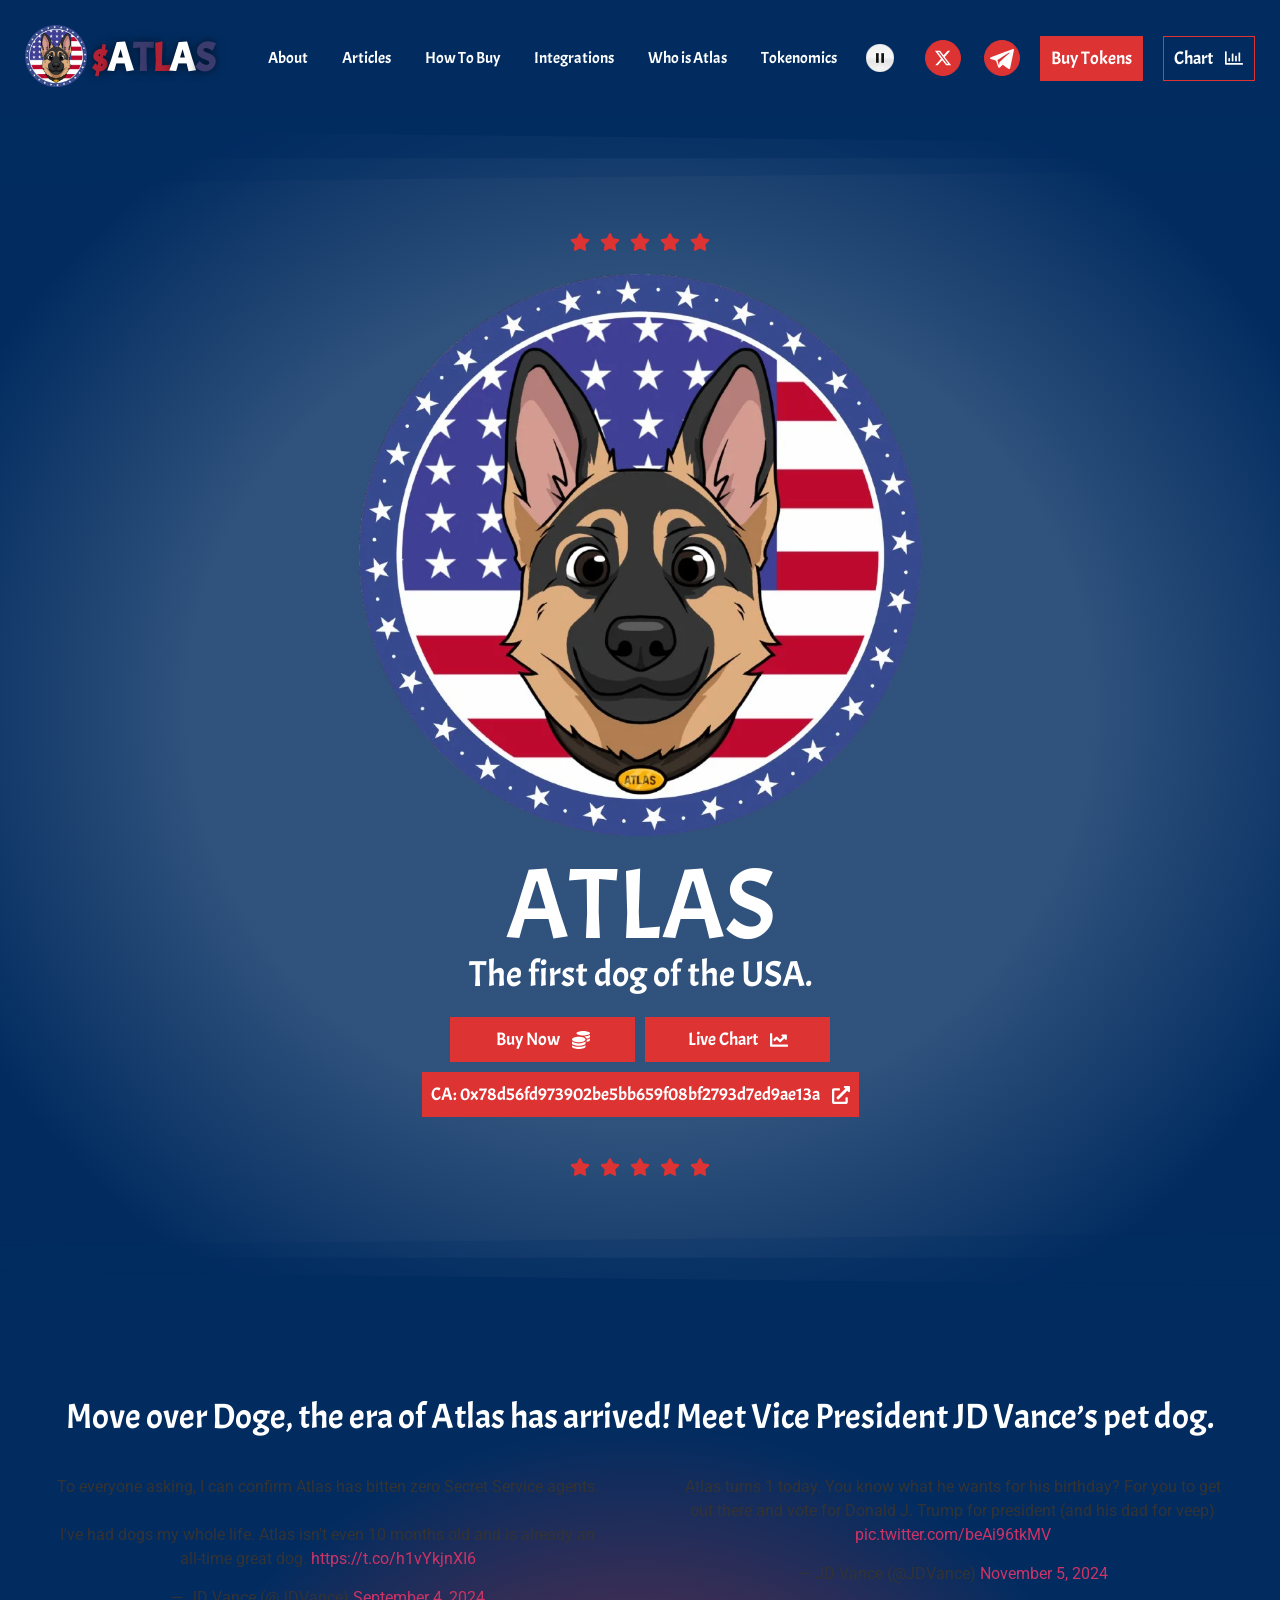
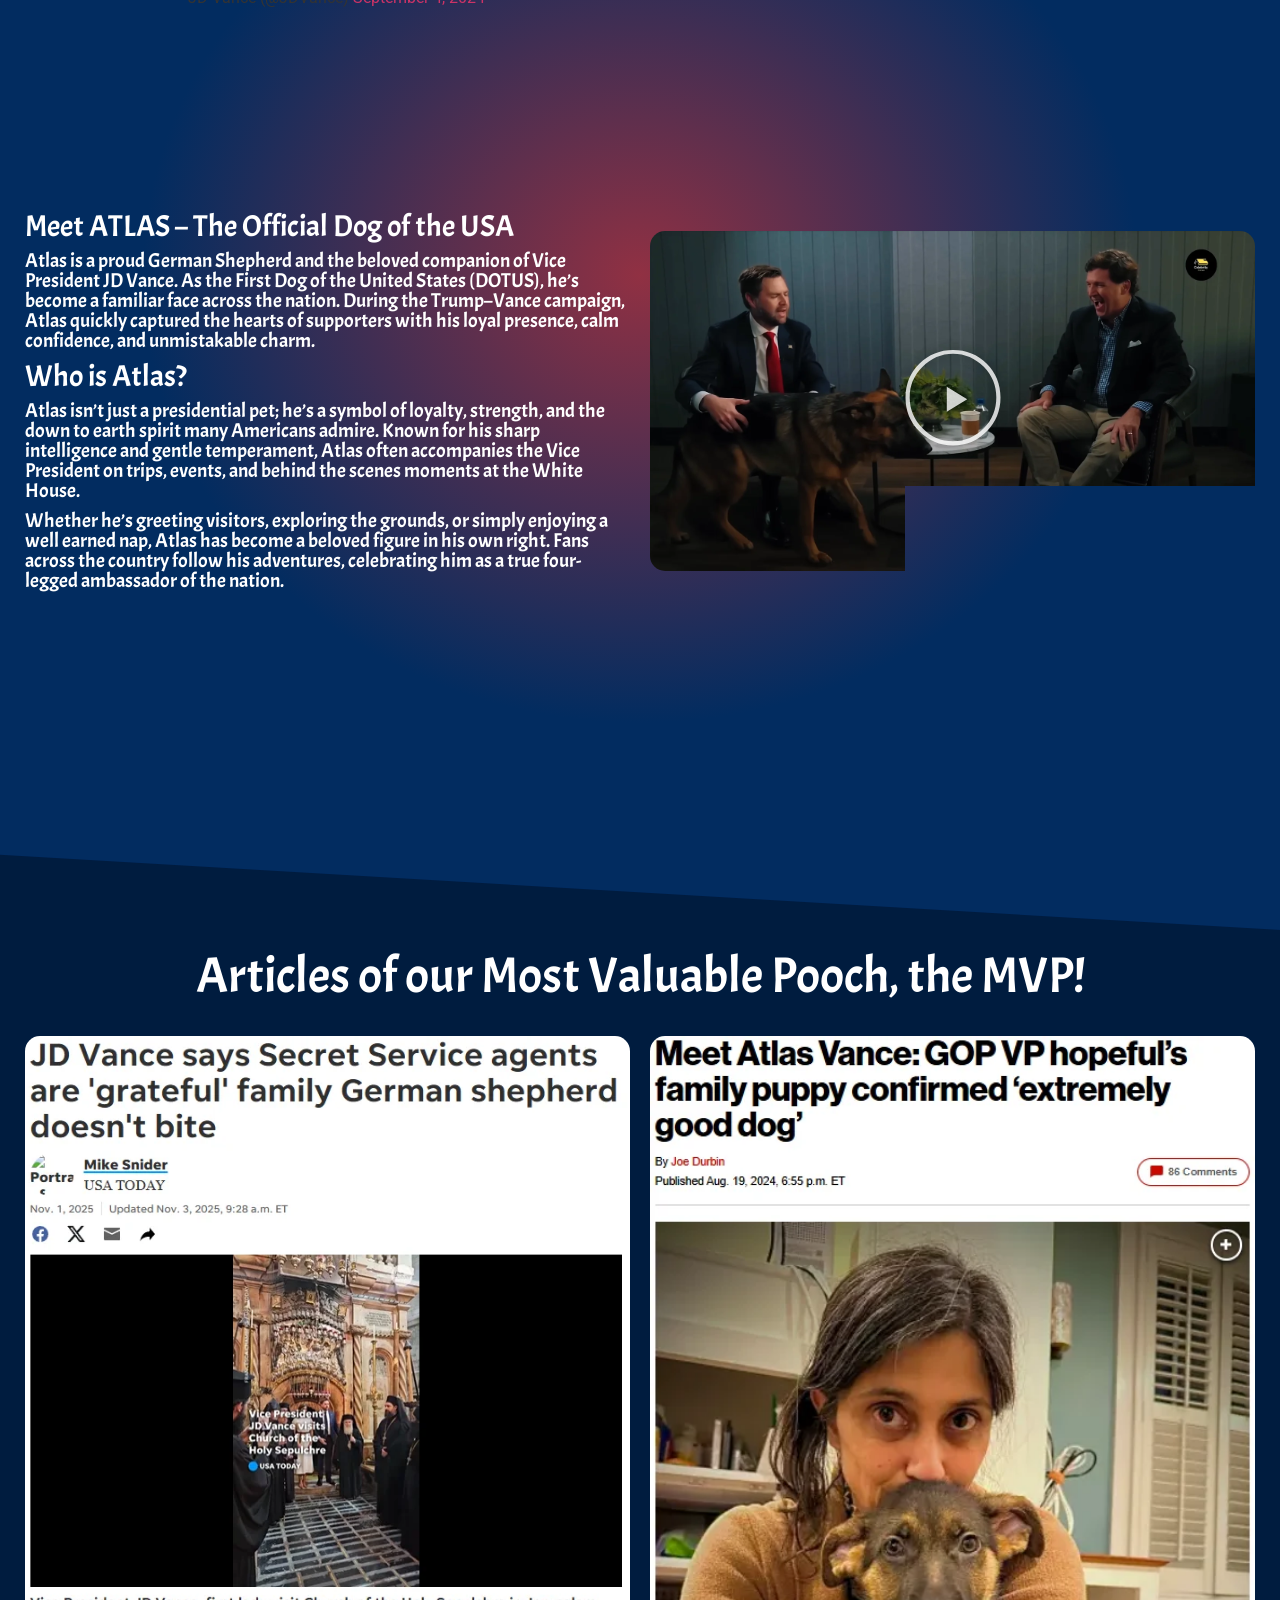
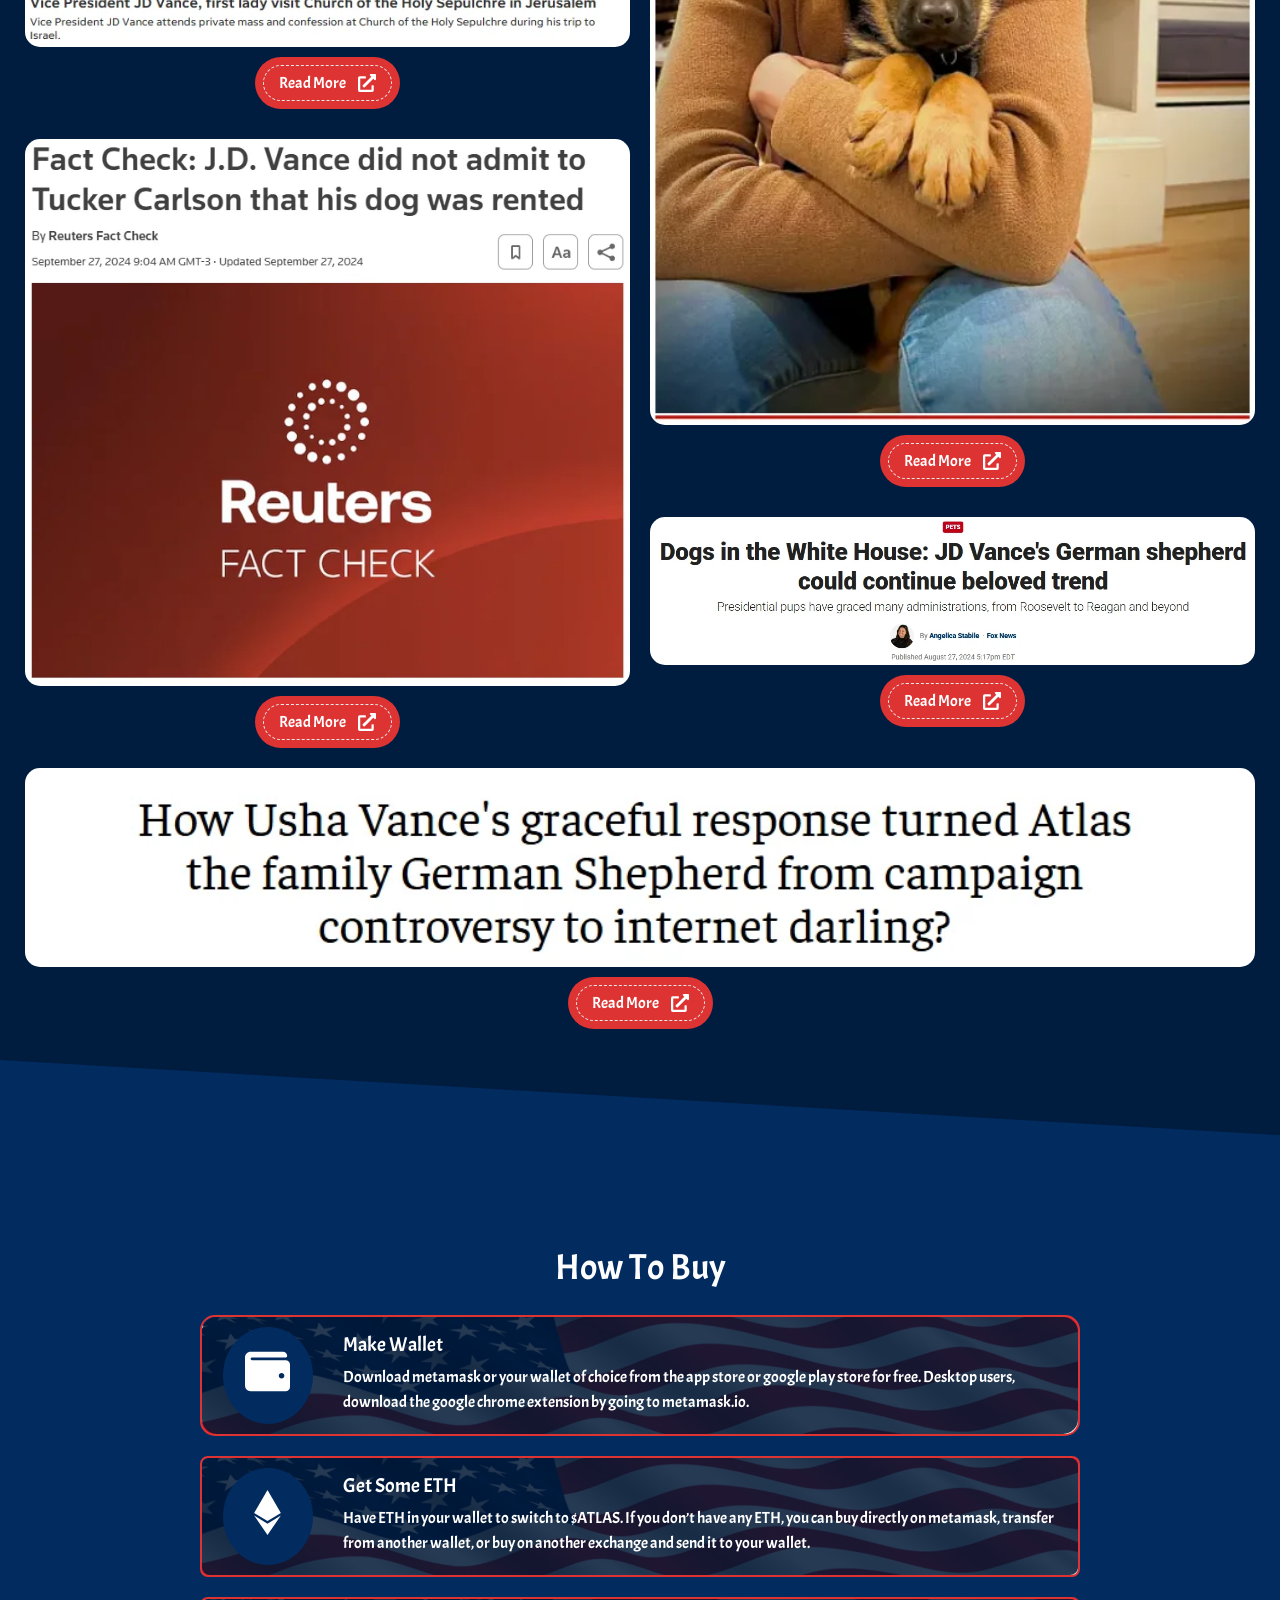
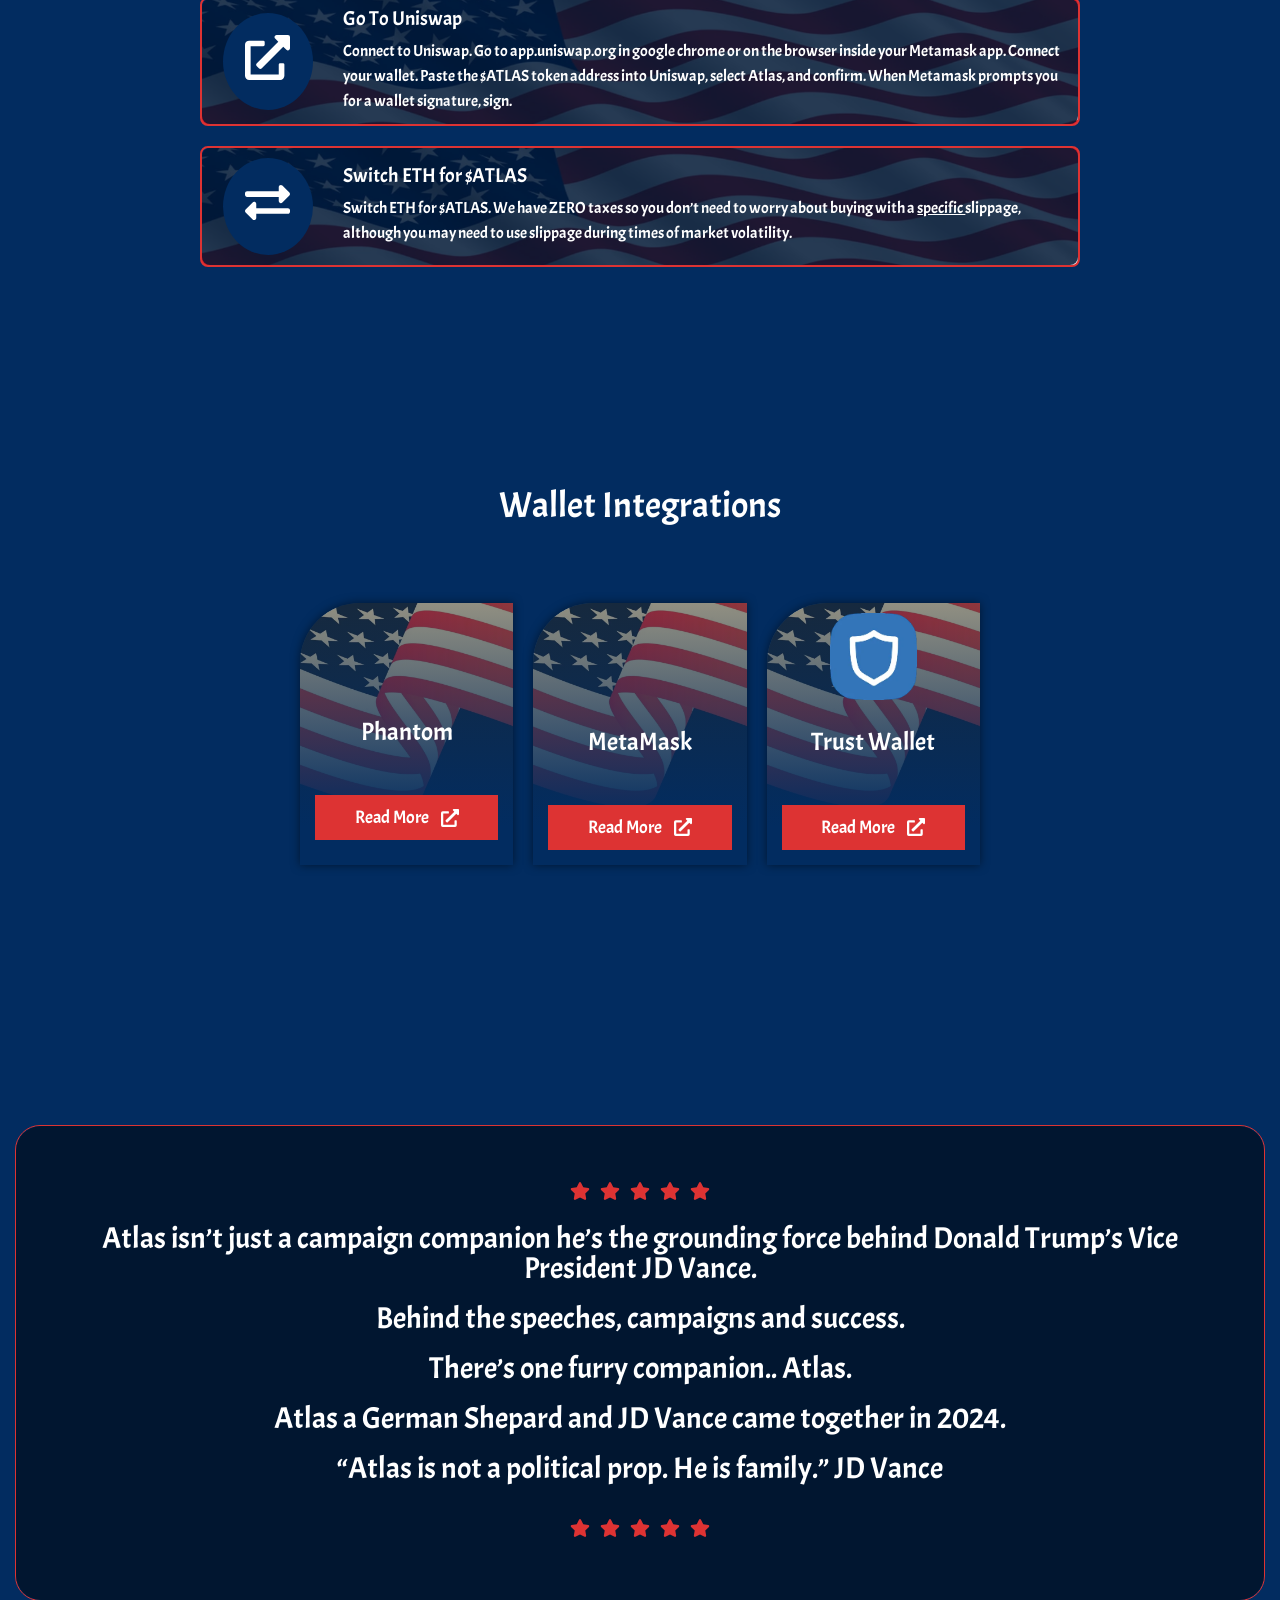
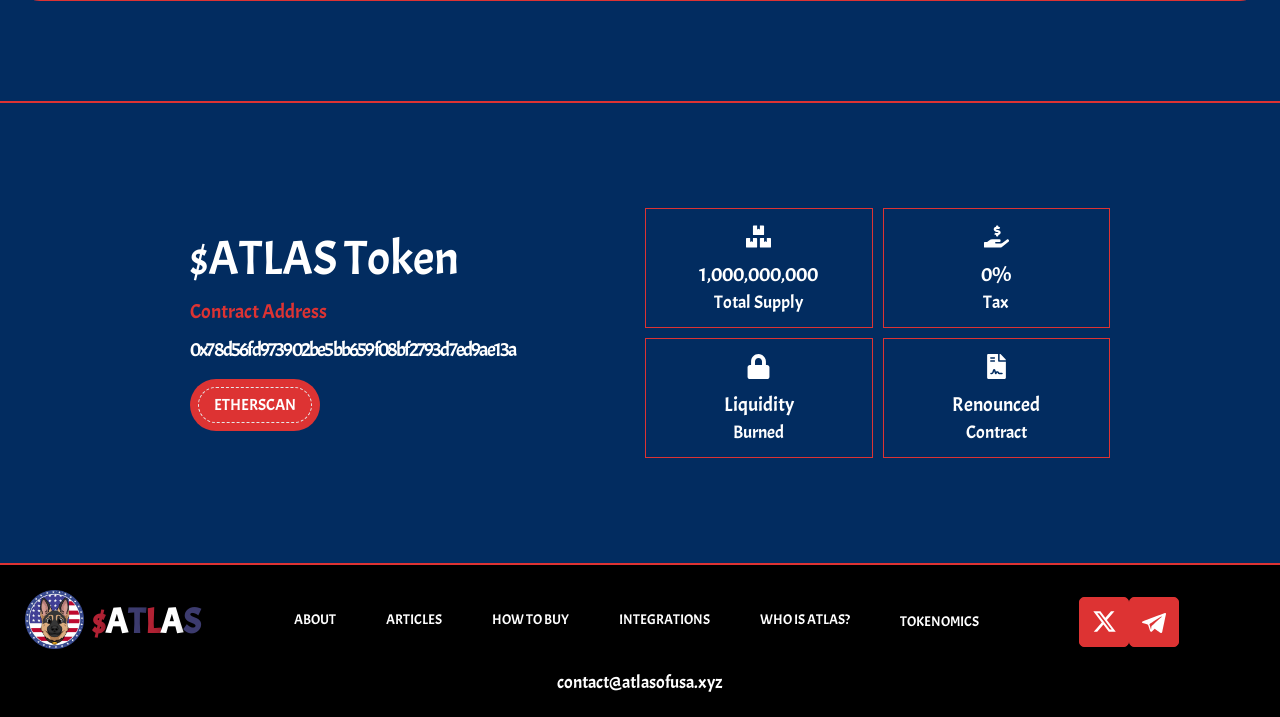
==== index.html @ 5a07e4c6 "first commit" ====
<!DOCTYPE html>
<html lang="en-US">
<head>
	<meta charset="UTF-8">
		<title>Atlas</title>
<meta name='robots' content='max-image-preview:large' />
<link rel="alternate" type="application/rss+xml" title="Atlas &raquo; Feed" href="/feed/" />
<link rel="alternate" type="application/rss+xml" title="Atlas &raquo; Comments Feed" href="/comments/feed/" />
<link rel="alternate" title="oEmbed (JSON)" type="application/json+oembed" href="/wp-json/oembed/1.0/embed?url=https%3A%2F%2Fatlasofusa.com%2F" />
<link rel="alternate" title="oEmbed (XML)" type="text/xml+oembed" href="/wp-json/oembed/1.0/embed?url=https%3A%2F%2Fatlasofusa.com%2F&#038;format=xml" />
<style id='wp-img-auto-sizes-contain-inline-css'>
img:is([sizes=auto i],[sizes^="auto," i]){contain-intrinsic-size:3000px 1500px}
/*# sourceURL=wp-img-auto-sizes-contain-inline-css */
</style>

<link rel='stylesheet' id='scap.flashblock-css' href='/wp-content/plugins/compact-wp-audio-player/css/flashblock.css?ver=6.9' media='all' />
<link rel='stylesheet' id='scap.player-css' href='/wp-content/plugins/compact-wp-audio-player/css/player.css?ver=6.9' media='all' />
<style id='cf-frontend-style-inline-css'>
@font-face {
	font-family: 'Acme';
	font-style: normal;
	font-weight: 400;
	src: url('/wp-content/uploads/2025/12/Acme-Regular.ttf') format('truetype');
}
/*# sourceURL=cf-frontend-style-inline-css */
</style>
<style id='wp-emoji-styles-inline-css'>

	img.wp-smiley, img.emoji {
		display: inline !important;
		border: none !important;
		box-shadow: none !important;
		height: 1em !important;
		width: 1em !important;
		margin: 0 0.07em !important;
		vertical-align: -0.1em !important;
		background: none !important;
		padding: 0 !important;
	}
/*# sourceURL=wp-emoji-styles-inline-css */
</style>
<style id='global-styles-inline-css'>
:root{--wp--preset--aspect-ratio--square: 1;--wp--preset--aspect-ratio--4-3: 4/3;--wp--preset--aspect-ratio--3-4: 3/4;--wp--preset--aspect-ratio--3-2: 3/2;--wp--preset--aspect-ratio--2-3: 2/3;--wp--preset--aspect-ratio--16-9: 16/9;--wp--preset--aspect-ratio--9-16: 9/16;--wp--preset--color--black: #000000;--wp--preset--color--cyan-bluish-gray: #abb8c3;--wp--preset--color--white: #ffffff;--wp--preset--color--pale-pink: #f78da7;--wp--preset--color--vivid-red: #cf2e2e;--wp--preset--color--luminous-vivid-orange: #ff6900;--wp--preset--color--luminous-vivid-amber: #fcb900;--wp--preset--color--light-green-cyan: #7bdcb5;--wp--preset--color--vivid-green-cyan: #00d084;--wp--preset--color--pale-cyan-blue: #8ed1fc;--wp--preset--color--vivid-cyan-blue: #0693e3;--wp--preset--color--vivid-purple: #9b51e0;--wp--preset--gradient--vivid-cyan-blue-to-vivid-purple: linear-gradient(135deg,rgb(6,147,227) 0%,rgb(155,81,224) 100%);--wp--preset--gradient--light-green-cyan-to-vivid-green-cyan: linear-gradient(135deg,rgb(122,220,180) 0%,rgb(0,208,130) 100%);--wp--preset--gradient--luminous-vivid-amber-to-luminous-vivid-orange: linear-gradient(135deg,rgb(252,185,0) 0%,rgb(255,105,0) 100%);--wp--preset--gradient--luminous-vivid-orange-to-vivid-red: linear-gradient(135deg,rgb(255,105,0) 0%,rgb(207,46,46) 100%);--wp--preset--gradient--very-light-gray-to-cyan-bluish-gray: linear-gradient(135deg,rgb(238,238,238) 0%,rgb(169,184,195) 100%);--wp--preset--gradient--cool-to-warm-spectrum: linear-gradient(135deg,rgb(74,234,220) 0%,rgb(151,120,209) 20%,rgb(207,42,186) 40%,rgb(238,44,130) 60%,rgb(251,105,98) 80%,rgb(254,248,76) 100%);--wp--preset--gradient--blush-light-purple: linear-gradient(135deg,rgb(255,206,236) 0%,rgb(152,150,240) 100%);--wp--preset--gradient--blush-bordeaux: linear-gradient(135deg,rgb(254,205,165) 0%,rgb(254,45,45) 50%,rgb(107,0,62) 100%);--wp--preset--gradient--luminous-dusk: linear-gradient(135deg,rgb(255,203,112) 0%,rgb(199,81,192) 50%,rgb(65,88,208) 100%);--wp--preset--gradient--pale-ocean: linear-gradient(135deg,rgb(255,245,203) 0%,rgb(182,227,212) 50%,rgb(51,167,181) 100%);--wp--preset--gradient--electric-grass: linear-gradient(135deg,rgb(202,248,128) 0%,rgb(113,206,126) 100%);--wp--preset--gradient--midnight: linear-gradient(135deg,rgb(2,3,129) 0%,rgb(40,116,252) 100%);--wp--preset--font-size--small: 13px;--wp--preset--font-size--medium: 20px;--wp--preset--font-size--large: 36px;--wp--preset--font-size--x-large: 42px;--wp--preset--spacing--20: 0.44rem;--wp--preset--spacing--30: 0.67rem;--wp--preset--spacing--40: 1rem;--wp--preset--spacing--50: 1.5rem;--wp--preset--spacing--60: 2.25rem;--wp--preset--spacing--70: 3.38rem;--wp--preset--spacing--80: 5.06rem;--wp--preset--shadow--natural: 6px 6px 9px rgba(0, 0, 0, 0.2);--wp--preset--shadow--deep: 12px 12px 50px rgba(0, 0, 0, 0.4);--wp--preset--shadow--sharp: 6px 6px 0px rgba(0, 0, 0, 0.2);--wp--preset--shadow--outlined: 6px 6px 0px -3px rgb(255, 255, 255), 6px 6px rgb(0, 0, 0);--wp--preset--shadow--crisp: 6px 6px 0px rgb(0, 0, 0);}:root { --wp--style--global--content-size: 800px;--wp--style--global--wide-size: 1200px; }:where(body) { margin: 0; }.wp-site-blocks > .alignleft { float: left; margin-right: 2em; }.wp-site-blocks > .alignright { float: right; margin-left: 2em; }.wp-site-blocks > .aligncenter { justify-content: center; margin-left: auto; margin-right: auto; }:where(.wp-site-blocks) > * { margin-block-start: 24px; margin-block-end: 0; }:where(.wp-site-blocks) > :first-child { margin-block-start: 0; }:where(.wp-site-blocks) > :last-child { margin-block-end: 0; }:root { --wp--style--block-gap: 24px; }:root :where(.is-layout-flow) > :first-child{margin-block-start: 0;}:root :where(.is-layout-flow) > :last-child{margin-block-end: 0;}:root :where(.is-layout-flow) > *{margin-block-start: 24px;margin-block-end: 0;}:root :where(.is-layout-constrained) > :first-child{margin-block-start: 0;}:root :where(.is-layout-constrained) > :last-child{margin-block-end: 0;}:root :where(.is-layout-constrained) > *{margin-block-start: 24px;margin-block-end: 0;}:root :where(.is-layout-flex){gap: 24px;}:root :where(.is-layout-grid){gap: 24px;}.is-layout-flow > .alignleft{float: left;margin-inline-start: 0;margin-inline-end: 2em;}.is-layout-flow > .alignright{float: right;margin-inline-start: 2em;margin-inline-end: 0;}.is-layout-flow > .aligncenter{margin-left: auto !important;margin-right: auto !important;}.is-layout-constrained > .alignleft{float: left;margin-inline-start: 0;margin-inline-end: 2em;}.is-layout-constrained > .alignright{float: right;margin-inline-start: 2em;margin-inline-end: 0;}.is-layout-constrained > .aligncenter{margin-left: auto !important;margin-right: auto !important;}.is-layout-constrained > :where(:not(.alignleft):not(.alignright):not(.alignfull)){max-width: var(--wp--style--global--content-size);margin-left: auto !important;margin-right: auto !important;}.is-layout-constrained > .alignwide{max-width: var(--wp--style--global--wide-size);}body .is-layout-flex{display: flex;}.is-layout-flex{flex-wrap: wrap;align-items: center;}.is-layout-flex > :is(*, div){margin: 0;}body .is-layout-grid{display: grid;}.is-layout-grid > :is(*, div){margin: 0;}body{padding-top: 0px;padding-right: 0px;padding-bottom: 0px;padding-left: 0px;}a:where(:not(.wp-element-button)){text-decoration: underline;}:root :where(.wp-element-button, .wp-block-button__link){background-color: #32373c;border-width: 0;color: #fff;font-family: inherit;font-size: inherit;font-style: inherit;font-weight: inherit;letter-spacing: inherit;line-height: inherit;padding-top: calc(0.667em + 2px);padding-right: calc(1.333em + 2px);padding-bottom: calc(0.667em + 2px);padding-left: calc(1.333em + 2px);text-decoration: none;text-transform: inherit;}.has-black-color{color: var(--wp--preset--color--black) !important;}.has-cyan-bluish-gray-color{color: var(--wp--preset--color--cyan-bluish-gray) !important;}.has-white-color{color: var(--wp--preset--color--white) !important;}.has-pale-pink-color{color: var(--wp--preset--color--pale-pink) !important;}.has-vivid-red-color{color: var(--wp--preset--color--vivid-red) !important;}.has-luminous-vivid-orange-color{color: var(--wp--preset--color--luminous-vivid-orange) !important;}.has-luminous-vivid-amber-color{color: var(--wp--preset--color--luminous-vivid-amber) !important;}.has-light-green-cyan-color{color: var(--wp--preset--color--light-green-cyan) !important;}.has-vivid-green-cyan-color{color: var(--wp--preset--color--vivid-green-cyan) !important;}.has-pale-cyan-blue-color{color: var(--wp--preset--color--pale-cyan-blue) !important;}.has-vivid-cyan-blue-color{color: var(--wp--preset--color--vivid-cyan-blue) !important;}.has-vivid-purple-color{color: var(--wp--preset--color--vivid-purple) !important;}.has-black-background-color{background-color: var(--wp--preset--color--black) !important;}.has-cyan-bluish-gray-background-color{background-color: var(--wp--preset--color--cyan-bluish-gray) !important;}.has-white-background-color{background-color: var(--wp--preset--color--white) !important;}.has-pale-pink-background-color{background-color: var(--wp--preset--color--pale-pink) !important;}.has-vivid-red-background-color{background-color: var(--wp--preset--color--vivid-red) !important;}.has-luminous-vivid-orange-background-color{background-color: var(--wp--preset--color--luminous-vivid-orange) !important;}.has-luminous-vivid-amber-background-color{background-color: var(--wp--preset--color--luminous-vivid-amber) !important;}.has-light-green-cyan-background-color{background-color: var(--wp--preset--color--light-green-cyan) !important;}.has-vivid-green-cyan-background-color{background-color: var(--wp--preset--color--vivid-green-cyan) !important;}.has-pale-cyan-blue-background-color{background-color: var(--wp--preset--color--pale-cyan-blue) !important;}.has-vivid-cyan-blue-background-color{background-color: var(--wp--preset--color--vivid-cyan-blue) !important;}.has-vivid-purple-background-color{background-color: var(--wp--preset--color--vivid-purple) !important;}.has-black-border-color{border-color: var(--wp--preset--color--black) !important;}.has-cyan-bluish-gray-border-color{border-color: var(--wp--preset--color--cyan-bluish-gray) !important;}.has-white-border-color{border-color: var(--wp--preset--color--white) !important;}.has-pale-pink-border-color{border-color: var(--wp--preset--color--pale-pink) !important;}.has-vivid-red-border-color{border-color: var(--wp--preset--color--vivid-red) !important;}.has-luminous-vivid-orange-border-color{border-color: var(--wp--preset--color--luminous-vivid-orange) !important;}.has-luminous-vivid-amber-border-color{border-color: var(--wp--preset--color--luminous-vivid-amber) !important;}.has-light-green-cyan-border-color{border-color: var(--wp--preset--color--light-green-cyan) !important;}.has-vivid-green-cyan-border-color{border-color: var(--wp--preset--color--vivid-green-cyan) !important;}.has-pale-cyan-blue-border-color{border-color: var(--wp--preset--color--pale-cyan-blue) !important;}.has-vivid-cyan-blue-border-color{border-color: var(--wp--preset--color--vivid-cyan-blue) !important;}.has-vivid-purple-border-color{border-color: var(--wp--preset--color--vivid-purple) !important;}.has-vivid-cyan-blue-to-vivid-purple-gradient-background{background: var(--wp--preset--gradient--vivid-cyan-blue-to-vivid-purple) !important;}.has-light-green-cyan-to-vivid-green-cyan-gradient-background{background: var(--wp--preset--gradient--light-green-cyan-to-vivid-green-cyan) !important;}.has-luminous-vivid-amber-to-luminous-vivid-orange-gradient-background{background: var(--wp--preset--gradient--luminous-vivid-amber-to-luminous-vivid-orange) !important;}.has-luminous-vivid-orange-to-vivid-red-gradient-background{background: var(--wp--preset--gradient--luminous-vivid-orange-to-vivid-red) !important;}.has-very-light-gray-to-cyan-bluish-gray-gradient-background{background: var(--wp--preset--gradient--very-light-gray-to-cyan-bluish-gray) !important;}.has-cool-to-warm-spectrum-gradient-background{background: var(--wp--preset--gradient--cool-to-warm-spectrum) !important;}.has-blush-light-purple-gradient-background{background: var(--wp--preset--gradient--blush-light-purple) !important;}.has-blush-bordeaux-gradient-background{background: var(--wp--preset--gradient--blush-bordeaux) !important;}.has-luminous-dusk-gradient-background{background: var(--wp--preset--gradient--luminous-dusk) !important;}.has-pale-ocean-gradient-background{background: var(--wp--preset--gradient--pale-ocean) !important;}.has-electric-grass-gradient-background{background: var(--wp--preset--gradient--electric-grass) !important;}.has-midnight-gradient-background{background: var(--wp--preset--gradient--midnight) !important;}.has-small-font-size{font-size: var(--wp--preset--font-size--small) !important;}.has-medium-font-size{font-size: var(--wp--preset--font-size--medium) !important;}.has-large-font-size{font-size: var(--wp--preset--font-size--large) !important;}.has-x-large-font-size{font-size: var(--wp--preset--font-size--x-large) !important;}
:root :where(.wp-block-pullquote){font-size: 1.5em;line-height: 1.6;}
/*# sourceURL=global-styles-inline-css */
</style>
<link rel='stylesheet' id='hostinger-reach-subscription-block-css' href='/wp-content/plugins/hostinger-reach/frontend/dist/blocks/subscription.css?ver=1766559876' media='all' />
<link rel='stylesheet' id='hello-elementor-css' href='/wp-content/themes/hello-elementor/assets/css/reset.css?ver=3.4.5' media='all' />
<link rel='stylesheet' id='hello-elementor-theme-style-css' href='/wp-content/themes/hello-elementor/assets/css/theme.css?ver=3.4.5' media='all' />
<link rel='stylesheet' id='hello-elementor-header-footer-css' href='/wp-content/themes/hello-elementor/assets/css/header-footer.css?ver=3.4.5' media='all' />
<link rel='stylesheet' id='elementor-frontend-css' href='/wp-content/plugins/elementor/assets/css/frontend.min.css?ver=3.34.0' media='all' />
<link rel='stylesheet' id='elementor-post-5-css' href='/wp-content/uploads/elementor/css/post-5.css?ver=1766560036' media='all' />
<link rel='stylesheet' id='widget-image-css' href='/wp-content/plugins/elementor/assets/css/widget-image.min.css?ver=3.34.0' media='all' />
<link rel='stylesheet' id='widget-heading-css' href='/wp-content/plugins/elementor/assets/css/widget-heading.min.css?ver=3.34.0' media='all' />
<link rel='stylesheet' id='e-animation-grow-css' href='/wp-content/plugins/elementor/assets/lib/animations/styles/e-animation-grow.min.css?ver=3.34.0' media='all' />
<link rel='stylesheet' id='widget-social-icons-css' href='/wp-content/plugins/elementor/assets/css/widget-social-icons.min.css?ver=3.34.0' media='all' />
<link rel='stylesheet' id='e-apple-webkit-css' href='/wp-content/plugins/elementor/assets/css/conditionals/apple-webkit.min.css?ver=3.34.0' media='all' />
<link rel='stylesheet' id='e-animation-fadeInDown-css' href='/wp-content/plugins/elementor/assets/lib/animations/styles/fadeInDown.min.css?ver=3.34.0' media='all' />
<link rel='stylesheet' id='e-animation-fadeInUp-css' href='/wp-content/plugins/elementor/assets/lib/animations/styles/fadeInUp.min.css?ver=3.34.0' media='all' />
<link rel='stylesheet' id='e-shapes-css' href='/wp-content/plugins/elementor/assets/css/conditionals/shapes.min.css?ver=3.34.0' media='all' />
<link rel='stylesheet' id='e-animation-fadeInLeft-css' href='/wp-content/plugins/elementor/assets/lib/animations/styles/fadeInLeft.min.css?ver=3.34.0' media='all' />
<link rel='stylesheet' id='e-animation-fadeInRight-css' href='/wp-content/plugins/elementor/assets/lib/animations/styles/fadeInRight.min.css?ver=3.34.0' media='all' />
<link rel='stylesheet' id='widget-video-css' href='/wp-content/plugins/elementor/assets/css/widget-video.min.css?ver=3.34.0' media='all' />
<link rel='stylesheet' id='e-animation-fadeIn-css' href='/wp-content/plugins/elementor/assets/lib/animations/styles/fadeIn.min.css?ver=3.34.0' media='all' />
<link rel='stylesheet' id='elementor-post-13-css' href='/wp-content/uploads/elementor/css/post-13.css?ver=1766604453' media='all' />
<link rel='stylesheet' id='wpr-link-animations-css-css' href='/wp-content/plugins/royal-elementor-addons/assets/css/lib/animations/wpr-link-animations.min.css?ver=1.7.1041' media='all' />
<link rel='stylesheet' id='wpr-button-animations-css-css' href='/wp-content/plugins/royal-elementor-addons/assets/css/lib/animations/button-animations.min.css?ver=1.7.1041' media='all' />
<link rel='stylesheet' id='wpr-text-animations-css-css' href='/wp-content/plugins/royal-elementor-addons/assets/css/lib/animations/text-animations.min.css?ver=1.7.1041' media='all' />
<link rel='stylesheet' id='wpr-addons-css-css' href='/wp-content/plugins/royal-elementor-addons/assets/css/frontend.min.css?ver=1.7.1041' media='all' />
<link rel='stylesheet' id='font-awesome-5-all-css' href='/wp-content/plugins/elementor/assets/lib/font-awesome/css/all.min.css?ver=1.7.1041' media='all' />
<link rel='stylesheet' id='elementor-gf-roboto-css' href='https://fonts.googleapis.com/css?family=Roboto:100,100italic,200,200italic,300,300italic,400,400italic,500,500italic,600,600italic,700,700italic,800,800italic,900,900italic&#038;display=swap' media='all' />
<link rel='stylesheet' id='elementor-gf-robotoslab-css' href='https://fonts.googleapis.com/css?family=Roboto+Slab:100,100italic,200,200italic,300,300italic,400,400italic,500,500italic,600,600italic,700,700italic,800,800italic,900,900italic&#038;display=swap' media='all' />
<script src="/wp-content/plugins/compact-wp-audio-player/js/soundmanager2-nodebug-jsmin.js?ver=6.9" id="scap.soundmanager2-js"></script>
<script data-cfasync="false" src="/wp-includes/js/jquery/jquery.min.js?ver=3.7.1" id="jquery-core-js"></script>
<script data-cfasync="false" src="/wp-includes/js/jquery/jquery-migrate.min.js?ver=3.4.1" id="jquery-migrate-js"></script>
<link rel="https://api.w.org/" href="/wp-json/" /><link rel="alternate" title="JSON" type="application/json" href="/wp-json/wp/v2/pages/13" /><link rel="EditURI" type="application/rsd+xml" title="RSD" href="/xmlrpc.php?rsd" />
<meta name="generator" content="WordPress 6.9" />
<link rel="canonical" href="/" />
<link rel='shortlink' href='/' />
<meta name="generator" content="Elementor 3.34.0; features: e_font_icon_svg, additional_custom_breakpoints; settings: css_print_method-external, google_font-enabled, font_display-swap">
			<style>
				.e-con.e-parent:nth-of-type(n+4):not(.e-lazyloaded):not(.e-no-lazyload),
				.e-con.e-parent:nth-of-type(n+4):not(.e-lazyloaded):not(.e-no-lazyload) * {
					background-image: none !important;
				}
				@media screen and (max-height: 1024px) {
					.e-con.e-parent:nth-of-type(n+3):not(.e-lazyloaded):not(.e-no-lazyload),
					.e-con.e-parent:nth-of-type(n+3):not(.e-lazyloaded):not(.e-no-lazyload) * {
						background-image: none !important;
					}
				}
				@media screen and (max-height: 640px) {
					.e-con.e-parent:nth-of-type(n+2):not(.e-lazyloaded):not(.e-no-lazyload),
					.e-con.e-parent:nth-of-type(n+2):not(.e-lazyloaded):not(.e-no-lazyload) * {
						background-image: none !important;
					}
				}
			</style>
			<link rel="icon" href="/wp-content/uploads/2025/12/cropped-5936244445391031256-modified-32x32.png" sizes="32x32" />
<link rel="icon" href="/wp-content/uploads/2025/12/cropped-5936244445391031256-modified-192x192.png" sizes="192x192" />
<link rel="apple-touch-icon" href="/wp-content/uploads/2025/12/cropped-5936244445391031256-modified-180x180.png" />
<meta name="msapplication-TileImage" content="/wp-content/uploads/2025/12/cropped-5936244445391031256-modified-270x270.png" />
<style id="wpr_lightbox_styles">
				.lg-backdrop {
					background-color: rgba(0,0,0,0.6) !important;
				}
				.lg-toolbar,
				.lg-dropdown {
					background-color: rgba(0,0,0,0.8) !important;
				}
				.lg-dropdown:after {
					border-bottom-color: rgba(0,0,0,0.8) !important;
				}
				.lg-sub-html {
					background-color: rgba(0,0,0,0.8) !important;
				}
				.lg-thumb-outer,
				.lg-progress-bar {
					background-color: #444444 !important;
				}
				.lg-progress {
					background-color: #a90707 !important;
				}
				.lg-icon {
					color: #efefef !important;
					font-size: 20px !important;
				}
				.lg-icon.lg-toogle-thumb {
					font-size: 24px !important;
				}
				.lg-icon:hover,
				.lg-dropdown-text:hover {
					color: #ffffff !important;
				}
				.lg-sub-html,
				.lg-dropdown-text {
					color: #efefef !important;
					font-size: 14px !important;
				}
				#lg-counter {
					color: #efefef !important;
					font-size: 14px !important;
				}
				.lg-prev,
				.lg-next {
					font-size: 35px !important;
				}

				/* Defaults */
				.lg-icon {
				background-color: transparent !important;
				}

				#lg-counter {
				opacity: 0.9;
				}

				.lg-thumb-outer {
				padding: 0 10px;
				}

				.lg-thumb-item {
				border-radius: 0 !important;
				border: none !important;
				opacity: 0.5;
				}

				.lg-thumb-item.active {
					opacity: 1;
				}
	         </style>	<meta name="viewport" content="width=device-width, initial-scale=1.0, viewport-fit=cover" /></head>
<body class="home wp-singular page-template page-template-elementor_canvas page page-id-13 wp-embed-responsive wp-theme-hello-elementor hello-elementor-default elementor-default elementor-template-canvas elementor-kit-5 elementor-page elementor-page-13">
			<div data-elementor-type="wp-page" data-elementor-id="13" class="elementor elementor-13">
						<section class="elementor-section elementor-top-section elementor-element elementor-element-689fe4cb elementor-section-boxed elementor-section-height-default elementor-section-height-default wpr-particle-no wpr-jarallax-no wpr-parallax-no wpr-sticky-section-no" data-id="689fe4cb" data-element_type="section" data-settings="{&quot;background_background&quot;:&quot;classic&quot;}">
						<div class="elementor-container elementor-column-gap-default">
					<div class="elementor-column elementor-col-100 elementor-top-column elementor-element elementor-element-8a6df6d animated-fast elementor-invisible" data-id="8a6df6d" data-element_type="column" data-settings="{&quot;animation&quot;:&quot;fadeInDown&quot;}">
			<div class="elementor-widget-wrap elementor-element-populated">
						<section class="elementor-section elementor-inner-section elementor-element elementor-element-3a64e1dc elementor-section-full_width elementor-section-height-default elementor-section-height-default wpr-particle-no wpr-jarallax-no wpr-parallax-no wpr-sticky-section-no" data-id="3a64e1dc" data-element_type="section">
						<div class="elementor-container elementor-column-gap-default">
					<div class="elementor-column elementor-col-20 elementor-inner-column elementor-element elementor-element-26371225" data-id="26371225" data-element_type="column">
			<div class="elementor-widget-wrap elementor-element-populated">
						<div class="elementor-element elementor-element-7846df84 elementor-widget__width-initial elementor-widget elementor-widget-image" data-id="7846df84" data-element_type="widget" data-widget_type="image.default">
															<img fetchpriority="high" decoding="async" width="800" height="800" src="/wp-content/uploads/2025/12/5936244445391031256-modified.png" class="attachment-large size-large wp-image-154" alt="" srcset="/wp-content/uploads/2025/12/5936244445391031256-modified.png 800w, /wp-content/uploads/2025/12/5936244445391031256-modified-300x300.png 300w, /wp-content/uploads/2025/12/5936244445391031256-modified-150x150.png 150w, /wp-content/uploads/2025/12/5936244445391031256-modified-768x768.png 768w" sizes="(max-width: 800px) 100vw, 800px" />															</div>
				<div class="elementor-element elementor-element-58bd119a elementor-widget__width-initial elementor-widget elementor-widget-heading" data-id="58bd119a" data-element_type="widget" data-widget_type="heading.default">
					<h2 class="elementor-heading-title elementor-size-default"><span style="color:#B22234">$</span><span style="color:#FFFFFF">A</span><span style="color:#3C3B6E">T</span><span style="color:#B22234">L</span><span style="color:#FFFFFF">A</span><span style="color:#3C3B6E">S</span>
</h2>				</div>
					</div>
		</div>
				<div class="elementor-column elementor-col-20 elementor-inner-column elementor-element elementor-element-24eb304b" data-id="24eb304b" data-element_type="column">
			<div class="elementor-widget-wrap elementor-element-populated">
						<div class="elementor-element elementor-element-65e512c0 wpr-main-menu-align-right wpr-main-menu-align--mobileright wpr-pointer-none wpr-main-menu-align--tabletleft wpr-sub-icon-caret-down wpr-sub-menu-fx-fade wpr-nav-menu-bp-mobile wpr-mobile-menu-full-width wpr-mobile-menu-item-align-center wpr-mobile-toggle-v1 wpr-sub-divider-yes elementor-widget elementor-widget-wpr-nav-menu" data-id="65e512c0" data-element_type="widget" data-settings="{&quot;menu_layout&quot;:&quot;horizontal&quot;}" data-widget_type="wpr-nav-menu.default">
					<nav class="wpr-nav-menu-container wpr-nav-menu-horizontal" data-trigger="hover"><ul id="menu-1-65e512c0" class="wpr-nav-menu"><li class="menu-item menu-item-type-custom menu-item-object-custom menu-item-133"><a href="#about" class="wpr-menu-item wpr-pointer-item">About</a></li>
<li class="menu-item menu-item-type-custom menu-item-object-custom menu-item-134"><a href="#articles" class="wpr-menu-item wpr-pointer-item">Articles</a></li>
<li class="menu-item menu-item-type-custom menu-item-object-custom menu-item-138"><a href="#howtobuy" class="wpr-menu-item wpr-pointer-item">How To Buy</a></li>
<li class="menu-item menu-item-type-custom menu-item-object-custom menu-item-139"><a href="#integrations" class="wpr-menu-item wpr-pointer-item">Integrations</a></li>
<li class="menu-item menu-item-type-custom menu-item-object-custom menu-item-141"><a href="#whois" class="wpr-menu-item wpr-pointer-item">Who is Atlas</a></li>
<li class="menu-item menu-item-type-custom menu-item-object-custom menu-item-140"><a href="#tokenomics" class="wpr-menu-item wpr-pointer-item">Tokenomics</a></li>
</ul></nav><nav class="wpr-mobile-nav-menu-container"><div class="wpr-mobile-toggle-wrap"><div class="wpr-mobile-toggle"><span class="wpr-mobile-toggle-line"></span><span class="wpr-mobile-toggle-line"></span><span class="wpr-mobile-toggle-line"></span></div></div><ul id="mobile-menu-2-65e512c0" class="wpr-mobile-nav-menu"><li class="menu-item menu-item-type-custom menu-item-object-custom menu-item-133"><a href="#about" class="wpr-mobile-menu-item">About</a></li>
<li class="menu-item menu-item-type-custom menu-item-object-custom menu-item-134"><a href="#articles" class="wpr-mobile-menu-item">Articles</a></li>
<li class="menu-item menu-item-type-custom menu-item-object-custom menu-item-138"><a href="#howtobuy" class="wpr-mobile-menu-item">How To Buy</a></li>
<li class="menu-item menu-item-type-custom menu-item-object-custom menu-item-139"><a href="#integrations" class="wpr-mobile-menu-item">Integrations</a></li>
<li class="menu-item menu-item-type-custom menu-item-object-custom menu-item-141"><a href="#whois" class="wpr-mobile-menu-item">Who is Atlas</a></li>
<li class="menu-item menu-item-type-custom menu-item-object-custom menu-item-140"><a href="#tokenomics" class="wpr-mobile-menu-item">Tokenomics</a></li>
</ul></nav>				</div>
					</div>
		</div>
				<div class="elementor-column elementor-col-20 elementor-inner-column elementor-element elementor-element-40a33710" data-id="40a33710" data-element_type="column">
			<div class="elementor-widget-wrap elementor-element-populated">
						<div class="elementor-element elementor-element-2abf2e46 elementor-widget__width-auto elementor-widget elementor-widget-shortcode" data-id="2abf2e46" data-element_type="widget" data-widget_type="shortcode.default">
							<div class="elementor-shortcode"><div class="compact_audio_player_wrapper"><div class="sc_player_container1"><input type="button" id="btnplay_694c3ea56e33b4.95250797" class="myButton_play" onClick="play_mp3('play','694c3ea56e33b4.95250797','https://test.monkebusiness.io/wp-content/uploads/2025/12/USA-National-AnthemGabe-the-Dog-GB-DOG-youtube.mp3','80','true');show_hide('play','694c3ea56e33b4.95250797');" /><input type="button"  id="btnstop_694c3ea56e33b4.95250797" style="display:none" class="myButton_stop" onClick="play_mp3('stop','694c3ea56e33b4.95250797','','80','true');show_hide('stop','694c3ea56e33b4.95250797');" /><div id="sm2-container"><!-- flash movie ends up here --></div></div></div>        <script type="text/javascript" charset="utf-8">
        soundManager.setup({
            url: "/wp-content/plugins/compact-wp-audio-player/swf/soundmanager2.swf",
            onready: function() {
                var mySound = soundManager.createSound({
                    id: "btnplay_694c3ea56e33b4.95250797",
                    volume: "80",
                    url: "https://test.monkebusiness.io/wp-content/uploads/2025/12/USA-National-AnthemGabe-the-Dog-GB-DOG-youtube.mp3"
                });
                var auto_loop = "true";
                mySound.play({
                    onfinish: function() {
                        if (auto_loop == "true") {
                            loopSound("btnplay_694c3ea56e33b4.95250797");
                        } else {
                            document.getElementById("btnplay_694c3ea56e33b4.95250797").style.display = "inline";
                            document.getElementById("btnstop_694c3ea56e33b4.95250797").style.display = "none";
                        }
                    }
                });
                document.getElementById("btnplay_694c3ea56e33b4.95250797").style.display = "none";
                document.getElementById("btnstop_694c3ea56e33b4.95250797").style.display = "inline";
            },
            ontimeout: function() {
                // SM2 could not start. Missing SWF? Flash blocked? Show an error.
                alert("Error! Audio player failed to load.");
            }
        });
        </script>
        
</div>
						</div>
				<div class="elementor-element elementor-element-3c3357e2 e-grid-align-right elementor-widget__width-auto elementor-shape-rounded elementor-grid-0 elementor-widget elementor-widget-social-icons" data-id="3c3357e2" data-element_type="widget" data-widget_type="social-icons.default">
							<div class="elementor-social-icons-wrapper elementor-grid">
							<span class="elementor-grid-item">
					<a class="elementor-icon elementor-social-icon elementor-social-icon-x-twitter elementor-animation-grow elementor-repeater-item-a779e4c" href="https://x.com/AtlasCoinErc20" target="_blank">
						<span class="elementor-screen-only">X-twitter</span>
						<svg aria-hidden="true" class="e-font-icon-svg e-fab-x-twitter" viewBox="0 0 512 512" xmlns="http://www.w3.org/2000/svg"><path d="M389.2 48h70.6L305.6 224.2 487 464H345L233.7 318.6 106.5 464H35.8L200.7 275.5 26.8 48H172.4L272.9 180.9 389.2 48zM364.4 421.8h39.1L151.1 88h-42L364.4 421.8z"></path></svg>					</a>
				</span>
					</div>
						</div>
				<div class="elementor-element elementor-element-3c3357e2 e-grid-align-right elementor-widget__width-auto elementor-shape-rounded elementor-grid-0 elementor-widget elementor-widget-social-icons" data-id="3c3357e2" data-element_type="widget" data-widget_type="social-icons.default">
							<div class="elementor-social-icons-wrapper elementor-grid">
							<span class="elementor-grid-item">
					<a class="elementor-icon elementor-social-icon elementor-social-icon-x-twitter elementor-animation-grow elementor-repeater-item-a779e4c" href="https://t.me/AtlasCoinErc20" target="_blank">
						<span class="elementor-screen-only">X-twitter</span>
						<img src="/telegram.svg"/>
										</a>
				</span>
					</div>
						</div>
					</div>
		</div>
				<div class="elementor-column elementor-col-20 elementor-inner-column elementor-element elementor-element-14068d68" data-id="14068d68" data-element_type="column">
			<div class="elementor-widget-wrap elementor-element-populated">
						<div class="elementor-element elementor-element-ac61bf0 wpr-button-icon-style-inline wpr-button-icon-position-right elementor-widget elementor-widget-wpr-button" data-id="ac61bf0" data-element_type="widget" data-widget_type="wpr-button.default">
						
			
		
		<div class="wpr-button-wrap elementor-clearfix">
		<a class="wpr-button wpr-button-effect wpr-button-none" data-text="" href="https://app.uniswap.org/#/swap?inputCurrency=eth&outputCurrency=0x78d56fd973902be5bb659f08bf2793d7ed9ae13a">
			
			<span class="wpr-button-content">
									<span class="wpr-button-text">Buy Tokens</span>
								
							</span>
		</a>

				</div>
	
	
					</div>
					</div>
		</div>
				<div class="elementor-column elementor-col-20 elementor-inner-column elementor-element elementor-element-1e0524a6" data-id="1e0524a6" data-element_type="column">
			<div class="elementor-widget-wrap elementor-element-populated">
						<div class="elementor-element elementor-element-4de84648 wpr-button-icon-style-inline wpr-button-icon-position-right elementor-widget elementor-widget-wpr-button" data-id="4de84648" data-element_type="widget" data-widget_type="wpr-button.default">
						
			
		
		<div class="wpr-button-wrap elementor-clearfix">
		<a class="wpr-button wpr-button-effect wpr-button-none" data-text="" href="https://www.dextools.io/app/en/ether/pair-explorer/0xe628cf26434159e359fbe2f8185ad6b7e5e9c876?t=1766605731036">
			
			<span class="wpr-button-content">
									<span class="wpr-button-text">Chart </span>
								
									<span class="wpr-button-icon"><svg class="e-font-icon-svg e-far-chart-bar" viewBox="0 0 512 512" xmlns="http://www.w3.org/2000/svg"><path d="M396.8 352h22.4c6.4 0 12.8-6.4 12.8-12.8V108.8c0-6.4-6.4-12.8-12.8-12.8h-22.4c-6.4 0-12.8 6.4-12.8 12.8v230.4c0 6.4 6.4 12.8 12.8 12.8zm-192 0h22.4c6.4 0 12.8-6.4 12.8-12.8V140.8c0-6.4-6.4-12.8-12.8-12.8h-22.4c-6.4 0-12.8 6.4-12.8 12.8v198.4c0 6.4 6.4 12.8 12.8 12.8zm96 0h22.4c6.4 0 12.8-6.4 12.8-12.8V204.8c0-6.4-6.4-12.8-12.8-12.8h-22.4c-6.4 0-12.8 6.4-12.8 12.8v134.4c0 6.4 6.4 12.8 12.8 12.8zM496 400H48V80c0-8.84-7.16-16-16-16H16C7.16 64 0 71.16 0 80v336c0 17.67 14.33 32 32 32h464c8.84 0 16-7.16 16-16v-16c0-8.84-7.16-16-16-16zm-387.2-48h22.4c6.4 0 12.8-6.4 12.8-12.8v-70.4c0-6.4-6.4-12.8-12.8-12.8h-22.4c-6.4 0-12.8 6.4-12.8 12.8v70.4c0 6.4 6.4 12.8 12.8 12.8z"></path></svg></span>
							</span>
		</a>

				</div>
	
	
					</div>
					</div>
		</div>
					</div>
		</section>
					</div>
		</div>
					</div>
		</section>
				<section class="elementor-section elementor-top-section elementor-element elementor-element-317acf31 elementor-section-height-min-height elementor-section-boxed elementor-section-height-default elementor-section-items-middle wpr-particle-no wpr-jarallax-no wpr-parallax-no wpr-sticky-section-no" data-id="317acf31" data-element_type="section" data-settings="{&quot;background_background&quot;:&quot;video&quot;,&quot;background_video_link&quot;:&quot;https:\/\/www.youtube.com\/watch?v=tKLe7ATBLgs&quot;,&quot;shape_divider_top&quot;:&quot;opacity-tilt&quot;,&quot;shape_divider_bottom&quot;:&quot;opacity-tilt&quot;}">
								<div class="elementor-background-video-container elementor-hidden-mobile" aria-hidden="true">
													<div class="elementor-background-video-embed"></div>
												</div>
									<div class="elementor-background-overlay"></div>
						<div class="elementor-shape elementor-shape-top" aria-hidden="true" data-negative="false">
			<svg xmlns="http://www.w3.org/2000/svg" viewBox="0 0 2600 131.1" preserveAspectRatio="none">
	<path class="elementor-shape-fill" d="M0 0L2600 0 2600 69.1 0 0z"/>
	<path class="elementor-shape-fill" style="opacity:0.5" d="M0 0L2600 0 2600 69.1 0 69.1z"/>
	<path class="elementor-shape-fill" style="opacity:0.25" d="M2600 0L0 0 0 130.1 2600 69.1z"/>
</svg>		</div>
				<div class="elementor-shape elementor-shape-bottom" aria-hidden="true" data-negative="false">
			<svg xmlns="http://www.w3.org/2000/svg" viewBox="0 0 2600 131.1" preserveAspectRatio="none">
	<path class="elementor-shape-fill" d="M0 0L2600 0 2600 69.1 0 0z"/>
	<path class="elementor-shape-fill" style="opacity:0.5" d="M0 0L2600 0 2600 69.1 0 69.1z"/>
	<path class="elementor-shape-fill" style="opacity:0.25" d="M2600 0L0 0 0 130.1 2600 69.1z"/>
</svg>		</div>
					<div class="elementor-container elementor-column-gap-default">
					<div class="elementor-column elementor-col-100 elementor-top-column elementor-element elementor-element-301c8f80 animated-fast elementor-invisible" data-id="301c8f80" data-element_type="column" data-settings="{&quot;animation&quot;:&quot;fadeInUp&quot;}">
			<div class="elementor-widget-wrap elementor-element-populated">
						<section class="elementor-section elementor-inner-section elementor-element elementor-element-c5dc7e1 elementor-section-full_width elementor-section-height-default elementor-section-height-default wpr-particle-no wpr-jarallax-no wpr-parallax-no wpr-sticky-section-no" data-id="c5dc7e1" data-element_type="section">
						<div class="elementor-container elementor-column-gap-default">
					<div class="elementor-column elementor-col-100 elementor-inner-column elementor-element elementor-element-64dae1a5" data-id="64dae1a5" data-element_type="column">
			<div class="elementor-widget-wrap elementor-element-populated">
						<div class="elementor-element elementor-element-3e4adf52 elementor-widget__width-initial elementor-view-default elementor-widget elementor-widget-icon" data-id="3e4adf52" data-element_type="widget" data-widget_type="icon.default">
							<div class="elementor-icon-wrapper">
			<div class="elementor-icon">
			<svg aria-hidden="true" class="e-font-icon-svg e-fas-star" viewBox="0 0 576 512" xmlns="http://www.w3.org/2000/svg"><path d="M259.3 17.8L194 150.2 47.9 171.5c-26.2 3.8-36.7 36.1-17.7 54.6l105.7 103-25 145.5c-4.5 26.3 23.2 46 46.4 33.7L288 439.6l130.7 68.7c23.2 12.2 50.9-7.4 46.4-33.7l-25-145.5 105.7-103c19-18.5 8.5-50.8-17.7-54.6L382 150.2 316.7 17.8c-11.7-23.6-45.6-23.9-57.4 0z"></path></svg>			</div>
		</div>
						</div>
				<div class="elementor-element elementor-element-53a9c102 elementor-widget__width-initial elementor-view-default elementor-widget elementor-widget-icon" data-id="53a9c102" data-element_type="widget" data-widget_type="icon.default">
							<div class="elementor-icon-wrapper">
			<div class="elementor-icon">
			<svg aria-hidden="true" class="e-font-icon-svg e-fas-star" viewBox="0 0 576 512" xmlns="http://www.w3.org/2000/svg"><path d="M259.3 17.8L194 150.2 47.9 171.5c-26.2 3.8-36.7 36.1-17.7 54.6l105.7 103-25 145.5c-4.5 26.3 23.2 46 46.4 33.7L288 439.6l130.7 68.7c23.2 12.2 50.9-7.4 46.4-33.7l-25-145.5 105.7-103c19-18.5 8.5-50.8-17.7-54.6L382 150.2 316.7 17.8c-11.7-23.6-45.6-23.9-57.4 0z"></path></svg>			</div>
		</div>
						</div>
				<div class="elementor-element elementor-element-70999d48 elementor-widget__width-initial elementor-view-default elementor-widget elementor-widget-icon" data-id="70999d48" data-element_type="widget" data-widget_type="icon.default">
							<div class="elementor-icon-wrapper">
			<div class="elementor-icon">
			<svg aria-hidden="true" class="e-font-icon-svg e-fas-star" viewBox="0 0 576 512" xmlns="http://www.w3.org/2000/svg"><path d="M259.3 17.8L194 150.2 47.9 171.5c-26.2 3.8-36.7 36.1-17.7 54.6l105.7 103-25 145.5c-4.5 26.3 23.2 46 46.4 33.7L288 439.6l130.7 68.7c23.2 12.2 50.9-7.4 46.4-33.7l-25-145.5 105.7-103c19-18.5 8.5-50.8-17.7-54.6L382 150.2 316.7 17.8c-11.7-23.6-45.6-23.9-57.4 0z"></path></svg>			</div>
		</div>
						</div>
				<div class="elementor-element elementor-element-bf3dcfd elementor-widget__width-initial elementor-view-default elementor-widget elementor-widget-icon" data-id="bf3dcfd" data-element_type="widget" data-widget_type="icon.default">
							<div class="elementor-icon-wrapper">
			<div class="elementor-icon">
			<svg aria-hidden="true" class="e-font-icon-svg e-fas-star" viewBox="0 0 576 512" xmlns="http://www.w3.org/2000/svg"><path d="M259.3 17.8L194 150.2 47.9 171.5c-26.2 3.8-36.7 36.1-17.7 54.6l105.7 103-25 145.5c-4.5 26.3 23.2 46 46.4 33.7L288 439.6l130.7 68.7c23.2 12.2 50.9-7.4 46.4-33.7l-25-145.5 105.7-103c19-18.5 8.5-50.8-17.7-54.6L382 150.2 316.7 17.8c-11.7-23.6-45.6-23.9-57.4 0z"></path></svg>			</div>
		</div>
						</div>
				<div class="elementor-element elementor-element-20b3bd87 elementor-widget__width-initial elementor-view-default elementor-widget elementor-widget-icon" data-id="20b3bd87" data-element_type="widget" data-widget_type="icon.default">
							<div class="elementor-icon-wrapper">
			<div class="elementor-icon">
			<svg aria-hidden="true" class="e-font-icon-svg e-fas-star" viewBox="0 0 576 512" xmlns="http://www.w3.org/2000/svg"><path d="M259.3 17.8L194 150.2 47.9 171.5c-26.2 3.8-36.7 36.1-17.7 54.6l105.7 103-25 145.5c-4.5 26.3 23.2 46 46.4 33.7L288 439.6l130.7 68.7c23.2 12.2 50.9-7.4 46.4-33.7l-25-145.5 105.7-103c19-18.5 8.5-50.8-17.7-54.6L382 150.2 316.7 17.8c-11.7-23.6-45.6-23.9-57.4 0z"></path></svg>			</div>
		</div>
						</div>
					</div>
		</div>
					</div>
		</section>
				<div class="elementor-element elementor-element-584c2a2 elementor-widget elementor-widget-image" data-id="584c2a2" data-element_type="widget" data-widget_type="image.default">
															<img fetchpriority="high" decoding="async" width="800" height="800" src="/wp-content/uploads/2025/12/5936244445391031256-modified.png" class="attachment-large size-large wp-image-154" alt="" srcset="/wp-content/uploads/2025/12/5936244445391031256-modified.png 800w, /wp-content/uploads/2025/12/5936244445391031256-modified-300x300.png 300w, /wp-content/uploads/2025/12/5936244445391031256-modified-150x150.png 150w, /wp-content/uploads/2025/12/5936244445391031256-modified-768x768.png 768w" sizes="(max-width: 800px) 100vw, 800px" />															</div>
				<div class="elementor-element elementor-element-213bb40f elementor-widget elementor-widget-heading" data-id="213bb40f" data-element_type="widget" data-widget_type="heading.default">
					<h2 class="elementor-heading-title elementor-size-default">ATLAS</h2>				</div>
				<div class="elementor-element elementor-element-1b5a5411 animated-fast elementor-invisible elementor-widget elementor-widget-heading" data-id="1b5a5411" data-element_type="widget" data-settings="{&quot;_animation&quot;:&quot;fadeInDown&quot;}" data-widget_type="heading.default">
					<h2 class="elementor-heading-title elementor-size-default">The first dog of the USA.</h2>				</div>
				<div class="elementor-element elementor-element-76e438b9 elementor-widget__width-initial wpr-button-icon-style-inline wpr-button-icon-position-right elementor-widget elementor-widget-wpr-button" data-id="76e438b9" data-element_type="widget" data-widget_type="wpr-button.default">
						
			
		
		<div class="wpr-button-wrap elementor-clearfix">
		<a class="wpr-button wpr-button-effect wpr-button-none" data-text="" href="https://app.uniswap.org/#/swap?inputCurrency=eth&outputCurrency=0x78d56fd973902be5bb659f08bf2793d7ed9ae13a">
			
			<span class="wpr-button-content">
									<span class="wpr-button-text">Buy Now</span>
								
									<span class="wpr-button-icon"><svg class="e-font-icon-svg e-fas-coins" viewBox="0 0 512 512" xmlns="http://www.w3.org/2000/svg"><path d="M0 405.3V448c0 35.3 86 64 192 64s192-28.7 192-64v-42.7C342.7 434.4 267.2 448 192 448S41.3 434.4 0 405.3zM320 128c106 0 192-28.7 192-64S426 0 320 0 128 28.7 128 64s86 64 192 64zM0 300.4V352c0 35.3 86 64 192 64s192-28.7 192-64v-51.6c-41.3 34-116.9 51.6-192 51.6S41.3 334.4 0 300.4zm416 11c57.3-11.1 96-31.7 96-55.4v-42.7c-23.2 16.4-57.3 27.6-96 34.5v63.6zM192 160C86 160 0 195.8 0 240s86 80 192 80 192-35.8 192-80-86-80-192-80zm219.3 56.3c60-10.8 100.7-32 100.7-56.3v-42.7c-35.5 25.1-96.5 38.6-160.7 41.8 29.5 14.3 51.2 33.5 60 57.2z"></path></svg></span>
							</span>
		</a>

				</div>
	
	
					</div>
				<div class="elementor-element elementor-element-742fdf5b elementor-widget__width-initial wpr-button-icon-style-inline wpr-button-icon-position-right elementor-widget elementor-widget-wpr-button" data-id="742fdf5b" data-element_type="widget" data-widget_type="wpr-button.default">
						
			
		
		<div class="wpr-button-wrap elementor-clearfix">
		<a class="wpr-button wpr-button-effect wpr-button-none" data-text="" href="https://www.dextools.io/app/en/ether/pair-explorer/0xe628cf26434159e359fbe2f8185ad6b7e5e9c876?t=1766605731036">
			
			<span class="wpr-button-content">
									<span class="wpr-button-text">Live Chart</span>
								
									<span class="wpr-button-icon"><svg class="e-font-icon-svg e-fas-chart-line" viewBox="0 0 512 512" xmlns="http://www.w3.org/2000/svg"><path d="M496 384H64V80c0-8.84-7.16-16-16-16H16C7.16 64 0 71.16 0 80v336c0 17.67 14.33 32 32 32h464c8.84 0 16-7.16 16-16v-32c0-8.84-7.16-16-16-16zM464 96H345.94c-21.38 0-32.09 25.85-16.97 40.97l32.4 32.4L288 242.75l-73.37-73.37c-12.5-12.5-32.76-12.5-45.25 0l-68.69 68.69c-6.25 6.25-6.25 16.38 0 22.63l22.62 22.62c6.25 6.25 16.38 6.25 22.63 0L192 237.25l73.37 73.37c12.5 12.5 32.76 12.5 45.25 0l96-96 32.4 32.4c15.12 15.12 40.97 4.41 40.97-16.97V112c.01-8.84-7.15-16-15.99-16z"></path></svg></span>
							</span>
		</a>

				</div>
	
	
					</div>
				<div class="elementor-element elementor-element-7c37dede elementor-widget__width-auto wpr-button-icon-style-inline wpr-button-icon-position-right elementor-widget elementor-widget-wpr-button" data-id="7c37dede" data-element_type="widget" data-widget_type="wpr-button.default">
						
			
		
		<div class="wpr-button-wrap elementor-clearfix">
		<a class="wpr-button wpr-button-effect wpr-button-none" data-text="" href="#link">
			
			<span class="wpr-button-content">
									<span class="wpr-button-text">CA: 0x78d56fd973902be5bb659f08bf2793d7ed9ae13a</span>
								
									<span class="wpr-button-icon"><svg class="e-font-icon-svg e-fas-external-link-alt" viewBox="0 0 512 512" xmlns="http://www.w3.org/2000/svg"><path d="M432,320H400a16,16,0,0,0-16,16V448H64V128H208a16,16,0,0,0,16-16V80a16,16,0,0,0-16-16H48A48,48,0,0,0,0,112V464a48,48,0,0,0,48,48H400a48,48,0,0,0,48-48V336A16,16,0,0,0,432,320ZM488,0h-128c-21.37,0-32.05,25.91-17,41l35.73,35.73L135,320.37a24,24,0,0,0,0,34L157.67,377a24,24,0,0,0,34,0L435.28,133.32,471,169c15,15,41,4.5,41-17V24A24,24,0,0,0,488,0Z"></path></svg></span>
							</span>
		</a>

				</div>
	
	
					</div>
				<section class="elementor-section elementor-inner-section elementor-element elementor-element-69db6bb9 elementor-section-full_width elementor-section-height-default elementor-section-height-default wpr-particle-no wpr-jarallax-no wpr-parallax-no wpr-sticky-section-no" data-id="69db6bb9" data-element_type="section">
						<div class="elementor-container elementor-column-gap-default">
					<div class="elementor-column elementor-col-100 elementor-inner-column elementor-element elementor-element-6ba710e9" data-id="6ba710e9" data-element_type="column">
			<div class="elementor-widget-wrap elementor-element-populated">
						<div class="elementor-element elementor-element-24a9f837 elementor-widget__width-initial elementor-view-default elementor-widget elementor-widget-icon" data-id="24a9f837" data-element_type="widget" data-widget_type="icon.default">
							<div class="elementor-icon-wrapper">
			<div class="elementor-icon">
			<svg aria-hidden="true" class="e-font-icon-svg e-fas-star" viewBox="0 0 576 512" xmlns="http://www.w3.org/2000/svg"><path d="M259.3 17.8L194 150.2 47.9 171.5c-26.2 3.8-36.7 36.1-17.7 54.6l105.7 103-25 145.5c-4.5 26.3 23.2 46 46.4 33.7L288 439.6l130.7 68.7c23.2 12.2 50.9-7.4 46.4-33.7l-25-145.5 105.7-103c19-18.5 8.5-50.8-17.7-54.6L382 150.2 316.7 17.8c-11.7-23.6-45.6-23.9-57.4 0z"></path></svg>			</div>
		</div>
						</div>
				<div class="elementor-element elementor-element-38885667 elementor-widget__width-initial elementor-view-default elementor-widget elementor-widget-icon" data-id="38885667" data-element_type="widget" data-widget_type="icon.default">
							<div class="elementor-icon-wrapper">
			<div class="elementor-icon">
			<svg aria-hidden="true" class="e-font-icon-svg e-fas-star" viewBox="0 0 576 512" xmlns="http://www.w3.org/2000/svg"><path d="M259.3 17.8L194 150.2 47.9 171.5c-26.2 3.8-36.7 36.1-17.7 54.6l105.7 103-25 145.5c-4.5 26.3 23.2 46 46.4 33.7L288 439.6l130.7 68.7c23.2 12.2 50.9-7.4 46.4-33.7l-25-145.5 105.7-103c19-18.5 8.5-50.8-17.7-54.6L382 150.2 316.7 17.8c-11.7-23.6-45.6-23.9-57.4 0z"></path></svg>			</div>
		</div>
						</div>
				<div class="elementor-element elementor-element-6cd21042 elementor-widget__width-initial elementor-view-default elementor-widget elementor-widget-icon" data-id="6cd21042" data-element_type="widget" data-widget_type="icon.default">
							<div class="elementor-icon-wrapper">
			<div class="elementor-icon">
			<svg aria-hidden="true" class="e-font-icon-svg e-fas-star" viewBox="0 0 576 512" xmlns="http://www.w3.org/2000/svg"><path d="M259.3 17.8L194 150.2 47.9 171.5c-26.2 3.8-36.7 36.1-17.7 54.6l105.7 103-25 145.5c-4.5 26.3 23.2 46 46.4 33.7L288 439.6l130.7 68.7c23.2 12.2 50.9-7.4 46.4-33.7l-25-145.5 105.7-103c19-18.5 8.5-50.8-17.7-54.6L382 150.2 316.7 17.8c-11.7-23.6-45.6-23.9-57.4 0z"></path></svg>			</div>
		</div>
						</div>
				<div class="elementor-element elementor-element-3b1da7f6 elementor-widget__width-initial elementor-view-default elementor-widget elementor-widget-icon" data-id="3b1da7f6" data-element_type="widget" data-widget_type="icon.default">
							<div class="elementor-icon-wrapper">
			<div class="elementor-icon">
			<svg aria-hidden="true" class="e-font-icon-svg e-fas-star" viewBox="0 0 576 512" xmlns="http://www.w3.org/2000/svg"><path d="M259.3 17.8L194 150.2 47.9 171.5c-26.2 3.8-36.7 36.1-17.7 54.6l105.7 103-25 145.5c-4.5 26.3 23.2 46 46.4 33.7L288 439.6l130.7 68.7c23.2 12.2 50.9-7.4 46.4-33.7l-25-145.5 105.7-103c19-18.5 8.5-50.8-17.7-54.6L382 150.2 316.7 17.8c-11.7-23.6-45.6-23.9-57.4 0z"></path></svg>			</div>
		</div>
						</div>
				<div class="elementor-element elementor-element-7df7e1e7 elementor-widget__width-initial elementor-view-default elementor-widget elementor-widget-icon" data-id="7df7e1e7" data-element_type="widget" data-widget_type="icon.default">
							<div class="elementor-icon-wrapper">
			<div class="elementor-icon">
			<svg aria-hidden="true" class="e-font-icon-svg e-fas-star" viewBox="0 0 576 512" xmlns="http://www.w3.org/2000/svg"><path d="M259.3 17.8L194 150.2 47.9 171.5c-26.2 3.8-36.7 36.1-17.7 54.6l105.7 103-25 145.5c-4.5 26.3 23.2 46 46.4 33.7L288 439.6l130.7 68.7c23.2 12.2 50.9-7.4 46.4-33.7l-25-145.5 105.7-103c19-18.5 8.5-50.8-17.7-54.6L382 150.2 316.7 17.8c-11.7-23.6-45.6-23.9-57.4 0z"></path></svg>			</div>
		</div>
						</div>
					</div>
		</div>
					</div>
		</section>
					</div>
		</div>
					</div>
		</section>
				<section class="elementor-section elementor-top-section elementor-element elementor-element-275e0185 about elementor-section-boxed elementor-section-height-default elementor-section-height-default wpr-particle-no wpr-jarallax-no wpr-parallax-no wpr-sticky-section-no" data-id="275e0185" data-element_type="section" id="about" data-settings="{&quot;background_background&quot;:&quot;classic&quot;}">
							<div class="elementor-background-overlay"></div>
							<div class="elementor-container elementor-column-gap-default">
					<div class="elementor-column elementor-col-100 elementor-top-column elementor-element elementor-element-c9c797a" data-id="c9c797a" data-element_type="column">
			<div class="elementor-widget-wrap elementor-element-populated">
						<div class="elementor-element elementor-element-328da91 elementor-invisible elementor-widget elementor-widget-heading" data-id="328da91" data-element_type="widget" data-settings="{&quot;_animation&quot;:&quot;fadeInDown&quot;}" data-widget_type="heading.default">
					<h2 class="elementor-heading-title elementor-size-default">Move over Doge, the era of Atlas has arrived! Meet Vice President JD Vance’s pet dog.</h2>				</div>
				<section class="elementor-section elementor-inner-section elementor-element elementor-element-62e69583 elementor-section-full_width elementor-section-height-default elementor-section-height-default wpr-particle-no wpr-jarallax-no wpr-parallax-no wpr-sticky-section-no" data-id="62e69583" data-element_type="section">
						<div class="elementor-container elementor-column-gap-default">
					<div class="elementor-column elementor-col-50 elementor-inner-column elementor-element elementor-element-4a738100 elementor-invisible" data-id="4a738100" data-element_type="column" data-settings="{&quot;animation&quot;:&quot;fadeInLeft&quot;}">
			<div class="elementor-widget-wrap elementor-element-populated">
						<div class="elementor-element elementor-element-4179ebf4 elementor-widget elementor-widget-html" data-id="4179ebf4" data-element_type="widget" data-widget_type="html.default">
					<blockquote class="twitter-tweet" data-theme="dark" data-dnt="true" align="center"><p lang="en" dir="ltr">To everyone asking, I can confirm Atlas has bitten zero Secret Service agents.<br><br>I&#39;ve had dogs my whole life. Atlas isn&#39;t even 10 months old and is already an all-time great dog. <a href="https://t.co/h1vYkjnXI6">https://t.co/h1vYkjnXI6</a></p>&mdash; JD Vance (@JDVance) <a href="https://twitter.com/JDVance/status/1831421968647954878?ref_src=twsrc%5Etfw">September 4, 2024</a></blockquote>
<script async src="https://platform.twitter.com/widgets.js" charset="utf-8"></script>				</div>
					</div>
		</div>
				<div class="elementor-column elementor-col-50 elementor-inner-column elementor-element elementor-element-b6457a4 elementor-invisible" data-id="b6457a4" data-element_type="column" data-settings="{&quot;animation&quot;:&quot;fadeInRight&quot;}">
			<div class="elementor-widget-wrap elementor-element-populated">
						<div class="elementor-element elementor-element-65c50e6e elementor-widget elementor-widget-html" data-id="65c50e6e" data-element_type="widget" data-widget_type="html.default">
					<blockquote class="twitter-tweet" data-theme="dark" data-dnt="true" align="center"><p lang="en" dir="ltr">Atlas turns 1 today. You know what he wants for his birthday? For you to get out there and vote for Donald J. Trump for president (and his dad for veep) <a href="https://t.co/beAi96tkMV">pic.twitter.com/beAi96tkMV</a></p>&mdash; JD Vance (@JDVance) <a href="https://twitter.com/JDVance/status/1853796992247357777?ref_src=twsrc%5Etfw">November 5, 2024</a></blockquote>
<script async src="https://platform.twitter.com/widgets.js" charset="utf-8"></script>				</div>
					</div>
		</div>
					</div>
		</section>
				<section class="elementor-section elementor-inner-section elementor-element elementor-element-4a3cb617 elementor-section-full_width elementor-section-height-default elementor-section-height-default wpr-particle-no wpr-jarallax-no wpr-parallax-no wpr-sticky-section-no" data-id="4a3cb617" data-element_type="section">
						<div class="elementor-container elementor-column-gap-default">
					<div class="elementor-column elementor-col-50 elementor-inner-column elementor-element elementor-element-5dc1493b elementor-invisible" data-id="5dc1493b" data-element_type="column" data-settings="{&quot;animation&quot;:&quot;fadeInLeft&quot;}">
			<div class="elementor-widget-wrap elementor-element-populated">
						<div class="elementor-element elementor-element-7f5ef5eb elementor-widget elementor-widget-heading" data-id="7f5ef5eb" data-element_type="widget" data-widget_type="heading.default">
					<h2 class="elementor-heading-title elementor-size-default">Meet ATLAS – The Official Dog of the USA</h2>				</div>
				<div class="elementor-element elementor-element-443a3111 elementor-widget elementor-widget-heading" data-id="443a3111" data-element_type="widget" data-widget_type="heading.default">
					<h2 class="elementor-heading-title elementor-size-default">Atlas is a proud German Shepherd and the beloved companion of Vice President JD Vance. As the First Dog of the United States (DOTUS), he’s become a familiar face across the nation. During the Trump–Vance campaign, Atlas quickly captured the hearts of supporters with his loyal presence, calm confidence, and unmistakable charm.</h2>				</div>
				<div class="elementor-element elementor-element-780d743 elementor-widget elementor-widget-heading" data-id="780d743" data-element_type="widget" data-widget_type="heading.default">
					<h2 class="elementor-heading-title elementor-size-default">Who is Atlas?</h2>				</div>
				<div class="elementor-element elementor-element-702ac47 elementor-widget elementor-widget-heading" data-id="702ac47" data-element_type="widget" data-widget_type="heading.default">
					<h2 class="elementor-heading-title elementor-size-default">Atlas isn’t just a presidential pet; he’s a symbol of loyalty, strength, and the down to earth spirit many Americans admire. Known for his sharp intelligence and gentle temperament, Atlas often accompanies the Vice President on trips, events, and behind the scenes moments at the White House. </h2>				</div>
				<div class="elementor-element elementor-element-2a7d34e0 elementor-widget elementor-widget-heading" data-id="2a7d34e0" data-element_type="widget" data-widget_type="heading.default">
					<h2 class="elementor-heading-title elementor-size-default">Whether he’s greeting visitors, exploring the grounds, or simply enjoying a well earned nap, Atlas has become a beloved figure in his own right. Fans across the country follow his adventures, celebrating him as a true four-legged ambassador of the nation.</h2>				</div>
					</div>
		</div>
				<div class="elementor-column elementor-col-50 elementor-inner-column elementor-element elementor-element-554d1606 elementor-invisible" data-id="554d1606" data-element_type="column" data-settings="{&quot;animation&quot;:&quot;fadeInRight&quot;}">
			<div class="elementor-widget-wrap elementor-element-populated">
						<div class="elementor-element elementor-element-cece8a1 elementor-widget elementor-widget-video" data-id="cece8a1" data-element_type="widget" data-settings="{&quot;youtube_url&quot;:&quot;https:\/\/www.youtube.com\/watch?v=r-RLV8lOlhw&quot;,&quot;start&quot;:59,&quot;show_image_overlay&quot;:&quot;yes&quot;,&quot;image_overlay&quot;:{&quot;url&quot;:&quot;\/wp-content\/uploads\/2025\/12\/Captura-de-tela-2025-12-24-005026.png&quot;,&quot;id&quot;:36,&quot;size&quot;:&quot;&quot;},&quot;video_type&quot;:&quot;youtube&quot;,&quot;controls&quot;:&quot;yes&quot;}" data-widget_type="video.default">
							<div class="elementor-wrapper elementor-open-inline">
			<div class="elementor-video"></div>				<div class="elementor-custom-embed-image-overlay" style="background-image: url(/wp-content/uploads/2025/12/Captura-de-tela-2025-12-24-005026.png);">
																<div class="elementor-custom-embed-play" role="button" aria-label="Play Video" tabindex="0">
							<svg aria-hidden="true" class="e-font-icon-svg e-eicon-play" viewBox="0 0 1000 1000" xmlns="http://www.w3.org/2000/svg"><path d="M838 162C746 71 633 25 500 25 371 25 258 71 163 162 71 254 25 367 25 500 25 633 71 746 163 837 254 929 367 979 500 979 633 979 746 933 838 837 929 746 975 633 975 500 975 367 929 254 838 162M808 192C892 279 933 379 933 500 933 621 892 725 808 808 725 892 621 938 500 938 379 938 279 896 196 808 113 725 67 621 67 500 67 379 108 279 196 192 279 108 383 62 500 62 621 62 721 108 808 192M438 392V642L642 517 438 392Z"></path></svg>						</div>
									</div>
					</div>
						</div>
					</div>
		</div>
					</div>
		</section>
					</div>
		</div>
					</div>
		</section>
				<section class="elementor-section elementor-top-section elementor-element elementor-element-2e9ebd61 articles elementor-section-boxed elementor-section-height-default elementor-section-height-default wpr-particle-no wpr-jarallax-no wpr-parallax-no wpr-sticky-section-no" data-id="2e9ebd61" data-element_type="section" id="articles" data-settings="{&quot;background_background&quot;:&quot;classic&quot;,&quot;shape_divider_top&quot;:&quot;tilt&quot;,&quot;shape_divider_bottom&quot;:&quot;tilt&quot;}">
					<div class="elementor-shape elementor-shape-top" aria-hidden="true" data-negative="false">
			<svg xmlns="http://www.w3.org/2000/svg" viewBox="0 0 1000 100" preserveAspectRatio="none">
	<path class="elementor-shape-fill" d="M0,6V0h1000v100L0,6z"/>
</svg>		</div>
				<div class="elementor-shape elementor-shape-bottom" aria-hidden="true" data-negative="false">
			<svg xmlns="http://www.w3.org/2000/svg" viewBox="0 0 1000 100" preserveAspectRatio="none">
	<path class="elementor-shape-fill" d="M0,6V0h1000v100L0,6z"/>
</svg>		</div>
					<div class="elementor-container elementor-column-gap-default">
					<div class="elementor-column elementor-col-100 elementor-top-column elementor-element elementor-element-544458ea" data-id="544458ea" data-element_type="column">
			<div class="elementor-widget-wrap elementor-element-populated">
						<div class="elementor-element elementor-element-75109505 elementor-widget elementor-widget-heading" data-id="75109505" data-element_type="widget" data-widget_type="heading.default">
					<h2 class="elementor-heading-title elementor-size-default">Articles of our Most Valuable Pooch, the MVP!</h2>				</div>
				<section class="elementor-section elementor-inner-section elementor-element elementor-element-3146178 elementor-section-full_width elementor-section-height-default elementor-section-height-default wpr-particle-no wpr-jarallax-no wpr-parallax-no wpr-sticky-section-no" data-id="3146178" data-element_type="section">
						<div class="elementor-container elementor-column-gap-default">
					<div class="elementor-column elementor-col-50 elementor-inner-column elementor-element elementor-element-2340e196 animated-slow elementor-invisible" data-id="2340e196" data-element_type="column" data-settings="{&quot;animation&quot;:&quot;fadeIn&quot;}">
			<div class="elementor-widget-wrap elementor-element-populated">
						<div class="elementor-element elementor-element-7230ea7f elementor-widget elementor-widget-image" data-id="7230ea7f" data-element_type="widget" data-widget_type="image.default">
															<img decoding="async" width="675" height="682" src="/wp-content/uploads/2025/12/Captura-de-tela-2025-12-24-033253.png" class="attachment-large size-large wp-image-43" alt="" srcset="/wp-content/uploads/2025/12/Captura-de-tela-2025-12-24-033253.png 675w, /wp-content/uploads/2025/12/Captura-de-tela-2025-12-24-033253-297x300.png 297w" sizes="(max-width: 675px) 100vw, 675px" />															</div>
				<div class="elementor-element elementor-element-5ff8eebd elementor-widget__width-auto wpr-button-icon-style-inline wpr-button-icon-position-right elementor-widget elementor-widget-wpr-button" data-id="5ff8eebd" data-element_type="widget" data-widget_type="wpr-button.default">
						
			
		
		<div class="wpr-button-wrap elementor-clearfix">
		<a class="wpr-button wpr-button-effect wpr-button-none" data-text="" href="https://www.usatoday.com/story/news/politics/2025/11/01/jd-vance-family-dog-secret-service/87034202007/">
			
			<span class="wpr-button-content">
									<span class="wpr-button-text">Read More</span>
								
									<span class="wpr-button-icon"><svg class="e-font-icon-svg e-fas-external-link-alt" viewBox="0 0 512 512" xmlns="http://www.w3.org/2000/svg"><path d="M432,320H400a16,16,0,0,0-16,16V448H64V128H208a16,16,0,0,0,16-16V80a16,16,0,0,0-16-16H48A48,48,0,0,0,0,112V464a48,48,0,0,0,48,48H400a48,48,0,0,0,48-48V336A16,16,0,0,0,432,320ZM488,0h-128c-21.37,0-32.05,25.91-17,41l35.73,35.73L135,320.37a24,24,0,0,0,0,34L157.67,377a24,24,0,0,0,34,0L435.28,133.32,471,169c15,15,41,4.5,41-17V24A24,24,0,0,0,488,0Z"></path></svg></span>
							</span>
		</a>

				</div>
	
	
					</div>
				<div class="elementor-element elementor-element-4fef266e elementor-widget elementor-widget-image" data-id="4fef266e" data-element_type="widget" data-widget_type="image.default">
															<img decoding="async" width="723" height="654" src="/wp-content/uploads/2025/12/Captura-de-tela-2025-12-24-034128.png" class="attachment-large size-large wp-image-44" alt="" srcset="/wp-content/uploads/2025/12/Captura-de-tela-2025-12-24-034128.png 723w, /wp-content/uploads/2025/12/Captura-de-tela-2025-12-24-034128-300x271.png 300w" sizes="(max-width: 723px) 100vw, 723px" />															</div>
				<div class="elementor-element elementor-element-5bc9ed01 elementor-widget__width-auto wpr-button-icon-style-inline wpr-button-icon-position-right elementor-widget elementor-widget-wpr-button" data-id="5bc9ed01" data-element_type="widget" data-widget_type="wpr-button.default">
						
			
		
		<div class="wpr-button-wrap elementor-clearfix">
		<a class="wpr-button wpr-button-effect wpr-button-none" data-text="" href="https://www.reuters.com/fact-check/jd-vance-did-not-admit-tucker-carlson-that-his-dog-was-rented-2024-09-27/">
			
			<span class="wpr-button-content">
									<span class="wpr-button-text">Read More</span>
								
									<span class="wpr-button-icon"><svg class="e-font-icon-svg e-fas-external-link-alt" viewBox="0 0 512 512" xmlns="http://www.w3.org/2000/svg"><path d="M432,320H400a16,16,0,0,0-16,16V448H64V128H208a16,16,0,0,0,16-16V80a16,16,0,0,0-16-16H48A48,48,0,0,0,0,112V464a48,48,0,0,0,48,48H400a48,48,0,0,0,48-48V336A16,16,0,0,0,432,320ZM488,0h-128c-21.37,0-32.05,25.91-17,41l35.73,35.73L135,320.37a24,24,0,0,0,0,34L157.67,377a24,24,0,0,0,34,0L435.28,133.32,471,169c15,15,41,4.5,41-17V24A24,24,0,0,0,488,0Z"></path></svg></span>
							</span>
		</a>

				</div>
	
	
					</div>
					</div>
		</div>
				<div class="elementor-column elementor-col-50 elementor-inner-column elementor-element elementor-element-68babe95 animated-slow elementor-invisible" data-id="68babe95" data-element_type="column" data-settings="{&quot;animation&quot;:&quot;fadeIn&quot;}">
			<div class="elementor-widget-wrap elementor-element-populated">
						<div class="elementor-element elementor-element-107808db elementor-widget elementor-widget-image" data-id="107808db" data-element_type="widget" data-widget_type="image.default">
															<img loading="lazy" decoding="async" width="560" height="916" src="/wp-content/uploads/2025/12/Captura-de-tela-2025-12-24-034031.png" class="attachment-full size-full wp-image-45" alt="" srcset="/wp-content/uploads/2025/12/Captura-de-tela-2025-12-24-034031.png 560w, /wp-content/uploads/2025/12/Captura-de-tela-2025-12-24-034031-183x300.png 183w" sizes="(max-width: 560px) 100vw, 560px" />															</div>
				<div class="elementor-element elementor-element-452e3b85 elementor-widget__width-auto wpr-button-icon-style-inline wpr-button-icon-position-right elementor-widget elementor-widget-wpr-button" data-id="452e3b85" data-element_type="widget" data-widget_type="wpr-button.default">
						
			
		
		<div class="wpr-button-wrap elementor-clearfix">
		<a class="wpr-button wpr-button-effect wpr-button-none" data-text="" href="https://nypost.com/2024/08/19/us-news/meet-atlas-vance-gop-vp-hopefuls-family-puppy-confirmed-extremely-good-dog/">
			
			<span class="wpr-button-content">
									<span class="wpr-button-text">Read More</span>
								
									<span class="wpr-button-icon"><svg class="e-font-icon-svg e-fas-external-link-alt" viewBox="0 0 512 512" xmlns="http://www.w3.org/2000/svg"><path d="M432,320H400a16,16,0,0,0-16,16V448H64V128H208a16,16,0,0,0,16-16V80a16,16,0,0,0-16-16H48A48,48,0,0,0,0,112V464a48,48,0,0,0,48,48H400a48,48,0,0,0,48-48V336A16,16,0,0,0,432,320ZM488,0h-128c-21.37,0-32.05,25.91-17,41l35.73,35.73L135,320.37a24,24,0,0,0,0,34L157.67,377a24,24,0,0,0,34,0L435.28,133.32,471,169c15,15,41,4.5,41-17V24A24,24,0,0,0,488,0Z"></path></svg></span>
							</span>
		</a>

				</div>
	
	
					</div>
				<div class="elementor-element elementor-element-177dbbe2 elementor-widget elementor-widget-image" data-id="177dbbe2" data-element_type="widget" data-widget_type="image.default">
															<img loading="lazy" decoding="async" width="1201" height="292" src="/wp-content/uploads/2025/12/Captura-de-tela-2025-12-24-034232.png" class="attachment-full size-full wp-image-46" alt="" srcset="/wp-content/uploads/2025/12/Captura-de-tela-2025-12-24-034232.png 1201w, /wp-content/uploads/2025/12/Captura-de-tela-2025-12-24-034232-300x73.png 300w, /wp-content/uploads/2025/12/Captura-de-tela-2025-12-24-034232-1024x249.png 1024w, /wp-content/uploads/2025/12/Captura-de-tela-2025-12-24-034232-768x187.png 768w" sizes="(max-width: 1201px) 100vw, 1201px" />															</div>
				<div class="elementor-element elementor-element-6ce7d48b elementor-widget__width-auto wpr-button-icon-style-inline wpr-button-icon-position-right elementor-widget elementor-widget-wpr-button" data-id="6ce7d48b" data-element_type="widget" data-widget_type="wpr-button.default">
						
			
		
		<div class="wpr-button-wrap elementor-clearfix">
		<a class="wpr-button wpr-button-effect wpr-button-none" data-text="" href="https://www.foxnews.com/lifestyle/dogs-white-house-jd-vances-german-shepherd-continue-trend-adored-americans">
			
			<span class="wpr-button-content">
									<span class="wpr-button-text">Read More</span>
								
									<span class="wpr-button-icon"><svg class="e-font-icon-svg e-fas-external-link-alt" viewBox="0 0 512 512" xmlns="http://www.w3.org/2000/svg"><path d="M432,320H400a16,16,0,0,0-16,16V448H64V128H208a16,16,0,0,0,16-16V80a16,16,0,0,0-16-16H48A48,48,0,0,0,0,112V464a48,48,0,0,0,48,48H400a48,48,0,0,0,48-48V336A16,16,0,0,0,432,320ZM488,0h-128c-21.37,0-32.05,25.91-17,41l35.73,35.73L135,320.37a24,24,0,0,0,0,34L157.67,377a24,24,0,0,0,34,0L435.28,133.32,471,169c15,15,41,4.5,41-17V24A24,24,0,0,0,488,0Z"></path></svg></span>
							</span>
		</a>

				</div>
	
	
					</div>
					</div>
		</div>
					</div>
		</section>
				<section class="elementor-section elementor-inner-section elementor-element elementor-element-63107bad elementor-section-full_width elementor-section-height-default elementor-section-height-default wpr-particle-no wpr-jarallax-no wpr-parallax-no wpr-sticky-section-no" data-id="63107bad" data-element_type="section">
						<div class="elementor-container elementor-column-gap-default">
					<div class="elementor-column elementor-col-100 elementor-inner-column elementor-element elementor-element-59e77139 animated-slow elementor-invisible" data-id="59e77139" data-element_type="column" data-settings="{&quot;animation&quot;:&quot;fadeIn&quot;}">
			<div class="elementor-widget-wrap elementor-element-populated">
						<div class="elementor-element elementor-element-55769ed3 elementor-widget elementor-widget-image" data-id="55769ed3" data-element_type="widget" data-widget_type="image.default">
															<img loading="lazy" decoding="async" width="1016" height="164" src="/wp-content/uploads/2025/12/Captura-de-tela-2025-12-24-033937.png" class="attachment-full size-full wp-image-50" alt="" srcset="/wp-content/uploads/2025/12/Captura-de-tela-2025-12-24-033937.png 1016w, /wp-content/uploads/2025/12/Captura-de-tela-2025-12-24-033937-300x48.png 300w, /wp-content/uploads/2025/12/Captura-de-tela-2025-12-24-033937-768x124.png 768w" sizes="(max-width: 1016px) 100vw, 1016px" />															</div>
				<div class="elementor-element elementor-element-5b2e4408 elementor-widget__width-auto wpr-button-icon-style-inline wpr-button-icon-position-right elementor-widget elementor-widget-wpr-button" data-id="5b2e4408" data-element_type="widget" data-widget_type="wpr-button.default">
						
			
		
		<div class="wpr-button-wrap elementor-clearfix">
		<a class="wpr-button wpr-button-effect wpr-button-none" data-text="" href="https://economictimes.com/magazines/panache/how-wife-usha-vances-graceful-reaction-to-family-pet-atlas-save-jd-vances-vice-presidential-campaign-from-viral-dog-walking-disaster/articleshow/118708894.cms">
			
			<span class="wpr-button-content">
									<span class="wpr-button-text">Read More</span>
								
									<span class="wpr-button-icon"><svg class="e-font-icon-svg e-fas-external-link-alt" viewBox="0 0 512 512" xmlns="http://www.w3.org/2000/svg"><path d="M432,320H400a16,16,0,0,0-16,16V448H64V128H208a16,16,0,0,0,16-16V80a16,16,0,0,0-16-16H48A48,48,0,0,0,0,112V464a48,48,0,0,0,48,48H400a48,48,0,0,0,48-48V336A16,16,0,0,0,432,320ZM488,0h-128c-21.37,0-32.05,25.91-17,41l35.73,35.73L135,320.37a24,24,0,0,0,0,34L157.67,377a24,24,0,0,0,34,0L435.28,133.32,471,169c15,15,41,4.5,41-17V24A24,24,0,0,0,488,0Z"></path></svg></span>
							</span>
		</a>

				</div>
	
	
					</div>
					</div>
		</div>
					</div>
		</section>
					</div>
		</div>
					</div>
		</section>
				<section class="elementor-section elementor-top-section elementor-element elementor-element-6c8e8a6 howtobuy elementor-section-boxed elementor-section-height-default elementor-section-height-default wpr-particle-no wpr-jarallax-no wpr-parallax-no wpr-sticky-section-no" data-id="6c8e8a6" data-element_type="section" id="howtobuy" data-settings="{&quot;background_background&quot;:&quot;classic&quot;}">
							<div class="elementor-background-overlay"></div>
							<div class="elementor-container elementor-column-gap-default">
					<div class="elementor-column elementor-col-100 elementor-top-column elementor-element elementor-element-66257b6" data-id="66257b6" data-element_type="column">
			<div class="elementor-widget-wrap elementor-element-populated">
						<div class="elementor-element elementor-element-5beec323 animated-fast elementor-invisible elementor-widget elementor-widget-heading" data-id="5beec323" data-element_type="widget" data-settings="{&quot;_animation&quot;:&quot;fadeInDown&quot;}" data-widget_type="heading.default">
					<h2 class="elementor-heading-title elementor-size-default">How To Buy</h2>				</div>
				<section class="elementor-section elementor-inner-section elementor-element elementor-element-239f7fb7 elementor-section-full_width animated-fast elementor-section-height-default elementor-section-height-default wpr-particle-no wpr-jarallax-no wpr-parallax-no wpr-sticky-section-no elementor-invisible" data-id="239f7fb7" data-element_type="section" data-settings="{&quot;background_background&quot;:&quot;classic&quot;,&quot;animation&quot;:&quot;fadeInLeft&quot;,&quot;animation_delay&quot;:100}">
							<div class="elementor-background-overlay"></div>
							<div class="elementor-container elementor-column-gap-default">
					<div class="elementor-column elementor-col-50 elementor-inner-column elementor-element elementor-element-7e053e55" data-id="7e053e55" data-element_type="column">
			<div class="elementor-widget-wrap elementor-element-populated">
						<div class="elementor-element elementor-element-282044ce elementor-view-stacked elementor-shape-circle elementor-widget elementor-widget-icon" data-id="282044ce" data-element_type="widget" data-widget_type="icon.default">
							<div class="elementor-icon-wrapper">
			<div class="elementor-icon">
			<svg aria-hidden="true" class="e-font-icon-svg e-fas-wallet" viewBox="0 0 512 512" xmlns="http://www.w3.org/2000/svg"><path d="M461.2 128H80c-8.84 0-16-7.16-16-16s7.16-16 16-16h384c8.84 0 16-7.16 16-16 0-26.51-21.49-48-48-48H64C28.65 32 0 60.65 0 96v320c0 35.35 28.65 64 64 64h397.2c28.02 0 50.8-21.53 50.8-48V176c0-26.47-22.78-48-50.8-48zM416 336c-17.67 0-32-14.33-32-32s14.33-32 32-32 32 14.33 32 32-14.33 32-32 32z"></path></svg>			</div>
		</div>
						</div>
					</div>
		</div>
				<div class="elementor-column elementor-col-50 elementor-inner-column elementor-element elementor-element-53b3d5c2" data-id="53b3d5c2" data-element_type="column">
			<div class="elementor-widget-wrap elementor-element-populated">
						<div class="elementor-element elementor-element-24f4e24a elementor-widget elementor-widget-heading" data-id="24f4e24a" data-element_type="widget" data-widget_type="heading.default">
					<h2 class="elementor-heading-title elementor-size-default">Make Wallet</h2>				</div>
				<div class="elementor-element elementor-element-2e1747f elementor-widget elementor-widget-heading" data-id="2e1747f" data-element_type="widget" data-widget_type="heading.default">
					<h2 class="elementor-heading-title elementor-size-default">Download metamask or your wallet of choice from the app store or google play store for free. Desktop users, download the google chrome extension by going to metamask.io.</h2>				</div>
					</div>
		</div>
					</div>
		</section>
				<section class="elementor-section elementor-inner-section elementor-element elementor-element-1e5a71bf elementor-section-full_width animated-fast elementor-section-height-default elementor-section-height-default wpr-particle-no wpr-jarallax-no wpr-parallax-no wpr-sticky-section-no elementor-invisible" data-id="1e5a71bf" data-element_type="section" data-settings="{&quot;background_background&quot;:&quot;classic&quot;,&quot;animation&quot;:&quot;fadeInRight&quot;,&quot;animation_delay&quot;:100}">
							<div class="elementor-background-overlay"></div>
							<div class="elementor-container elementor-column-gap-default">
					<div class="elementor-column elementor-col-50 elementor-inner-column elementor-element elementor-element-55565ad4" data-id="55565ad4" data-element_type="column">
			<div class="elementor-widget-wrap elementor-element-populated">
						<div class="elementor-element elementor-element-72e7615 elementor-view-stacked elementor-shape-circle elementor-widget elementor-widget-icon" data-id="72e7615" data-element_type="widget" data-widget_type="icon.default">
							<div class="elementor-icon-wrapper">
			<div class="elementor-icon">
			<svg aria-hidden="true" class="e-font-icon-svg e-fab-ethereum" viewBox="0 0 320 512" xmlns="http://www.w3.org/2000/svg"><path d="M311.9 260.8L160 353.6 8 260.8 160 0l151.9 260.8zM160 383.4L8 290.6 160 512l152-221.4-152 92.8z"></path></svg>			</div>
		</div>
						</div>
					</div>
		</div>
				<div class="elementor-column elementor-col-50 elementor-inner-column elementor-element elementor-element-2c8de5e7" data-id="2c8de5e7" data-element_type="column">
			<div class="elementor-widget-wrap elementor-element-populated">
						<div class="elementor-element elementor-element-46e6426d elementor-widget elementor-widget-heading" data-id="46e6426d" data-element_type="widget" data-widget_type="heading.default">
					<h2 class="elementor-heading-title elementor-size-default">Get Some ETH
</h2>				</div>
				<div class="elementor-element elementor-element-7077c6a2 elementor-widget elementor-widget-heading" data-id="7077c6a2" data-element_type="widget" data-widget_type="heading.default">
					<h2 class="elementor-heading-title elementor-size-default">Have ETH in your wallet to switch to $ATLAS. If you don’t have any ETH, you can buy directly on metamask, transfer from another wallet, or buy on another exchange and send it to your wallet.</h2>				</div>
					</div>
		</div>
					</div>
		</section>
				<section class="elementor-section elementor-inner-section elementor-element elementor-element-5934a5cb elementor-section-full_width animated-fast elementor-section-height-default elementor-section-height-default wpr-particle-no wpr-jarallax-no wpr-parallax-no wpr-sticky-section-no elementor-invisible" data-id="5934a5cb" data-element_type="section" data-settings="{&quot;background_background&quot;:&quot;classic&quot;,&quot;animation&quot;:&quot;fadeInLeft&quot;,&quot;animation_delay&quot;:100}">
							<div class="elementor-background-overlay"></div>
							<div class="elementor-container elementor-column-gap-default">
					<div class="elementor-column elementor-col-50 elementor-inner-column elementor-element elementor-element-586b6b8f" data-id="586b6b8f" data-element_type="column">
			<div class="elementor-widget-wrap elementor-element-populated">
						<div class="elementor-element elementor-element-601dd61c elementor-view-stacked elementor-shape-circle elementor-widget elementor-widget-icon" data-id="601dd61c" data-element_type="widget" data-widget_type="icon.default">
							<div class="elementor-icon-wrapper">
			<div class="elementor-icon">
			<svg aria-hidden="true" class="e-font-icon-svg e-fas-external-link-alt" viewBox="0 0 512 512" xmlns="http://www.w3.org/2000/svg"><path d="M432,320H400a16,16,0,0,0-16,16V448H64V128H208a16,16,0,0,0,16-16V80a16,16,0,0,0-16-16H48A48,48,0,0,0,0,112V464a48,48,0,0,0,48,48H400a48,48,0,0,0,48-48V336A16,16,0,0,0,432,320ZM488,0h-128c-21.37,0-32.05,25.91-17,41l35.73,35.73L135,320.37a24,24,0,0,0,0,34L157.67,377a24,24,0,0,0,34,0L435.28,133.32,471,169c15,15,41,4.5,41-17V24A24,24,0,0,0,488,0Z"></path></svg>			</div>
		</div>
						</div>
					</div>
		</div>
				<div class="elementor-column elementor-col-50 elementor-inner-column elementor-element elementor-element-54124a15" data-id="54124a15" data-element_type="column">
			<div class="elementor-widget-wrap elementor-element-populated">
						<div class="elementor-element elementor-element-7a604818 elementor-widget elementor-widget-heading" data-id="7a604818" data-element_type="widget" data-widget_type="heading.default">
					<h2 class="elementor-heading-title elementor-size-default">Go To Uniswap
</h2>				</div>
				<div class="elementor-element elementor-element-69ba4426 elementor-widget elementor-widget-heading" data-id="69ba4426" data-element_type="widget" data-widget_type="heading.default">
					<h2 class="elementor-heading-title elementor-size-default">Connect to Uniswap. Go to app.uniswap.org in google chrome or on the browser inside your Metamask app. Connect your wallet. Paste the $ATLAS token address into Uniswap, select Atlas, and confirm. When Metamask prompts you for a wallet signature, sign.
</h2>				</div>
					</div>
		</div>
					</div>
		</section>
				<section class="elementor-section elementor-inner-section elementor-element elementor-element-1e89e39c elementor-section-full_width animated-fast elementor-section-height-default elementor-section-height-default wpr-particle-no wpr-jarallax-no wpr-parallax-no wpr-sticky-section-no elementor-invisible" data-id="1e89e39c" data-element_type="section" data-settings="{&quot;background_background&quot;:&quot;classic&quot;,&quot;animation&quot;:&quot;fadeInRight&quot;,&quot;animation_delay&quot;:100}">
							<div class="elementor-background-overlay"></div>
							<div class="elementor-container elementor-column-gap-default">
					<div class="elementor-column elementor-col-50 elementor-inner-column elementor-element elementor-element-4767895e" data-id="4767895e" data-element_type="column">
			<div class="elementor-widget-wrap elementor-element-populated">
						<div class="elementor-element elementor-element-6c043e4b elementor-view-stacked elementor-shape-circle elementor-widget elementor-widget-icon" data-id="6c043e4b" data-element_type="widget" data-widget_type="icon.default">
							<div class="elementor-icon-wrapper">
			<div class="elementor-icon">
			<svg aria-hidden="true" class="e-font-icon-svg e-fas-exchange-alt" viewBox="0 0 512 512" xmlns="http://www.w3.org/2000/svg"><path d="M0 168v-16c0-13.255 10.745-24 24-24h360V80c0-21.367 25.899-32.042 40.971-16.971l80 80c9.372 9.373 9.372 24.569 0 33.941l-80 80C409.956 271.982 384 261.456 384 240v-48H24c-13.255 0-24-10.745-24-24zm488 152H128v-48c0-21.314-25.862-32.08-40.971-16.971l-80 80c-9.372 9.373-9.372 24.569 0 33.941l80 80C102.057 463.997 128 453.437 128 432v-48h360c13.255 0 24-10.745 24-24v-16c0-13.255-10.745-24-24-24z"></path></svg>			</div>
		</div>
						</div>
					</div>
		</div>
				<div class="elementor-column elementor-col-50 elementor-inner-column elementor-element elementor-element-294e597c" data-id="294e597c" data-element_type="column">
			<div class="elementor-widget-wrap elementor-element-populated">
						<div class="elementor-element elementor-element-74ade7bf elementor-widget elementor-widget-heading" data-id="74ade7bf" data-element_type="widget" data-widget_type="heading.default">
					<h2 class="elementor-heading-title elementor-size-default">Switch ETH for $ATLAS
</h2>				</div>
				<div class="elementor-element elementor-element-559bcf82 elementor-widget elementor-widget-heading" data-id="559bcf82" data-element_type="widget" data-widget_type="heading.default">
					<h2 class="elementor-heading-title elementor-size-default">Switch ETH for $ATLAS. We have ZERO taxes so you don’t need to worry about buying with a <u>specific </u>slippage, although you may need to use slippage during times of market volatility.
</h2>				</div>
					</div>
		</div>
					</div>
		</section>
					</div>
		</div>
					</div>
		</section>
				<section class="elementor-section elementor-top-section elementor-element elementor-element-5e3f8a35 integrations elementor-section-boxed elementor-section-height-default elementor-section-height-default wpr-particle-no wpr-jarallax-no wpr-parallax-no wpr-sticky-section-no" data-id="5e3f8a35" data-element_type="section" id="integrations" data-settings="{&quot;background_background&quot;:&quot;classic&quot;}">
						<div class="elementor-container elementor-column-gap-default">
					<div class="elementor-column elementor-col-100 elementor-top-column elementor-element elementor-element-5af19a55" data-id="5af19a55" data-element_type="column">
			<div class="elementor-widget-wrap elementor-element-populated">
						<div class="elementor-element elementor-element-7f79844 animated-fast elementor-invisible elementor-widget elementor-widget-heading" data-id="7f79844" data-element_type="widget" data-settings="{&quot;_animation&quot;:&quot;fadeInDown&quot;}" data-widget_type="heading.default">
					<h2 class="elementor-heading-title elementor-size-default">Wallet Integrations 
</h2>				</div>
				<section class="elementor-section elementor-inner-section elementor-element elementor-element-666e798b elementor-section-full_width elementor-section-height-default elementor-section-height-default wpr-particle-no wpr-jarallax-no wpr-parallax-no wpr-sticky-section-no" data-id="666e798b" data-element_type="section">
						<div class="elementor-container elementor-column-gap-default">
					<div class="elementor-column elementor-col-33 elementor-inner-column elementor-element elementor-element-7ebc13ee animated-fast elementor-invisible" data-id="7ebc13ee" data-element_type="column" data-settings="{&quot;background_background&quot;:&quot;classic&quot;,&quot;animation&quot;:&quot;fadeInUp&quot;,&quot;animation_delay&quot;:600}">
			<div class="elementor-widget-wrap elementor-element-populated">
					<div class="elementor-background-overlay"></div>
						<div class="elementor-element elementor-element-3a36d29b elementor-widget elementor-widget-image" data-id="3a36d29b" data-element_type="widget" data-widget_type="image.default">
															<img loading="lazy" decoding="async" width="800" height="800" src="/wp-content/uploads/2025/12/Phantom_idLwowjNJZ_7.png" class="attachment-large size-large wp-image-73" alt="" srcset="/wp-content/uploads/2025/12/Phantom_idLwowjNJZ_7.png 800w, /wp-content/uploads/2025/12/Phantom_idLwowjNJZ_7-300x300.png 300w, /wp-content/uploads/2025/12/Phantom_idLwowjNJZ_7-150x150.png 150w, /wp-content/uploads/2025/12/Phantom_idLwowjNJZ_7-768x768.png 768w" sizes="(max-width: 800px) 100vw, 800px" />															</div>
				<div class="elementor-element elementor-element-3f5a1a04 elementor-widget elementor-widget-heading" data-id="3f5a1a04" data-element_type="widget" data-widget_type="heading.default">
					<h2 class="elementor-heading-title elementor-size-default">Phantom </h2>				</div>
				<div class="elementor-element elementor-element-da2f214 wpr-button-icon-style-inline wpr-button-icon-position-right elementor-widget elementor-widget-wpr-button" data-id="da2f214" data-element_type="widget" data-widget_type="wpr-button.default">
						
			
		
		<div class="wpr-button-wrap elementor-clearfix">
		<a class="wpr-button wpr-button-effect wpr-button-none" data-text="" href="https://phantom.com/">
			
			<span class="wpr-button-content">
									<span class="wpr-button-text">Read More</span>
								
									<span class="wpr-button-icon"><svg class="e-font-icon-svg e-fas-external-link-alt" viewBox="0 0 512 512" xmlns="http://www.w3.org/2000/svg"><path d="M432,320H400a16,16,0,0,0-16,16V448H64V128H208a16,16,0,0,0,16-16V80a16,16,0,0,0-16-16H48A48,48,0,0,0,0,112V464a48,48,0,0,0,48,48H400a48,48,0,0,0,48-48V336A16,16,0,0,0,432,320ZM488,0h-128c-21.37,0-32.05,25.91-17,41l35.73,35.73L135,320.37a24,24,0,0,0,0,34L157.67,377a24,24,0,0,0,34,0L435.28,133.32,471,169c15,15,41,4.5,41-17V24A24,24,0,0,0,488,0Z"></path></svg></span>
							</span>
		</a>

				</div>
	
	
					</div>
					</div>
		</div>
				<div class="elementor-column elementor-col-33 elementor-inner-column elementor-element elementor-element-671c3ee9 animated-fast elementor-invisible" data-id="671c3ee9" data-element_type="column" data-settings="{&quot;background_background&quot;:&quot;classic&quot;,&quot;animation&quot;:&quot;fadeInUp&quot;,&quot;animation_delay&quot;:750}">
			<div class="elementor-widget-wrap elementor-element-populated">
					<div class="elementor-background-overlay"></div>
						<div class="elementor-element elementor-element-628e1402 elementor-widget elementor-widget-image" data-id="628e1402" data-element_type="widget" data-widget_type="image.default">
															<img loading="lazy" decoding="async" width="800" height="800" src="/wp-content/uploads/2025/12/MetaMask_Fox.svg-1024x1024.png" class="attachment-large size-large wp-image-75" alt="" srcset="/wp-content/uploads/2025/12/MetaMask_Fox.svg-1024x1024.png 1024w, /wp-content/uploads/2025/12/MetaMask_Fox.svg-300x300.png 300w, /wp-content/uploads/2025/12/MetaMask_Fox.svg-150x150.png 150w, /wp-content/uploads/2025/12/MetaMask_Fox.svg-768x768.png 768w, /wp-content/uploads/2025/12/MetaMask_Fox.svg-1536x1536.png 1536w, /wp-content/uploads/2025/12/MetaMask_Fox.svg.png 2048w" sizes="(max-width: 800px) 100vw, 800px" />															</div>
				<div class="elementor-element elementor-element-3495499c elementor-widget elementor-widget-heading" data-id="3495499c" data-element_type="widget" data-widget_type="heading.default">
					<h2 class="elementor-heading-title elementor-size-default">MetaMask </h2>				</div>
				<div class="elementor-element elementor-element-234b9e29 wpr-button-icon-style-inline wpr-button-icon-position-right elementor-widget elementor-widget-wpr-button" data-id="234b9e29" data-element_type="widget" data-widget_type="wpr-button.default">
						
			
		
		<div class="wpr-button-wrap elementor-clearfix">
		<a class="wpr-button wpr-button-effect wpr-button-none" data-text="" href="https://metamask.io/">
			
			<span class="wpr-button-content">
									<span class="wpr-button-text">Read More</span>
								
									<span class="wpr-button-icon"><svg class="e-font-icon-svg e-fas-external-link-alt" viewBox="0 0 512 512" xmlns="http://www.w3.org/2000/svg"><path d="M432,320H400a16,16,0,0,0-16,16V448H64V128H208a16,16,0,0,0,16-16V80a16,16,0,0,0-16-16H48A48,48,0,0,0,0,112V464a48,48,0,0,0,48,48H400a48,48,0,0,0,48-48V336A16,16,0,0,0,432,320ZM488,0h-128c-21.37,0-32.05,25.91-17,41l35.73,35.73L135,320.37a24,24,0,0,0,0,34L157.67,377a24,24,0,0,0,34,0L435.28,133.32,471,169c15,15,41,4.5,41-17V24A24,24,0,0,0,488,0Z"></path></svg></span>
							</span>
		</a>

				</div>
	
	
					</div>
					</div>
		</div>
				<div class="elementor-column elementor-col-33 elementor-inner-column elementor-element elementor-element-2c45d239 animated-fast elementor-invisible" data-id="2c45d239" data-element_type="column" data-settings="{&quot;background_background&quot;:&quot;classic&quot;,&quot;animation&quot;:&quot;fadeInUp&quot;,&quot;animation_delay&quot;:900}">
			<div class="elementor-widget-wrap elementor-element-populated">
					<div class="elementor-background-overlay"></div>
						<div class="elementor-element elementor-element-7b14723e elementor-widget elementor-widget-image" data-id="7b14723e" data-element_type="widget" data-widget_type="image.default">
															<img loading="lazy" decoding="async" width="225" height="225" src="/wp-content/uploads/2025/12/images-1-Photoroom.png" class="attachment-large size-large wp-image-76" alt="" srcset="/wp-content/uploads/2025/12/images-1-Photoroom.png 225w, /wp-content/uploads/2025/12/images-1-Photoroom-150x150.png 150w" sizes="(max-width: 225px) 100vw, 225px" />															</div>
				<div class="elementor-element elementor-element-4281e49f elementor-widget elementor-widget-heading" data-id="4281e49f" data-element_type="widget" data-widget_type="heading.default">
					<h2 class="elementor-heading-title elementor-size-default">Trust Wallet</h2>				</div>
				<div class="elementor-element elementor-element-548bc2c1 wpr-button-icon-style-inline wpr-button-icon-position-right elementor-widget elementor-widget-wpr-button" data-id="548bc2c1" data-element_type="widget" data-widget_type="wpr-button.default">
						
			
		
		<div class="wpr-button-wrap elementor-clearfix">
		<a class="wpr-button wpr-button-effect wpr-button-none" data-text="" href="https://trustwallet.com">
			
			<span class="wpr-button-content">
									<span class="wpr-button-text">Read More</span>
								
									<span class="wpr-button-icon"><svg class="e-font-icon-svg e-fas-external-link-alt" viewBox="0 0 512 512" xmlns="http://www.w3.org/2000/svg"><path d="M432,320H400a16,16,0,0,0-16,16V448H64V128H208a16,16,0,0,0,16-16V80a16,16,0,0,0-16-16H48A48,48,0,0,0,0,112V464a48,48,0,0,0,48,48H400a48,48,0,0,0,48-48V336A16,16,0,0,0,432,320ZM488,0h-128c-21.37,0-32.05,25.91-17,41l35.73,35.73L135,320.37a24,24,0,0,0,0,34L157.67,377a24,24,0,0,0,34,0L435.28,133.32,471,169c15,15,41,4.5,41-17V24A24,24,0,0,0,488,0Z"></path></svg></span>
							</span>
		</a>

				</div>
	
	
					</div>
					</div>
		</div>
					</div>
		</section>
					</div>
		</div>
					</div>
		</section>
				<section class="elementor-section elementor-top-section elementor-element elementor-element-634133f3 whois elementor-section-boxed elementor-section-height-default elementor-section-height-default wpr-particle-no wpr-jarallax-no wpr-parallax-no wpr-sticky-section-no" data-id="634133f3" data-element_type="section" id="whois" data-settings="{&quot;background_background&quot;:&quot;classic&quot;}">
						<div class="elementor-container elementor-column-gap-default">
					<div class="elementor-column elementor-col-100 elementor-top-column elementor-element elementor-element-38e05690" data-id="38e05690" data-element_type="column" data-settings="{&quot;background_background&quot;:&quot;classic&quot;}">
			<div class="elementor-widget-wrap elementor-element-populated">
					<div class="elementor-background-overlay"></div>
						<section class="elementor-section elementor-inner-section elementor-element elementor-element-5758b78d elementor-section-full_width elementor-section-height-default elementor-section-height-default wpr-particle-no wpr-jarallax-no wpr-parallax-no wpr-sticky-section-no" data-id="5758b78d" data-element_type="section">
						<div class="elementor-container elementor-column-gap-default">
					<div class="elementor-column elementor-col-100 elementor-inner-column elementor-element elementor-element-190665f1" data-id="190665f1" data-element_type="column">
			<div class="elementor-widget-wrap elementor-element-populated">
						<div class="elementor-element elementor-element-5388f444 elementor-widget__width-initial elementor-view-default elementor-widget elementor-widget-icon" data-id="5388f444" data-element_type="widget" data-widget_type="icon.default">
							<div class="elementor-icon-wrapper">
			<div class="elementor-icon">
			<svg aria-hidden="true" class="e-font-icon-svg e-fas-star" viewBox="0 0 576 512" xmlns="http://www.w3.org/2000/svg"><path d="M259.3 17.8L194 150.2 47.9 171.5c-26.2 3.8-36.7 36.1-17.7 54.6l105.7 103-25 145.5c-4.5 26.3 23.2 46 46.4 33.7L288 439.6l130.7 68.7c23.2 12.2 50.9-7.4 46.4-33.7l-25-145.5 105.7-103c19-18.5 8.5-50.8-17.7-54.6L382 150.2 316.7 17.8c-11.7-23.6-45.6-23.9-57.4 0z"></path></svg>			</div>
		</div>
						</div>
				<div class="elementor-element elementor-element-7ee1d348 elementor-widget__width-initial elementor-view-default elementor-widget elementor-widget-icon" data-id="7ee1d348" data-element_type="widget" data-widget_type="icon.default">
							<div class="elementor-icon-wrapper">
			<div class="elementor-icon">
			<svg aria-hidden="true" class="e-font-icon-svg e-fas-star" viewBox="0 0 576 512" xmlns="http://www.w3.org/2000/svg"><path d="M259.3 17.8L194 150.2 47.9 171.5c-26.2 3.8-36.7 36.1-17.7 54.6l105.7 103-25 145.5c-4.5 26.3 23.2 46 46.4 33.7L288 439.6l130.7 68.7c23.2 12.2 50.9-7.4 46.4-33.7l-25-145.5 105.7-103c19-18.5 8.5-50.8-17.7-54.6L382 150.2 316.7 17.8c-11.7-23.6-45.6-23.9-57.4 0z"></path></svg>			</div>
		</div>
						</div>
				<div class="elementor-element elementor-element-36b59d27 elementor-widget__width-initial elementor-view-default elementor-widget elementor-widget-icon" data-id="36b59d27" data-element_type="widget" data-widget_type="icon.default">
							<div class="elementor-icon-wrapper">
			<div class="elementor-icon">
			<svg aria-hidden="true" class="e-font-icon-svg e-fas-star" viewBox="0 0 576 512" xmlns="http://www.w3.org/2000/svg"><path d="M259.3 17.8L194 150.2 47.9 171.5c-26.2 3.8-36.7 36.1-17.7 54.6l105.7 103-25 145.5c-4.5 26.3 23.2 46 46.4 33.7L288 439.6l130.7 68.7c23.2 12.2 50.9-7.4 46.4-33.7l-25-145.5 105.7-103c19-18.5 8.5-50.8-17.7-54.6L382 150.2 316.7 17.8c-11.7-23.6-45.6-23.9-57.4 0z"></path></svg>			</div>
		</div>
						</div>
				<div class="elementor-element elementor-element-59de6950 elementor-widget__width-initial elementor-view-default elementor-widget elementor-widget-icon" data-id="59de6950" data-element_type="widget" data-widget_type="icon.default">
							<div class="elementor-icon-wrapper">
			<div class="elementor-icon">
			<svg aria-hidden="true" class="e-font-icon-svg e-fas-star" viewBox="0 0 576 512" xmlns="http://www.w3.org/2000/svg"><path d="M259.3 17.8L194 150.2 47.9 171.5c-26.2 3.8-36.7 36.1-17.7 54.6l105.7 103-25 145.5c-4.5 26.3 23.2 46 46.4 33.7L288 439.6l130.7 68.7c23.2 12.2 50.9-7.4 46.4-33.7l-25-145.5 105.7-103c19-18.5 8.5-50.8-17.7-54.6L382 150.2 316.7 17.8c-11.7-23.6-45.6-23.9-57.4 0z"></path></svg>			</div>
		</div>
						</div>
				<div class="elementor-element elementor-element-77c301bf elementor-widget__width-initial elementor-view-default elementor-widget elementor-widget-icon" data-id="77c301bf" data-element_type="widget" data-widget_type="icon.default">
							<div class="elementor-icon-wrapper">
			<div class="elementor-icon">
			<svg aria-hidden="true" class="e-font-icon-svg e-fas-star" viewBox="0 0 576 512" xmlns="http://www.w3.org/2000/svg"><path d="M259.3 17.8L194 150.2 47.9 171.5c-26.2 3.8-36.7 36.1-17.7 54.6l105.7 103-25 145.5c-4.5 26.3 23.2 46 46.4 33.7L288 439.6l130.7 68.7c23.2 12.2 50.9-7.4 46.4-33.7l-25-145.5 105.7-103c19-18.5 8.5-50.8-17.7-54.6L382 150.2 316.7 17.8c-11.7-23.6-45.6-23.9-57.4 0z"></path></svg>			</div>
		</div>
						</div>
					</div>
		</div>
					</div>
		</section>
				<div class="elementor-element elementor-element-6b70ed51 elementor-widget__width-auto animated-fast elementor-hidden-desktop elementor-hidden-tablet elementor-hidden-mobile elementor-invisible elementor-widget elementor-widget-heading" data-id="6b70ed51" data-element_type="widget" data-settings="{&quot;_animation&quot;:&quot;fadeInDown&quot;}" data-widget_type="heading.default">
					<h2 class="elementor-heading-title elementor-size-default">Who is Atlas? </h2>				</div>
				<div class="elementor-element elementor-element-43f2c6bc elementor-widget elementor-widget-heading" data-id="43f2c6bc" data-element_type="widget" data-widget_type="heading.default">
					<h2 class="elementor-heading-title elementor-size-default">Atlas isn’t just a campaign companion he’s the grounding force behind Donald Trump’s Vice President JD Vance.</h2>				</div>
				<div class="elementor-element elementor-element-248f953b elementor-widget elementor-widget-heading" data-id="248f953b" data-element_type="widget" data-widget_type="heading.default">
					<h2 class="elementor-heading-title elementor-size-default">Behind the speeches, campaigns and success. </h2>				</div>
				<div class="elementor-element elementor-element-22273cd7 elementor-widget elementor-widget-heading" data-id="22273cd7" data-element_type="widget" data-widget_type="heading.default">
					<h2 class="elementor-heading-title elementor-size-default">There’s one furry companion.. Atlas.</h2>				</div>
				<div class="elementor-element elementor-element-42edbf0c elementor-widget elementor-widget-heading" data-id="42edbf0c" data-element_type="widget" data-widget_type="heading.default">
					<h2 class="elementor-heading-title elementor-size-default">Atlas a German Shepard and JD Vance came together in 2024.</h2>				</div>
				<div class="elementor-element elementor-element-75ff28bc elementor-widget elementor-widget-heading" data-id="75ff28bc" data-element_type="widget" data-widget_type="heading.default">
					<h2 class="elementor-heading-title elementor-size-default">“Atlas is not a political prop. He is family.” JD Vance</h2>				</div>
				<section class="elementor-section elementor-inner-section elementor-element elementor-element-870d023 elementor-section-full_width elementor-section-height-default elementor-section-height-default wpr-particle-no wpr-jarallax-no wpr-parallax-no wpr-sticky-section-no" data-id="870d023" data-element_type="section">
						<div class="elementor-container elementor-column-gap-default">
					<div class="elementor-column elementor-col-100 elementor-inner-column elementor-element elementor-element-4672959e" data-id="4672959e" data-element_type="column">
			<div class="elementor-widget-wrap elementor-element-populated">
						<div class="elementor-element elementor-element-6822dc3e elementor-widget__width-initial elementor-view-default elementor-widget elementor-widget-icon" data-id="6822dc3e" data-element_type="widget" data-widget_type="icon.default">
							<div class="elementor-icon-wrapper">
			<div class="elementor-icon">
			<svg aria-hidden="true" class="e-font-icon-svg e-fas-star" viewBox="0 0 576 512" xmlns="http://www.w3.org/2000/svg"><path d="M259.3 17.8L194 150.2 47.9 171.5c-26.2 3.8-36.7 36.1-17.7 54.6l105.7 103-25 145.5c-4.5 26.3 23.2 46 46.4 33.7L288 439.6l130.7 68.7c23.2 12.2 50.9-7.4 46.4-33.7l-25-145.5 105.7-103c19-18.5 8.5-50.8-17.7-54.6L382 150.2 316.7 17.8c-11.7-23.6-45.6-23.9-57.4 0z"></path></svg>			</div>
		</div>
						</div>
				<div class="elementor-element elementor-element-2fcff6e elementor-widget__width-initial elementor-view-default elementor-widget elementor-widget-icon" data-id="2fcff6e" data-element_type="widget" data-widget_type="icon.default">
							<div class="elementor-icon-wrapper">
			<div class="elementor-icon">
			<svg aria-hidden="true" class="e-font-icon-svg e-fas-star" viewBox="0 0 576 512" xmlns="http://www.w3.org/2000/svg"><path d="M259.3 17.8L194 150.2 47.9 171.5c-26.2 3.8-36.7 36.1-17.7 54.6l105.7 103-25 145.5c-4.5 26.3 23.2 46 46.4 33.7L288 439.6l130.7 68.7c23.2 12.2 50.9-7.4 46.4-33.7l-25-145.5 105.7-103c19-18.5 8.5-50.8-17.7-54.6L382 150.2 316.7 17.8c-11.7-23.6-45.6-23.9-57.4 0z"></path></svg>			</div>
		</div>
						</div>
				<div class="elementor-element elementor-element-21e3e310 elementor-widget__width-initial elementor-view-default elementor-widget elementor-widget-icon" data-id="21e3e310" data-element_type="widget" data-widget_type="icon.default">
							<div class="elementor-icon-wrapper">
			<div class="elementor-icon">
			<svg aria-hidden="true" class="e-font-icon-svg e-fas-star" viewBox="0 0 576 512" xmlns="http://www.w3.org/2000/svg"><path d="M259.3 17.8L194 150.2 47.9 171.5c-26.2 3.8-36.7 36.1-17.7 54.6l105.7 103-25 145.5c-4.5 26.3 23.2 46 46.4 33.7L288 439.6l130.7 68.7c23.2 12.2 50.9-7.4 46.4-33.7l-25-145.5 105.7-103c19-18.5 8.5-50.8-17.7-54.6L382 150.2 316.7 17.8c-11.7-23.6-45.6-23.9-57.4 0z"></path></svg>			</div>
		</div>
						</div>
				<div class="elementor-element elementor-element-561f0007 elementor-widget__width-initial elementor-view-default elementor-widget elementor-widget-icon" data-id="561f0007" data-element_type="widget" data-widget_type="icon.default">
							<div class="elementor-icon-wrapper">
			<div class="elementor-icon">
			<svg aria-hidden="true" class="e-font-icon-svg e-fas-star" viewBox="0 0 576 512" xmlns="http://www.w3.org/2000/svg"><path d="M259.3 17.8L194 150.2 47.9 171.5c-26.2 3.8-36.7 36.1-17.7 54.6l105.7 103-25 145.5c-4.5 26.3 23.2 46 46.4 33.7L288 439.6l130.7 68.7c23.2 12.2 50.9-7.4 46.4-33.7l-25-145.5 105.7-103c19-18.5 8.5-50.8-17.7-54.6L382 150.2 316.7 17.8c-11.7-23.6-45.6-23.9-57.4 0z"></path></svg>			</div>
		</div>
						</div>
				<div class="elementor-element elementor-element-4b61ac9a elementor-widget__width-initial elementor-view-default elementor-widget elementor-widget-icon" data-id="4b61ac9a" data-element_type="widget" data-widget_type="icon.default">
							<div class="elementor-icon-wrapper">
			<div class="elementor-icon">
			<svg aria-hidden="true" class="e-font-icon-svg e-fas-star" viewBox="0 0 576 512" xmlns="http://www.w3.org/2000/svg"><path d="M259.3 17.8L194 150.2 47.9 171.5c-26.2 3.8-36.7 36.1-17.7 54.6l105.7 103-25 145.5c-4.5 26.3 23.2 46 46.4 33.7L288 439.6l130.7 68.7c23.2 12.2 50.9-7.4 46.4-33.7l-25-145.5 105.7-103c19-18.5 8.5-50.8-17.7-54.6L382 150.2 316.7 17.8c-11.7-23.6-45.6-23.9-57.4 0z"></path></svg>			</div>
		</div>
						</div>
					</div>
		</div>
					</div>
		</section>
					</div>
		</div>
					</div>
		</section>
				<section class="elementor-section elementor-top-section elementor-element elementor-element-70bf6b16 tokenomics elementor-section-boxed elementor-section-height-default elementor-section-height-default wpr-particle-no wpr-jarallax-no wpr-parallax-no wpr-sticky-section-no" data-id="70bf6b16" data-element_type="section" id="tokenomics" data-settings="{&quot;background_background&quot;:&quot;video&quot;,&quot;background_video_link&quot;:&quot;https:\/\/www.youtube.com\/watch?v=mMKyZntMxBo&quot;}">
								<div class="elementor-background-video-container elementor-hidden-mobile" aria-hidden="true">
													<div class="elementor-background-video-embed"></div>
												</div>
									<div class="elementor-background-overlay"></div>
							<div class="elementor-container elementor-column-gap-default">
					<div class="elementor-column elementor-col-50 elementor-top-column elementor-element elementor-element-7969983b animated-fast elementor-invisible" data-id="7969983b" data-element_type="column" data-settings="{&quot;animation&quot;:&quot;fadeInLeft&quot;}">
			<div class="elementor-widget-wrap elementor-element-populated">
						<div class="elementor-element elementor-element-538aed43 elementor-widget elementor-widget-heading" data-id="538aed43" data-element_type="widget" data-widget_type="heading.default">
					<h2 class="elementor-heading-title elementor-size-default">$ATLAS Token</h2>				</div>
				<div class="elementor-element elementor-element-2af291a7 elementor-widget elementor-widget-heading" data-id="2af291a7" data-element_type="widget" data-widget_type="heading.default">
					<h2 class="elementor-heading-title elementor-size-default">Contract Address</h2>				</div>
				<div class="elementor-element elementor-element-6257da3 elementor-widget elementor-widget-heading" data-id="6257da3" data-element_type="widget" data-widget_type="heading.default">
					<h2 class="elementor-heading-title elementor-size-default">0x78d56fd973902be5bb659f08bf2793d7ed9ae13a</h2>				</div>
				<div class="elementor-element elementor-element-7941c60a elementor-widget__width-auto wpr-button-icon-style-inline wpr-button-icon-position-right elementor-widget elementor-widget-wpr-button" data-id="7941c60a" data-element_type="widget" data-widget_type="wpr-button.default">
						
			
		
		<div class="wpr-button-wrap elementor-clearfix">
		<a class="wpr-button wpr-button-effect wpr-button-none" data-text="" href="https://etherscan.io/token/0x78d56fd973902be5bb659f08bf2793d7ed9ae13a">
			
			<span class="wpr-button-content">
									<span class="wpr-button-text">ETHERSCAN</span>
								
							</span>
		</a>

				</div>
	
	
					</div>
					</div>
		</div>
				<div class="elementor-column elementor-col-50 elementor-top-column elementor-element elementor-element-395bb3af animated-fast elementor-invisible" data-id="395bb3af" data-element_type="column" data-settings="{&quot;animation&quot;:&quot;fadeInRight&quot;}">
			<div class="elementor-widget-wrap elementor-element-populated">
						<section class="elementor-section elementor-inner-section elementor-element elementor-element-32fe37a8 elementor-section-boxed elementor-section-height-default elementor-section-height-default wpr-particle-no wpr-jarallax-no wpr-parallax-no wpr-sticky-section-no" data-id="32fe37a8" data-element_type="section">
						<div class="elementor-container elementor-column-gap-default">
					<div class="elementor-column elementor-col-50 elementor-inner-column elementor-element elementor-element-6a6e2ad3" data-id="6a6e2ad3" data-element_type="column" data-settings="{&quot;background_background&quot;:&quot;classic&quot;}">
			<div class="elementor-widget-wrap elementor-element-populated">
						<div class="elementor-element elementor-element-5515bb3c elementor-view-default elementor-widget elementor-widget-icon" data-id="5515bb3c" data-element_type="widget" data-widget_type="icon.default">
							<div class="elementor-icon-wrapper">
			<div class="elementor-icon">
			<svg aria-hidden="true" class="e-font-icon-svg e-fas-boxes" viewBox="0 0 576 512" xmlns="http://www.w3.org/2000/svg"><path d="M560 288h-80v96l-32-21.3-32 21.3v-96h-80c-8.8 0-16 7.2-16 16v192c0 8.8 7.2 16 16 16h224c8.8 0 16-7.2 16-16V304c0-8.8-7.2-16-16-16zm-384-64h224c8.8 0 16-7.2 16-16V16c0-8.8-7.2-16-16-16h-80v96l-32-21.3L256 96V0h-80c-8.8 0-16 7.2-16 16v192c0 8.8 7.2 16 16 16zm64 64h-80v96l-32-21.3L96 384v-96H16c-8.8 0-16 7.2-16 16v192c0 8.8 7.2 16 16 16h224c8.8 0 16-7.2 16-16V304c0-8.8-7.2-16-16-16z"></path></svg>			</div>
		</div>
						</div>
				<div class="elementor-element elementor-element-6d3275ea elementor-widget elementor-widget-heading" data-id="6d3275ea" data-element_type="widget" data-widget_type="heading.default">
					<h2 class="elementor-heading-title elementor-size-default">1,000,000,000</h2>				</div>
				<div class="elementor-element elementor-element-457f327e elementor-widget elementor-widget-heading" data-id="457f327e" data-element_type="widget" data-widget_type="heading.default">
					<h2 class="elementor-heading-title elementor-size-default">Total Supply</h2>				</div>
					</div>
		</div>
				<div class="elementor-column elementor-col-50 elementor-inner-column elementor-element elementor-element-586aae6f" data-id="586aae6f" data-element_type="column" data-settings="{&quot;background_background&quot;:&quot;classic&quot;}">
			<div class="elementor-widget-wrap elementor-element-populated">
						<div class="elementor-element elementor-element-6ebe0db1 elementor-view-default elementor-widget elementor-widget-icon" data-id="6ebe0db1" data-element_type="widget" data-widget_type="icon.default">
							<div class="elementor-icon-wrapper">
			<div class="elementor-icon">
			<svg aria-hidden="true" class="e-font-icon-svg e-fas-hand-holding-usd" viewBox="0 0 576 512" xmlns="http://www.w3.org/2000/svg"><path d="M271.06,144.3l54.27,14.3a8.59,8.59,0,0,1,6.63,8.1c0,4.6-4.09,8.4-9.12,8.4h-35.6a30,30,0,0,1-11.19-2.2c-5.24-2.2-11.28-1.7-15.3,2l-19,17.5a11.68,11.68,0,0,0-2.25,2.66,11.42,11.42,0,0,0,3.88,15.74,83.77,83.77,0,0,0,34.51,11.5V240c0,8.8,7.83,16,17.37,16h17.37c9.55,0,17.38-7.2,17.38-16V222.4c32.93-3.6,57.84-31,53.5-63-3.15-23-22.46-41.3-46.56-47.7L282.68,97.4a8.59,8.59,0,0,1-6.63-8.1c0-4.6,4.09-8.4,9.12-8.4h35.6A30,30,0,0,1,332,83.1c5.23,2.2,11.28,1.7,15.3-2l19-17.5A11.31,11.31,0,0,0,368.47,61a11.43,11.43,0,0,0-3.84-15.78,83.82,83.82,0,0,0-34.52-11.5V16c0-8.8-7.82-16-17.37-16H295.37C285.82,0,278,7.2,278,16V33.6c-32.89,3.6-57.85,31-53.51,63C227.63,119.6,247,137.9,271.06,144.3ZM565.27,328.1c-11.8-10.7-30.2-10-42.6,0L430.27,402a63.64,63.64,0,0,1-40,14H272a16,16,0,0,1,0-32h78.29c15.9,0,30.71-10.9,33.25-26.6a31.2,31.2,0,0,0,.46-5.46A32,32,0,0,0,352,320H192a117.66,117.66,0,0,0-74.1,26.29L71.4,384H16A16,16,0,0,0,0,400v96a16,16,0,0,0,16,16H372.77a64,64,0,0,0,40-14L564,377a32,32,0,0,0,1.28-48.9Z"></path></svg>			</div>
		</div>
						</div>
				<div class="elementor-element elementor-element-6959def7 elementor-widget elementor-widget-heading" data-id="6959def7" data-element_type="widget" data-widget_type="heading.default">
					<h2 class="elementor-heading-title elementor-size-default">0%</h2>				</div>
				<div class="elementor-element elementor-element-3c4075e2 elementor-widget elementor-widget-heading" data-id="3c4075e2" data-element_type="widget" data-widget_type="heading.default">
					<h2 class="elementor-heading-title elementor-size-default">Tax</h2>				</div>
					</div>
		</div>
					</div>
		</section>
				<section class="elementor-section elementor-inner-section elementor-element elementor-element-145d42 elementor-section-boxed elementor-section-height-default elementor-section-height-default wpr-particle-no wpr-jarallax-no wpr-parallax-no wpr-sticky-section-no" data-id="145d42" data-element_type="section">
						<div class="elementor-container elementor-column-gap-default">
					<div class="elementor-column elementor-col-50 elementor-inner-column elementor-element elementor-element-1f709682" data-id="1f709682" data-element_type="column" data-settings="{&quot;background_background&quot;:&quot;classic&quot;}">
			<div class="elementor-widget-wrap elementor-element-populated">
						<div class="elementor-element elementor-element-75ca2fa6 elementor-view-default elementor-widget elementor-widget-icon" data-id="75ca2fa6" data-element_type="widget" data-widget_type="icon.default">
							<div class="elementor-icon-wrapper">
			<div class="elementor-icon">
			<svg aria-hidden="true" class="e-font-icon-svg e-fas-lock" viewBox="0 0 448 512" xmlns="http://www.w3.org/2000/svg"><path d="M400 224h-24v-72C376 68.2 307.8 0 224 0S72 68.2 72 152v72H48c-26.5 0-48 21.5-48 48v192c0 26.5 21.5 48 48 48h352c26.5 0 48-21.5 48-48V272c0-26.5-21.5-48-48-48zm-104 0H152v-72c0-39.7 32.3-72 72-72s72 32.3 72 72v72z"></path></svg>			</div>
		</div>
						</div>
				<div class="elementor-element elementor-element-58b08eba elementor-widget elementor-widget-heading" data-id="58b08eba" data-element_type="widget" data-widget_type="heading.default">
					<h2 class="elementor-heading-title elementor-size-default">Liquidity</h2>				</div>
				<div class="elementor-element elementor-element-fa8175c elementor-widget elementor-widget-heading" data-id="fa8175c" data-element_type="widget" data-widget_type="heading.default">
					<h2 class="elementor-heading-title elementor-size-default">Burned</h2>				</div>
					</div>
		</div>
				<div class="elementor-column elementor-col-50 elementor-inner-column elementor-element elementor-element-3dddb14c" data-id="3dddb14c" data-element_type="column" data-settings="{&quot;background_background&quot;:&quot;classic&quot;}">
			<div class="elementor-widget-wrap elementor-element-populated">
						<div class="elementor-element elementor-element-7aad77c4 elementor-view-default elementor-widget elementor-widget-icon" data-id="7aad77c4" data-element_type="widget" data-widget_type="icon.default">
							<div class="elementor-icon-wrapper">
			<div class="elementor-icon">
			<svg aria-hidden="true" class="e-font-icon-svg e-fas-file-contract" viewBox="0 0 384 512" xmlns="http://www.w3.org/2000/svg"><path d="M224 136V0H24C10.7 0 0 10.7 0 24v464c0 13.3 10.7 24 24 24h336c13.3 0 24-10.7 24-24V160H248c-13.2 0-24-10.8-24-24zM64 72c0-4.42 3.58-8 8-8h80c4.42 0 8 3.58 8 8v16c0 4.42-3.58 8-8 8H72c-4.42 0-8-3.58-8-8V72zm0 64c0-4.42 3.58-8 8-8h80c4.42 0 8 3.58 8 8v16c0 4.42-3.58 8-8 8H72c-4.42 0-8-3.58-8-8v-16zm192.81 248H304c8.84 0 16 7.16 16 16s-7.16 16-16 16h-47.19c-16.45 0-31.27-9.14-38.64-23.86-2.95-5.92-8.09-6.52-10.17-6.52s-7.22.59-10.02 6.19l-7.67 15.34a15.986 15.986 0 0 1-14.31 8.84c-.38 0-.75-.02-1.14-.05-6.45-.45-12-4.75-14.03-10.89L144 354.59l-10.61 31.88c-5.89 17.66-22.38 29.53-41 29.53H80c-8.84 0-16-7.16-16-16s7.16-16 16-16h12.39c4.83 0 9.11-3.08 10.64-7.66l18.19-54.64c3.3-9.81 12.44-16.41 22.78-16.41s19.48 6.59 22.77 16.41l13.88 41.64c19.77-16.19 54.05-9.7 66 14.16 2.02 4.06 5.96 6.5 10.16 6.5zM377 105L279.1 7c-4.5-4.5-10.6-7-17-7H256v128h128v-6.1c0-6.3-2.5-12.4-7-16.9z"></path></svg>			</div>
		</div>
						</div>
				<div class="elementor-element elementor-element-a71603 elementor-widget elementor-widget-heading" data-id="a71603" data-element_type="widget" data-widget_type="heading.default">
					<h2 class="elementor-heading-title elementor-size-default">Renounced</h2>				</div>
				<div class="elementor-element elementor-element-2d39c654 elementor-widget elementor-widget-heading" data-id="2d39c654" data-element_type="widget" data-widget_type="heading.default">
					<h2 class="elementor-heading-title elementor-size-default">Contract</h2>				</div>
					</div>
		</div>
					</div>
		</section>
					</div>
		</div>
					</div>
		</section>
				<section class="elementor-section elementor-top-section elementor-element elementor-element-3c2a69fd elementor-section-boxed elementor-section-height-default elementor-section-height-default wpr-particle-no wpr-jarallax-no wpr-parallax-no wpr-sticky-section-no" data-id="3c2a69fd" data-element_type="section" data-settings="{&quot;background_background&quot;:&quot;classic&quot;}">
						<div class="elementor-container elementor-column-gap-default">
					<div class="elementor-column elementor-col-100 elementor-top-column elementor-element elementor-element-53947446" data-id="53947446" data-element_type="column">
			<div class="elementor-widget-wrap elementor-element-populated">
						<section class="elementor-section elementor-inner-section elementor-element elementor-element-5957a7b2 elementor-section-full_width animated-fast elementor-section-height-default elementor-section-height-default wpr-particle-no wpr-jarallax-no wpr-parallax-no wpr-sticky-section-no elementor-invisible" data-id="5957a7b2" data-element_type="section" data-settings="{&quot;animation&quot;:&quot;fadeInUp&quot;}">
						<div class="elementor-container elementor-column-gap-default">
					<div class="elementor-column elementor-col-33 elementor-inner-column elementor-element elementor-element-75074b1e" data-id="75074b1e" data-element_type="column">
			<div class="elementor-widget-wrap elementor-element-populated">
						<div class="elementor-element elementor-element-137bdc73 elementor-widget__width-initial elementor-widget-mobile__width-initial elementor-widget elementor-widget-image" data-id="137bdc73" data-element_type="widget" data-widget_type="image.default">
															<img fetchpriority="high" decoding="async" width="800" height="800" src="/wp-content/uploads/2025/12/5936244445391031256-modified.png" class="attachment-large size-large wp-image-154" alt="" srcset="/wp-content/uploads/2025/12/5936244445391031256-modified.png 800w, /wp-content/uploads/2025/12/5936244445391031256-modified-300x300.png 300w, /wp-content/uploads/2025/12/5936244445391031256-modified-150x150.png 150w, /wp-content/uploads/2025/12/5936244445391031256-modified-768x768.png 768w" sizes="(max-width: 800px) 100vw, 800px" />															</div>
				<div class="elementor-element elementor-element-6221509b elementor-widget__width-initial elementor-widget elementor-widget-heading" data-id="6221509b" data-element_type="widget" data-widget_type="heading.default">
					<h2 class="elementor-heading-title elementor-size-default"><span style="color:#B22234">$</span><span style="color:#FFFFFF">A</span><span style="color:#3C3B6E">T</span><span style="color:#B22234">L</span><span style="color:#FFFFFF">A</span><span style="color:#3C3B6E">S</span>
</h2>				</div>
					</div>
		</div>
				<div class="elementor-column elementor-col-33 elementor-inner-column elementor-element elementor-element-15e5a6a5" data-id="15e5a6a5" data-element_type="column">
			<div class="elementor-widget-wrap elementor-element-populated">
						<div class="elementor-element elementor-element-7f45851d elementor-widget__width-auto elementor-widget-mobile__width-initial wpr-button-icon-style-inline wpr-button-icon-position-right elementor-widget elementor-widget-wpr-button" data-id="7f45851d" data-element_type="widget" data-widget_type="wpr-button.default">
						
			
		
		<div class="wpr-button-wrap elementor-clearfix">
		<a class="wpr-button wpr-button-effect wpr-button-none" data-text="" href="#about">
			
			<span class="wpr-button-content">
									<span class="wpr-button-text">ABOUT</span>
								
							</span>
		</a>

				</div>
	
	
					</div>
				<div class="elementor-element elementor-element-36655c8 elementor-widget__width-auto elementor-widget-mobile__width-initial wpr-button-icon-style-inline wpr-button-icon-position-right elementor-widget elementor-widget-wpr-button" data-id="36655c8" data-element_type="widget" data-widget_type="wpr-button.default">
						
			
		
		<div class="wpr-button-wrap elementor-clearfix">
		<a class="wpr-button wpr-button-effect wpr-button-none" data-text="" href="#articles">
			
			<span class="wpr-button-content">
									<span class="wpr-button-text">ARTICLES</span>
								
							</span>
		</a>

				</div>
	
	
					</div>
				<div class="elementor-element elementor-element-2de6af24 elementor-widget__width-auto elementor-widget-mobile__width-initial wpr-button-icon-style-inline wpr-button-icon-position-right elementor-widget elementor-widget-wpr-button" data-id="2de6af24" data-element_type="widget" data-widget_type="wpr-button.default">
						
			
		
		<div class="wpr-button-wrap elementor-clearfix">
		<a class="wpr-button wpr-button-effect wpr-button-none" data-text="" href="#link">
			
			<span class="wpr-button-content">
									<span class="wpr-button-text">HOW TO BUY</span>
								
							</span>
		</a>

				</div>
	
	
					</div>
				<div class="elementor-element elementor-element-196059e elementor-widget__width-auto elementor-widget-mobile__width-initial wpr-button-icon-style-inline wpr-button-icon-position-right elementor-widget elementor-widget-wpr-button" data-id="196059e" data-element_type="widget" data-widget_type="wpr-button.default">
						
			
		
		<div class="wpr-button-wrap elementor-clearfix">
		<a class="wpr-button wpr-button-effect wpr-button-none" data-text="" href="#integrations">
			
			<span class="wpr-button-content">
									<span class="wpr-button-text">INTEGRATIONS</span>
								
							</span>
		</a>

				</div>
	
	
					</div>
				<div class="elementor-element elementor-element-58c64d05 elementor-widget__width-auto elementor-widget-mobile__width-initial wpr-button-icon-style-inline wpr-button-icon-position-right elementor-widget elementor-widget-wpr-button" data-id="58c64d05" data-element_type="widget" data-widget_type="wpr-button.default">
						
			
		
		<div class="wpr-button-wrap elementor-clearfix">
		<a class="wpr-button wpr-button-effect wpr-button-none" data-text="" href="#whois">
			
			<span class="wpr-button-content">
									<span class="wpr-button-text">WHO IS ATLAS?</span>
								
							</span>
		</a>

				</div>
	
	
					</div>
				<div class="elementor-element elementor-element-42295c30 elementor-widget__width-auto elementor-widget-mobile__width-initial wpr-button-icon-style-inline wpr-button-icon-position-right elementor-widget elementor-widget-wpr-button" data-id="42295c30" data-element_type="widget" data-widget_type="wpr-button.default">
						
			
		
		<div class="wpr-button-wrap elementor-clearfix">
		<a class="wpr-button wpr-button-effect wpr-button-none" data-text="" href="#tokenomics">
			
			<span class="wpr-button-content">
									<span class="wpr-button-text">TOKENOMICS</span>
								
							</span>
		</a>

				</div>
	
	
					</div>
					</div>
		</div>
				<div class="elementor-column elementor-col-33 elementor-inner-column elementor-element elementor-element-b8f1bfe" data-id="b8f1bfe" data-element_type="column">
			<div class="elementor-widget-wrap elementor-element-populated">
						<div class="elementor-element elementor-element-6f756c64 elementor-widget__width-auto elementor-shape-rounded elementor-grid-0 e-grid-align-center elementor-widget elementor-widget-social-icons" data-id="6f756c64" data-element_type="widget" data-widget_type="social-icons.default">
							<div class="elementor-social-icons-wrapper elementor-grid">
							<span class="elementor-grid-item">
					<a class="elementor-icon elementor-social-icon elementor-social-icon-x-twitter elementor-animation-grow elementor-repeater-item-a779e4c" href="https://x.com/AtlasCoinErc20" target="_blank">
						<span class="elementor-screen-only">X-twitter</span>
						<svg aria-hidden="true" class="e-font-icon-svg e-fab-x-twitter" viewBox="0 0 512 512" xmlns="http://www.w3.org/2000/svg"><path d="M389.2 48h70.6L305.6 224.2 487 464H345L233.7 318.6 106.5 464H35.8L200.7 275.5 26.8 48H172.4L272.9 180.9 389.2 48zM364.4 421.8h39.1L151.1 88h-42L364.4 421.8z"></path></svg>					</a>
				</span>
					</div>
						</div>
						<div class="elementor-element elementor-element-6f756c64 elementor-widget__width-auto elementor-shape-rounded elementor-grid-0 e-grid-align-center elementor-widget elementor-widget-social-icons" data-id="6f756c64" data-element_type="widget" data-widget_type="social-icons.default">
							<div class="elementor-social-icons-wrapper elementor-grid">
							<span class="elementor-grid-item">
					<a class="elementor-icon elementor-social-icon elementor-social-icon-x-twitter elementor-animation-grow elementor-repeater-item-a779e4c" href="https://t.me/AtlasCoinErc20" target="_blank">
						<span class="elementor-screen-only">X-twitter</span>
						<img src="/telegram.svg"/>				</a>
				</span>
					</div>
						</div>
				
					</div>
		</div>
					</div>
		</section>
				<section class="elementor-section elementor-inner-section elementor-element elementor-element-bd22d25 elementor-section-full_width animated-fast elementor-section-height-default elementor-section-height-default wpr-particle-no wpr-jarallax-no wpr-parallax-no wpr-sticky-section-no elementor-invisible" data-id="bd22d25" data-element_type="section" data-settings="{&quot;animation&quot;:&quot;fadeInUp&quot;}">
						<div class="elementor-container elementor-column-gap-default">
					<div class="elementor-column elementor-col-100 elementor-inner-column elementor-element elementor-element-9043065" data-id="9043065" data-element_type="column">
			<div class="elementor-widget-wrap elementor-element-populated">
						<div class="elementor-element elementor-element-9fc96a2 elementor-widget elementor-widget-heading" data-id="9fc96a2" data-element_type="widget" data-widget_type="heading.default">
					<h2 class="elementor-heading-title elementor-size-default">contact@atlasofusa.xyz</h2>				</div>
					</div>
		</div>
					</div>
		</section>
					</div>
		</div>
					</div>
		</section>
				</div>
		<script type="speculationrules">
{"prefetch":[{"source":"document","where":{"and":[{"href_matches":"/*"},{"not":{"href_matches":["/wp-*.php","/wp-admin/*","/wp-content/uploads/*","/wp-content/*","/wp-content/plugins/*","/wp-content/themes/hello-elementor/*","/*\\?(.+)"]}},{"not":{"selector_matches":"a[rel~=\"nofollow\"]"}},{"not":{"selector_matches":".no-prefetch, .no-prefetch a"}}]},"eagerness":"conservative"}]}
</script>

<!-- WP Audio player plugin v1.9.15 - https://www.tipsandtricks-hq.com/wordpress-audio-music-player-plugin-4556/ -->
    <script type="text/javascript">
        soundManager.useFlashBlock = true; // optional - if used, required flashblock.css
        soundManager.url = '/wp-content/plugins/compact-wp-audio-player/swf/soundmanager2.swf';
        function play_mp3(flg, ids, mp3url, volume, loops)
        {
            //Check the file URL parameter value
            var pieces = mp3url.split("|");
            if (pieces.length > 1) {//We have got an .ogg file too
                mp3file = pieces[0];
                oggfile = pieces[1];
                //set the file URL to be an array with the mp3 and ogg file
                mp3url = new Array(mp3file, oggfile);
            }

            soundManager.createSound({
                id: 'btnplay_' + ids,
                volume: volume,
                url: mp3url
            });

            if (flg == 'play') {
                    soundManager.play('btnplay_' + ids, {
                    onfinish: function() {
                        if (loops == 'true') {
                            loopSound('btnplay_' + ids);
                        }
                        else {
                            document.getElementById('btnplay_' + ids).style.display = 'inline';
                            document.getElementById('btnstop_' + ids).style.display = 'none';
                        }
                    }
                });
            }
            else if (flg == 'stop') {
    //soundManager.stop('btnplay_'+ids);
                soundManager.pause('btnplay_' + ids);
            }
        }
        function show_hide(flag, ids)
        {
            if (flag == 'play') {
                document.getElementById('btnplay_' + ids).style.display = 'none';
                document.getElementById('btnstop_' + ids).style.display = 'inline';
            }
            else if (flag == 'stop') {
                document.getElementById('btnplay_' + ids).style.display = 'inline';
                document.getElementById('btnstop_' + ids).style.display = 'none';
            }
        }
        function loopSound(soundID)
        {
            window.setTimeout(function() {
                soundManager.play(soundID, {onfinish: function() {
                        loopSound(soundID);
                    }});
            }, 1);
        }
        function stop_all_tracks()
        {
            soundManager.stopAll();
            var inputs = document.getElementsByTagName("input");
            for (var i = 0; i < inputs.length; i++) {
                if (inputs[i].id.indexOf("btnplay_") == 0) {
                    inputs[i].style.display = 'inline';//Toggle the play button
                }
                if (inputs[i].id.indexOf("btnstop_") == 0) {
                    inputs[i].style.display = 'none';//Hide the stop button
                }
            }
        }
    </script>
    			<script>
				const lazyloadRunObserver = () => {
					const lazyloadBackgrounds = document.querySelectorAll( `.e-con.e-parent:not(.e-lazyloaded)` );
					const lazyloadBackgroundObserver = new IntersectionObserver( ( entries ) => {
						entries.forEach( ( entry ) => {
							if ( entry.isIntersecting ) {
								let lazyloadBackground = entry.target;
								if( lazyloadBackground ) {
									lazyloadBackground.classList.add( 'e-lazyloaded' );
								}
								lazyloadBackgroundObserver.unobserve( entry.target );
							}
						});
					}, { rootMargin: '200px 0px 200px 0px' } );
					lazyloadBackgrounds.forEach( ( lazyloadBackground ) => {
						lazyloadBackgroundObserver.observe( lazyloadBackground );
					} );
				};
				const events = [
					'DOMContentLoaded',
					'elementor/lazyload/observe',
				];
				events.forEach( ( event ) => {
					document.addEventListener( event, lazyloadRunObserver );
				} );
			</script>
			<script src="/wp-content/plugins/royal-elementor-addons/assets/js/lib/particles/particles.js?ver=3.0.6" id="wpr-particles-js"></script>
<script src="/wp-content/plugins/royal-elementor-addons/assets/js/lib/jarallax/jarallax.min.js?ver=1.12.7" id="wpr-jarallax-js"></script>
<script src="/wp-content/plugins/royal-elementor-addons/assets/js/lib/parallax/parallax.min.js?ver=1.0" id="wpr-parallax-hover-js"></script>
<script id="hostinger-reach-subscription-block-view-js-extra">
var hostinger_reach_subscription_block_data = {"endpoint":"/wp-json/hostinger-reach/v1/contact","nonce":"5622773efc","translations":{"thanks":"Thanks for subscribing.","error":"Something went wrong. Please try again."}};
//# sourceURL=hostinger-reach-subscription-block-view-js-extra
</script>
<script src="/wp-content/plugins/hostinger-reach/frontend/dist/blocks/subscription-view.js?ver=1766559876" id="hostinger-reach-subscription-block-view-js"></script>
<script src="/wp-content/themes/hello-elementor/assets/js/hello-frontend.js?ver=3.4.5" id="hello-theme-frontend-js"></script>
<script src="/wp-content/plugins/elementor/assets/js/webpack.runtime.min.js?ver=3.34.0" id="elementor-webpack-runtime-js"></script>
<script src="/wp-content/plugins/elementor/assets/js/frontend-modules.min.js?ver=3.34.0" id="elementor-frontend-modules-js"></script>
<script src="/wp-includes/js/jquery/ui/core.min.js?ver=1.13.3" id="jquery-ui-core-js"></script>
<script id="elementor-frontend-js-before">
var elementorFrontendConfig = {"environmentMode":{"edit":false,"wpPreview":false,"isScriptDebug":false},"i18n":{"shareOnFacebook":"Share on Facebook","shareOnTwitter":"Share on Twitter","pinIt":"Pin it","download":"Download","downloadImage":"Download image","fullscreen":"Fullscreen","zoom":"Zoom","share":"Share","playVideo":"Play Video","previous":"Previous","next":"Next","close":"Close","a11yCarouselPrevSlideMessage":"Previous slide","a11yCarouselNextSlideMessage":"Next slide","a11yCarouselFirstSlideMessage":"This is the first slide","a11yCarouselLastSlideMessage":"This is the last slide","a11yCarouselPaginationBulletMessage":"Go to slide"},"is_rtl":false,"breakpoints":{"xs":0,"sm":480,"md":768,"lg":1025,"xl":1440,"xxl":1600},"responsive":{"breakpoints":{"mobile":{"label":"Mobile Portrait","value":767,"default_value":767,"direction":"max","is_enabled":true},"mobile_extra":{"label":"Mobile Landscape","value":880,"default_value":880,"direction":"max","is_enabled":false},"tablet":{"label":"Tablet Portrait","value":1024,"default_value":1024,"direction":"max","is_enabled":true},"tablet_extra":{"label":"Tablet Landscape","value":1200,"default_value":1200,"direction":"max","is_enabled":false},"laptop":{"label":"Laptop","value":1366,"default_value":1366,"direction":"max","is_enabled":false},"widescreen":{"label":"Widescreen","value":2400,"default_value":2400,"direction":"min","is_enabled":false}},"hasCustomBreakpoints":false},"version":"3.34.0","is_static":false,"experimentalFeatures":{"e_font_icon_svg":true,"additional_custom_breakpoints":true,"container":true,"e_optimized_markup":true,"hello-theme-header-footer":true,"e_pro_free_trial_popup":true,"nested-elements":true,"home_screen":true,"global_classes_should_enforce_capabilities":true,"e_variables":true,"cloud-library":true,"e_opt_in_v4_page":true,"e_interactions":true,"import-export-customization":true},"urls":{"assets":"\/wp-content\/plugins\/elementor\/assets\/","ajaxurl":"\/wp-admin\/admin-ajax.php","uploadUrl":"\/wp-content\/uploads"},"nonces":{"floatingButtonsClickTracking":"271fb47560"},"swiperClass":"swiper","settings":{"page":[],"editorPreferences":[]},"kit":{"active_breakpoints":["viewport_mobile","viewport_tablet"],"global_image_lightbox":"yes","lightbox_enable_counter":"yes","lightbox_enable_fullscreen":"yes","lightbox_enable_zoom":"yes","lightbox_enable_share":"yes","lightbox_title_src":"title","lightbox_description_src":"description","hello_header_logo_type":"title","hello_header_menu_layout":"horizontal","hello_footer_logo_type":"logo"},"post":{"id":13,"title":"Atlas","excerpt":"","featuredImage":false}};
//# sourceURL=elementor-frontend-js-before
</script>
<script src="/wp-content/plugins/elementor/assets/js/frontend.min.js?ver=3.34.0" id="elementor-frontend-js"></script>
<script src="/wp-content/plugins/royal-elementor-addons/assets/js/lib/dompurify/dompurify.min.js?ver=3.0.6" id="dompurify-js"></script>
<script id="wpr-addons-js-js-extra">
var WprConfig = {"ajaxurl":"/wp-admin/admin-ajax.php","resturl":"/wp-json/wpraddons/v1","nonce":"018ef3333c","addedToCartText":"was added to cart","viewCart":"View Cart","comparePageID":"","comparePageURL":"/","wishlistPageID":"","wishlistPageURL":"/","chooseQuantityText":"Please select the required number of items.","site_key":"","is_admin":"","input_empty":"Please fill out this field","select_empty":"Nothing selected","file_empty":"Please upload a file","recaptcha_error":"Recaptcha Error","woo_shop_ppp":"9","woo_shop_cat_ppp":"9","woo_shop_tag_ppp":"9","is_product_category":"","is_product_tag":""};
//# sourceURL=wpr-addons-js-js-extra
</script>
<script data-cfasync="false" src="/wp-content/plugins/royal-elementor-addons/assets/js/frontend.min.js?ver=1.7.1041" id="wpr-addons-js-js"></script>
<script src="/wp-content/plugins/royal-elementor-addons/assets/js/modal-popups.min.js?ver=1.7.1041" id="wpr-modal-popups-js-js"></script>
<script id="wp-emoji-settings" type="application/json">
{"baseUrl":"https://s.w.org/images/core/emoji/17.0.2/72x72/","ext":".png","svgUrl":"https://s.w.org/images/core/emoji/17.0.2/svg/","svgExt":".svg","source":{"concatemoji":"/wp-includes/js/wp-emoji-release.min.js?ver=6.9"}}
</script>
<script type="module">
/*! This file is auto-generated */
const a=JSON.parse(document.getElementById("wp-emoji-settings").textContent),o=(window._wpemojiSettings=a,"wpEmojiSettingsSupports"),s=["flag","emoji"];function i(e){try{var t={supportTests:e,timestamp:(new Date).valueOf()};sessionStorage.setItem(o,JSON.stringify(t))}catch(e){}}function c(e,t,n){e.clearRect(0,0,e.canvas.width,e.canvas.height),e.fillText(t,0,0);t=new Uint32Array(e.getImageData(0,0,e.canvas.width,e.canvas.height).data);e.clearRect(0,0,e.canvas.width,e.canvas.height),e.fillText(n,0,0);const a=new Uint32Array(e.getImageData(0,0,e.canvas.width,e.canvas.height).data);return t.every((e,t)=>e===a[t])}function p(e,t){e.clearRect(0,0,e.canvas.width,e.canvas.height),e.fillText(t,0,0);var n=e.getImageData(16,16,1,1);for(let e=0;e<n.data.length;e++)if(0!==n.data[e])return!1;return!0}function u(e,t,n,a){switch(t){case"flag":return n(e,"\ud83c\udff3\ufe0f\u200d\u26a7\ufe0f","\ud83c\udff3\ufe0f\u200b\u26a7\ufe0f")?!1:!n(e,"\ud83c\udde8\ud83c\uddf6","\ud83c\udde8\u200b\ud83c\uddf6")&&!n(e,"\ud83c\udff4\udb40\udc67\udb40\udc62\udb40\udc65\udb40\udc6e\udb40\udc67\udb40\udc7f","\ud83c\udff4\u200b\udb40\udc67\u200b\udb40\udc62\u200b\udb40\udc65\u200b\udb40\udc6e\u200b\udb40\udc67\u200b\udb40\udc7f");case"emoji":return!a(e,"\ud83e\u1fac8")}return!1}function f(e,t,n,a){let r;const o=(r="undefined"!=typeof WorkerGlobalScope&&self instanceof WorkerGlobalScope?new OffscreenCanvas(300,150):document.createElement("canvas")).getContext("2d",{willReadFrequently:!0}),s=(o.textBaseline="top",o.font="600 32px Arial",{});return e.forEach(e=>{s[e]=t(o,e,n,a)}),s}function r(e){var t=document.createElement("script");t.src=e,t.defer=!0,document.head.appendChild(t)}a.supports={everything:!0,everythingExceptFlag:!0},new Promise(t=>{let n=function(){try{var e=JSON.parse(sessionStorage.getItem(o));if("object"==typeof e&&"number"==typeof e.timestamp&&(new Date).valueOf()<e.timestamp+604800&&"object"==typeof e.supportTests)return e.supportTests}catch(e){}return null}();if(!n){if("undefined"!=typeof Worker&&"undefined"!=typeof OffscreenCanvas&&"undefined"!=typeof URL&&URL.createObjectURL&&"undefined"!=typeof Blob)try{var e="postMessage("+f.toString()+"("+[JSON.stringify(s),u.toString(),c.toString(),p.toString()].join(",")+"));",a=new Blob([e],{type:"text/javascript"});const r=new Worker(URL.createObjectURL(a),{name:"wpTestEmojiSupports"});return void(r.onmessage=e=>{i(n=e.data),r.terminate(),t(n)})}catch(e){}i(n=f(s,u,c,p))}t(n)}).then(e=>{for(const n in e)a.supports[n]=e[n],a.supports.everything=a.supports.everything&&a.supports[n],"flag"!==n&&(a.supports.everythingExceptFlag=a.supports.everythingExceptFlag&&a.supports[n]);var t;a.supports.everythingExceptFlag=a.supports.everythingExceptFlag&&!a.supports.flag,a.supports.everything||((t=a.source||{}).concatemoji?r(t.concatemoji):t.wpemoji&&t.twemoji&&(r(t.twemoji),r(t.wpemoji)))});
//# sourceURL=/wp-includes/js/wp-emoji-loader.min.js
</script>
	</body>
</html>


<!-- Page cached by LiteSpeed Cache 7.7 on 2025-12-24 19:27:33 -->
---- wp-content/plugins/compact-wp-audio-player/css/flashblock.css ----
/**
 * SoundManager 2 + useFlashBlock
 * ------------------------------
 * Flash positioning and flashblock / clicktoflash handling
 */

#sm2-container {
 /**
  * where the SM2 flash movie goes. by default, relative container.
  * set relative or absolute here, and don't touch it later or bad things will happen (see below comments.)
  */
 position: absolute;
 width: 1px;
 height: 1px;
 overflow: hidden;
 /* screw IE 6, just make it display nice */
 _overflow: hidden;
}

#sm2-container object,
#sm2-container embed {
 /**
  * the actual SWF movie bit.
  * important: The SWF needs to be able to be moved off-screen without display: or position: changes.
  * changing display: or position: or overflow: here or on parent can cause SWF reload or other weird issues after unblock
  * e.g., SM2 starts but strange errors, no whileplaying() etc.
  */
 width: 48px;
 height: 48px;
 /* some flash blockers may also respect this rule */
 max-width: 48px;
 max-height: 48px;
}

#sm2-container.swf_timedout {
 /* expand to show the timed-out SWF content */
 position: relative;
 width: 48px;
 height: 48px;
}

#sm2-container.swf_timedout,
#sm2-container.swf_timedout object,
#sm2-container.swf_timedout embed {
 /**
  * when SM2 didn't start normally, time-out case. flash blocked, missing SWF, no flash?
  * 48px square flash placeholder is typically used by blockers.
  */
 min-width: 48px;
 min-height: 48px;
}

#sm2-container.swf_unblocked {
 /* SWF unblocked, or was never blocked to begin with; try to collapse container as much as possible. */
 width: 1px;
 height: 1px;
}

#sm2-container.swf_loaded object,
#sm2-container.swf_loaded embed,
#sm2-container.swf_unblocked object,
#sm2-container.swf_unblocked embed {
 /* hide flash off-screen (relative to container) when it has loaded OK */
 left: -9999em;
 top: -9999em;
}

#sm2-container.swf_error {
 /* when there is a fatal error (flash loaded, but SM2 failed) */
 display: none;
}

#sm2-container.high_performance,
#sm2-container.high_performance.swf_timeout {
 /* "high performance" case: keep on-screen at all times */
 position: absolute;
 position: fixed;
}

#sm2-container.high_performance {
 overflow: hidden;
 _top: -9999px; /* IE 6 hax, no position:fixed */
 _left: -9999px;
 bottom: 0px;
 left: 0px;
 /**
  * special case: show at first with w/h, hide when unblocked.
  * might be bad/annoying.
  * try to stay within ClickToFlash "invisible" limits (so it won't be blocked.)
  */
 z-index: 99; /* try to stay on top */
}

#sm2-container.high_performance.swf_loaded,
#sm2-container.high_performance.swf_unblocked {
 z-index: auto;
}

#sm2-container.high_performance.swf_loaded,
#sm2-container.high_performance.swf_unblocked,
#sm2-container.high_performance.swf_unblocked object,
#sm2-container.high_performance.swf_unblocked embed {
 /**
  * 8x8px is required minimum to load in fx/win32 in some cases(?)
  * 6x6+ good for fast performance, even better when on-screen via position:fixed
  * also, clickToFlash (Safari <5.1) may auto-load "invisible" SWFs at this size
  */
 height: 8px;
 width: 8px;
}

#sm2-container.high_performance.swf_loaded {
 /* stay bottom/left */
 top: auto;
 bottom: 0px;
 left: 0px;
}

#sm2-container.high_performance.swf_loaded object,
#sm2-container.high_performance.swf_loaded embed,
#sm2-container.high_performance.swf_unblocked object,
#sm2-container.high_performance.swf_unblocked embed {
 /* high-performance case must stay on-screen */
 left: auto;
 top: auto;
}

#sm2-container.high_performance.swf_timedout {
 z-index: 99; /* try to stay on top */
}
---- wp-content/plugins/compact-wp-audio-player/css/player.css ----
.sc_player_container1 {
display: inline;
}
.sc_player_container1 .myButton_play {
background: transparent url(../image/round-play-button-black.png) no-repeat !important;
cursor: pointer !important;
width: 32px !important;
height: 32px !important;
border: none !important;
position: relative;
margin: 0 !important;
padding: 0 !important;
}
.sc_player_container1 .myButton_stop {
background: transparent url(../image/round-pause-button-black.png) no-repeat !important;
cursor: pointer !important;
width: 32px !important;
height: 32px !important;
border: none !important;
position: relative;
margin: 0 !important;
padding: 0 !important;
}

.sc_player_container2 {
max-width:56em;
}
.sc_player_container2 .myButton_play {
background:url(../image/stop-play.jpg) no-repeat;
background-position: -30px -30px;
cursor:pointer;
width: 40px;
height: 30px;
border: none;
position:relative;
}
.sc_player_container2 .myButton_stop {
background:url(../image/stop-play.jpg) no-repeat;
background-position: -31px -90px;
cursor:pointer;
width: 40px;
height: 30px;
border: none;
position:relative;
}
---- wp-content/plugins/hostinger-reach/frontend/dist/blocks/subscription.css ----
.hostinger-reach-block-connect{display:-webkit-box;display:-ms-flexbox;display:flex;-webkit-box-orient:vertical;-webkit-box-direction:normal;-ms-flex-direction:column;flex-direction:column;-ms-flex-line-pack:start;align-content:flex-start;background:#fff6e9;padding:14px;font-size:14px;margin:28px 0 14px}.hostinger-reach-block-connect__title{color:#1d1e20;font-weight:700;margin-bottom:4px}.hostinger-reach-block-connect__subtitle{color:#727586;margin-bottom:4px}.hostinger-reach-block-connect a{color:rgba(var(--bs-link-color-rgb), var(--bs-link-opacity, 1));text-decoration:underline}
.hostinger-reach-block-dialog{display:block;-webkit-box-orient:vertical;-webkit-box-direction:normal;-ms-flex-direction:column;flex-direction:column;-ms-flex-line-pack:start;align-content:flex-start;background:#fff;color:#1d1e20;padding:20px;gap:14px;font-size:14px;line-height:20px;bottom:80px;left:20px;position:fixed;z-index:100001;max-width:400px;border-radius:16px;-webkit-box-shadow:0 0 10px rgba(0,0,0,.05);box-shadow:0 0 10px rgba(0,0,0,.05)}.hostinger-reach-block-dialog__actions{display:-webkit-box;display:-ms-flexbox;display:flex;-webkit-box-pack:start;-ms-flex-pack:start;justify-content:flex-start;gap:10px}.hostinger-reach-block-dialog__button_indicator{height:16px;width:16px}.hostinger-reach-block-dialog__button{cursor:pointer;text-align:center;background:#673de6;color:#fff;font-weight:700;font-size:12px;padding:6px 16px;display:-webkit-box;display:-ms-flexbox;display:flex;-webkit-box-orient:horizontal;-webkit-box-direction:normal;-ms-flex-direction:row;flex-direction:row;-webkit-box-align:center;-ms-flex-align:center;align-items:center;gap:10px;border-radius:8px}.hostinger-reach-block-dialog__button:hover{background:#5029c2}.hostinger-reach-block-dialog__button a{color:#fff;text-decoration:none}.hostinger-reach-block-dialog__button a:hover,.hostinger-reach-block-dialog__button a:focus,.hostinger-reach-block-dialog__button a:active{color:#fff;-webkit-box-shadow:none;box-shadow:none;outline:none}.hostinger-reach-block-dialog__button svg{height:16px;width:16px}.hostinger-reach-block-dialog__button svg path{fill:#fff}.hostinger-reach-block-dialog__close{cursor:pointer}.hostinger-reach-block-dialog__close:before,.hostinger-reach-block-dialog__close:after{content:"";position:absolute;width:16px;height:2px;background-color:#1d1e20;top:26px;right:16px}.hostinger-reach-block-dialog__close:before{-webkit-transform:rotate(45deg);transform:rotate(45deg)}.hostinger-reach-block-dialog__close:after{-webkit-transform:rotate(-45deg);transform:rotate(-45deg)}.hostinger-reach-block-dialog__close:hover:before,.hostinger-reach-block-dialog__close:hover:after{background-color:#727272}
.hostinger-reach-block-subscription-form .hostinger-reach-block-form-fields{display:-webkit-box;display:-ms-flexbox;display:flex;-webkit-box-orient:vertical;-webkit-box-direction:normal;-ms-flex-direction:column;flex-direction:column;width:100%}.hostinger-reach-block-subscription-form .hostinger-reach-block-form-fields--inline{-webkit-box-orient:horizontal;-webkit-box-direction:normal;-ms-flex-direction:row;flex-direction:row;-webkit-box-pack:start;-ms-flex-pack:start;justify-content:flex-start;-webkit-box-align:end;-ms-flex-align:end;align-items:end;width:100%;gap:.5rem}.hostinger-reach-block-subscription-form .hostinger-reach-block-form-fields--inline .hostinger-reach-block-form-field{min-width:70%}.hostinger-reach-block-subscription-form .hostinger-reach-block-form-fields--inline .hostinger-reach-block-submit{min-width:30%}.hostinger-reach-block-subscription-form .hostinger-reach-block-submit{border-width:0;margin-top:var(--wp--preset--spacing--20);-ms-flex-line-pack:center;align-content:center;-webkit-box-sizing:border-box;box-sizing:border-box;cursor:pointer;display:inline-block;height:100%;text-align:center;width:100%;word-break:break-word;font-weight:500;min-height:40px}.hostinger-reach-block-subscription-form .hostinger-reach-block-form-field{margin-top:8px}.hostinger-reach-block-subscription-form label{display:block;font-size:11px;font-weight:500;line-height:1.4;text-transform:uppercase;margin-bottom:8px;padding:0}.hostinger-reach-block-subscription-form input{display:block;width:100%;padding:3px 10px;min-height:40px;-webkit-box-shadow:0 0 0 rgba(0,0,0,0);box-shadow:0 0 0 rgba(0,0,0,0);border-radius:4px;border:1px solid #8c8f94;background-color:#fff;color:#2c3338;-webkit-box-sizing:border-box;box-sizing:border-box}

/*# sourceMappingURL=subscription.css.map*/
---- wp-content/themes/hello-elementor/assets/css/theme.css ----
.comments-area a,.page-content a{text-decoration:underline}.alignright{float:right;margin-left:1rem}.alignleft{float:left;margin-right:1rem}.aligncenter{clear:both;display:block;margin-inline:auto}.alignwide{margin-inline:-80px}.alignfull{margin-inline:calc(50% - 50vw);max-width:100vw}.alignfull,.alignfull img{width:100vw}.wp-caption{margin-block-end:1.25rem;max-width:100%}.wp-caption.alignleft{margin:5px 20px 20px 0}.wp-caption.alignright{margin:5px 0 20px 20px}.wp-caption img{display:block;margin-inline:auto}.wp-caption-text{margin:0}.gallery-caption{display:block;font-size:.8125rem;line-height:1.5;margin:0;padding:.75rem}.pagination{display:flex;justify-content:space-between;margin:20px auto}.sticky{display:block;position:relative}.bypostauthor{font-size:inherit}.hide{display:none!important}.post-password-form{margin:50px auto;max-width:500px}.post-password-form p{align-items:flex-end;display:flex;width:100%}.post-password-form [type=submit]{margin-inline-start:3px}.screen-reader-text{clip:rect(1px,1px,1px,1px);height:1px;overflow:hidden;position:absolute!important;width:1px;word-wrap:normal!important}.screen-reader-text:focus{background-color:#eee;clip:auto!important;clip-path:none;color:#333;display:block;font-size:1rem;height:auto;left:5px;line-height:normal;padding:12px 24px;text-decoration:none;top:5px;width:auto;z-index:100000}.post .entry-title a{text-decoration:none}.post .wp-post-image{max-height:500px;-o-object-fit:cover;object-fit:cover;width:100%}@media(max-width:991px){.post .wp-post-image{max-height:400px}}@media(max-width:575px){.post .wp-post-image{max-height:300px}}#comments .comment-list{font-size:.9em;list-style:none;margin:0;padding:0}#comments .comment,#comments .pingback{position:relative}#comments .comment .comment-body,#comments .pingback .comment-body{border-block-end:1px solid #ccc;display:flex;flex-direction:column;padding-block-end:30px;padding-block-start:30px;padding-inline-end:0;padding-inline-start:60px}#comments .comment .avatar,#comments .pingback .avatar{border-radius:50%;left:0;margin-inline-end:10px;position:absolute}body.rtl #comments .comment .avatar,body.rtl #comments .pingback .avatar,html[dir=rtl] #comments .comment .avatar,html[dir=rtl] #comments .pingback .avatar{left:auto;right:0}#comments .comment-meta{display:flex;justify-content:space-between;margin-block-end:.9rem}#comments .comment-metadata,#comments .reply{font-size:11px;line-height:1}#comments .children{list-style:none;margin:0;padding-inline-start:30px;position:relative}#comments .children li:last-child{padding-block-end:0}#comments ol.comment-list .children:before{content:"↪";display:inline-block;font-size:1em;font-weight:400;left:0;line-height:100%;position:absolute;top:45px;width:auto}body.rtl #comments ol.comment-list .children:before,html[dir=rtl] #comments ol.comment-list .children:before{content:"↩";left:auto;right:0}@media(min-width:768px){#comments .comment-author,#comments .comment-metadata{line-height:1}}@media(max-width:767px){#comments .comment .comment-body{padding:30px 0}#comments .children{padding-inline-start:20px}#comments .comment .avatar{float:left;position:inherit}body.rtl #comments .comment .avatar,html[dir=rtl] #comments .comment .avatar{float:right}}.page-header .entry-title,.site-footer .footer-inner,.site-footer:not(.dynamic-footer),.site-header .header-inner,.site-header:not(.dynamic-header),body:not([class*=elementor-page-]) .site-main{margin-inline-end:auto;margin-inline-start:auto;width:100%}@media(max-width:575px){.page-header .entry-title,.site-footer .footer-inner,.site-footer:not(.dynamic-footer),.site-header .header-inner,.site-header:not(.dynamic-header),body:not([class*=elementor-page-]) .site-main{padding-inline-end:10px;padding-inline-start:10px}}@media(min-width:576px){.page-header .entry-title,.site-footer .footer-inner,.site-footer:not(.dynamic-footer),.site-header .header-inner,.site-header:not(.dynamic-header),body:not([class*=elementor-page-]) .site-main{max-width:500px}.site-footer.footer-full-width .footer-inner,.site-header.header-full-width .header-inner{max-width:100%}}@media(min-width:768px){.page-header .entry-title,.site-footer .footer-inner,.site-footer:not(.dynamic-footer),.site-header .header-inner,.site-header:not(.dynamic-header),body:not([class*=elementor-page-]) .site-main{max-width:600px}.site-footer.footer-full-width,.site-header.header-full-width{max-width:100%}}@media(min-width:992px){.page-header .entry-title,.site-footer .footer-inner,.site-footer:not(.dynamic-footer),.site-header .header-inner,.site-header:not(.dynamic-header),body:not([class*=elementor-page-]) .site-main{max-width:800px}.site-footer.footer-full-width,.site-header.header-full-width{max-width:100%}}@media(min-width:1200px){.page-header .entry-title,.site-footer .footer-inner,.site-footer:not(.dynamic-footer),.site-header .header-inner,.site-header:not(.dynamic-header),body:not([class*=elementor-page-]) .site-main{max-width:1140px}.site-footer.footer-full-width,.site-header.header-full-width{max-width:100%}}.site-header+.elementor{min-height:calc(100vh - 320px)}
---- wp-content/themes/hello-elementor/assets/css/header-footer.css ----
.site-header{display:flex;flex-wrap:wrap;justify-content:space-between;padding-block-end:1rem;padding-block-start:1rem;position:relative}.site-header .site-title{font-size:2.5rem;font-weight:500;line-height:1.2}.site-header .site-branding{display:flex;flex-direction:column;gap:.5rem;justify-content:center}.site-header .header-inner{display:flex;flex-wrap:wrap;justify-content:space-between}.site-header .header-inner .custom-logo-link{display:block}.site-header .header-inner .site-branding .site-description,.site-header .header-inner .site-branding .site-title{margin:0}.site-header .header-inner .site-branding .site-logo img{display:block}.site-header .header-inner .site-branding.show-logo .site-title,.site-header .header-inner .site-branding.show-title .site-logo{display:none!important}.site-header.header-inverted .header-inner{flex-direction:row-reverse}.site-header.header-inverted .header-inner .site-branding{text-align:end}.site-header.header-stacked .header-inner{align-items:center;flex-direction:column;text-align:center}.site-footer{padding-block-end:1rem;padding-block-start:1rem;position:relative}.site-footer .site-title{font-size:1.5rem;font-weight:500;line-height:1.2}.site-footer .site-branding{display:flex;flex-direction:column;gap:.5rem;justify-content:center}.site-footer .footer-inner{display:flex;flex-wrap:wrap;justify-content:space-between}.site-footer .footer-inner .custom-logo-link{display:block}.site-footer .footer-inner .site-branding .site-description,.site-footer .footer-inner .site-branding .site-title{margin:0}.site-footer .footer-inner .site-branding .site-logo img{display:block}.site-footer .footer-inner .site-branding.show-logo .site-title,.site-footer .footer-inner .site-branding.show-title .site-logo{display:none!important}.site-footer .footer-inner .copyright{align-items:center;display:flex;justify-content:flex-end}.site-footer .footer-inner .copyright p{margin:0}.site-footer.footer-inverted .footer-inner{flex-direction:row-reverse}.site-footer.footer-inverted .footer-inner .site-branding{text-align:end}.site-footer.footer-stacked .footer-inner{align-items:center;flex-direction:column;text-align:center}.site-footer.footer-stacked .footer-inner .site-branding .site-title{text-align:center}.site-footer.footer-stacked .footer-inner .site-navigation .menu{padding:0}@media(max-width:576px){.site-footer:not(.footer-stacked) .footer-inner .copyright,.site-footer:not(.footer-stacked) .footer-inner .site-branding,.site-footer:not(.footer-stacked) .footer-inner .site-navigation{display:block;max-width:none;text-align:center;width:100%}.site-footer .footer-inner .site-navigation ul.menu{justify-content:center}.site-footer .footer-inner .site-navigation ul.menu li{display:inline-block}}.site-header.header-stacked .site-navigation-toggle-holder{justify-content:center;max-width:100%}.site-header.menu-layout-dropdown .site-navigation{display:none}.site-navigation-toggle-holder{align-items:center;display:flex;padding:8px 15px}.site-navigation-toggle-holder .site-navigation-toggle{align-items:center;background-color:rgba(0,0,0,.05);border:0 solid;border-radius:3px;color:#494c4f;cursor:pointer;display:flex;justify-content:center;padding:.5rem}.site-navigation-toggle-holder .site-navigation-toggle-icon{display:block;width:1.25rem}.site-navigation-toggle-holder .site-navigation-toggle-icon:after,.site-navigation-toggle-holder .site-navigation-toggle-icon:before{background-color:currentColor;border-radius:3px;content:"";display:block;height:3px;transition:all .2s ease-in-out}.site-navigation-toggle-holder .site-navigation-toggle-icon:before{box-shadow:0 .35rem 0 currentColor;margin-block-end:.5rem}.site-navigation-toggle-holder .site-navigation-toggle[aria-expanded=true] .site-navigation-toggle-icon:before{box-shadow:none;transform:translateY(.35rem) rotate(45deg)}.site-navigation-toggle-holder .site-navigation-toggle[aria-expanded=true] .site-navigation-toggle-icon:after{transform:translateY(-.35rem) rotate(-45deg)}.site-navigation{align-items:center;display:flex}.site-navigation ul.menu,.site-navigation ul.menu ul{list-style-type:none;padding:0}.site-navigation ul.menu{display:flex;flex-wrap:wrap}.site-navigation ul.menu li{display:flex;position:relative}.site-navigation ul.menu li a{display:block;padding:8px 15px}.site-navigation ul.menu li.menu-item-has-children{padding-inline-end:15px}.site-navigation ul.menu li.menu-item-has-children:after{align-items:center;color:#666;content:"▾";display:flex;font-size:1.5em;justify-content:center;text-decoration:none}.site-navigation ul.menu li.menu-item-has-children:focus-within>ul{display:block}.site-navigation ul.menu li ul{background:#fff;display:none;left:0;min-width:150px;position:absolute;top:100%;z-index:2}.site-navigation ul.menu li ul li{border-block-end:1px solid #eee}.site-navigation ul.menu li ul li:last-child{border-block-end:none}.site-navigation ul.menu li ul li.menu-item-has-children a{flex-grow:1}.site-navigation ul.menu li ul li.menu-item-has-children:after{transform:translateY(-50%) rotate(-90deg)}.site-navigation ul.menu li ul ul{left:100%;top:0}.site-navigation ul.menu li:hover>ul{display:block}footer .site-navigation ul.menu li ul{bottom:100%;top:auto}footer .site-navigation ul.menu li ul ul{bottom:0}footer .site-navigation ul.menu a{padding:5px 15px}.site-navigation-dropdown{bottom:0;left:0;margin-block-start:10px;position:absolute;transform-origin:top;transition:max-height .3s,transform .3s;width:100%;z-index:10000}.site-navigation-toggle-holder:not(.elementor-active)+.site-navigation-dropdown{max-height:0;transform:scaleY(0)}.site-navigation-toggle-holder.elementor-active+.site-navigation-dropdown{max-height:100vh;transform:scaleY(1)}.site-navigation-dropdown ul{padding:0}.site-navigation-dropdown ul.menu{background:#fff;margin:0;padding:0;position:absolute;width:100%}.site-navigation-dropdown ul.menu li{display:block;position:relative;width:100%}.site-navigation-dropdown ul.menu li a{background:#fff;box-shadow:inset 0 -1px 0 rgba(0,0,0,.102);color:#55595c;display:block;padding:20px}.site-navigation-dropdown ul.menu li.current-menu-item a{background:#55595c;color:#fff}.site-navigation-dropdown ul.menu>li li{max-height:0;transform:scaleY(0);transform-origin:top;transition:max-height .3s,transform .3s}.site-navigation-dropdown ul.menu li.elementor-active>ul>li{max-height:100vh;transform:scaleY(1)}@media(max-width:576px){.site-header.menu-dropdown-mobile:not(.menu-layout-dropdown) .site-navigation{display:none!important}}@media(min-width:768px){.site-header.menu-dropdown-mobile:not(.menu-layout-dropdown) .site-navigation-toggle-holder{display:none!important}}@media(min-width:576px)and (max-width:767px){.site-header.menu-dropdown-mobile:not(.menu-layout-dropdown) .site-navigation{display:none!important}}@media(min-width:992px){.site-header.menu-dropdown-tablet:not(.menu-layout-dropdown) .site-navigation-toggle-holder{display:none!important}}@media(max-width:992px){.site-header.menu-dropdown-tablet:not(.menu-layout-dropdown) .site-navigation{display:none!important}}.site-header.menu-dropdown-none:not(.menu-layout-dropdown) .site-navigation-toggle-holder{display:none!important}
---- wp-content/plugins/elementor/assets/css/frontend.min.css ----
:root{--direction-multiplier:1}body.rtl,html[dir=rtl]{--direction-multiplier:-1}.elementor-hidden{display:none}.elementor-visibility-hidden{visibility:hidden}.elementor-screen-only,.screen-reader-text,.screen-reader-text span,.ui-helper-hidden-accessible{height:1px;margin:-1px;overflow:hidden;padding:0;position:absolute;top:-10000em;width:1px;clip:rect(0,0,0,0);border:0}.elementor-clearfix:after{clear:both;content:"";display:block;height:0;width:0}.e-logo-wrapper{background:var(--e-a-bg-logo);border-radius:50%;display:inline-block;line-height:1;padding:.75em}.e-logo-wrapper i{color:var(--e-a-color-logo);font-size:1em}.elementor *,.elementor :after,.elementor :before{box-sizing:border-box}.elementor a{box-shadow:none;text-decoration:none}.elementor hr{background-color:transparent;margin:0}.elementor img{border:none;border-radius:0;box-shadow:none;height:auto;max-width:100%}.elementor .elementor-widget:not(.elementor-widget-text-editor):not(.elementor-widget-theme-post-content) figure{margin:0}.elementor embed,.elementor iframe,.elementor object,.elementor video{border:none;line-height:1;margin:0;max-width:100%;width:100%}.elementor .elementor-background,.elementor .elementor-background-holder,.elementor .elementor-background-video-container{direction:ltr;inset:0;overflow:hidden;position:absolute;z-index:0}.elementor .elementor-background-video-container{pointer-events:none;transition:opacity 1s}.elementor .elementor-background-video-container.elementor-loading{opacity:0}.elementor .elementor-background-video,.elementor .elementor-background-video-embed{max-width:none}.elementor .elementor-background-video,.elementor .elementor-background-video-embed,.elementor .elementor-background-video-hosted{inset-block-start:50%;inset-inline-start:50%;position:absolute;transform:translate(-50%,-50%)}.elementor .elementor-background-video-hosted{-o-object-fit:cover;object-fit:cover}.elementor .elementor-background-overlay{inset:0;position:absolute}.elementor .elementor-background-slideshow{inset:0;position:absolute;z-index:0}.elementor .elementor-background-slideshow__slide__image{background-position:50%;background-size:cover;height:100%;width:100%}.e-con-inner>.elementor-element.elementor-absolute,.e-con>.elementor-element.elementor-absolute,.elementor-widget-wrap>.elementor-element.elementor-absolute{position:absolute}.e-con-inner>.elementor-element.elementor-fixed,.e-con>.elementor-element.elementor-fixed,.elementor-widget-wrap>.elementor-element.elementor-fixed{position:fixed}.elementor-widget-wrap .elementor-element.elementor-widget__width-auto,.elementor-widget-wrap .elementor-element.elementor-widget__width-initial{max-width:100%}@media (max-width:1024px){.elementor-widget-wrap .elementor-element.elementor-widget-tablet__width-auto,.elementor-widget-wrap .elementor-element.elementor-widget-tablet__width-initial{max-width:100%}}@media (max-width:767px){.elementor-widget-wrap .elementor-element.elementor-widget-mobile__width-auto,.elementor-widget-wrap .elementor-element.elementor-widget-mobile__width-initial{max-width:100%}}.elementor-element.elementor-absolute,.elementor-element.elementor-fixed{z-index:1}.elementor-element{--flex-direction:initial;--flex-wrap:initial;--justify-content:initial;--align-items:initial;--align-content:initial;--gap:initial;--flex-basis:initial;--flex-grow:initial;--flex-shrink:initial;--order:initial;--align-self:initial;align-self:var(--align-self);flex-basis:var(--flex-basis);flex-grow:var(--flex-grow);flex-shrink:var(--flex-shrink);order:var(--order)}.elementor-element:where(.e-con-full,.elementor-widget){align-content:var(--align-content);align-items:var(--align-items);flex-direction:var(--flex-direction);flex-wrap:var(--flex-wrap);gap:var(--row-gap) var(--column-gap);justify-content:var(--justify-content)}.elementor-invisible{visibility:hidden}.elementor-custom-embed-play{inset-block-start:50%;inset-inline-start:50%;position:absolute;transform:translate(calc(-50% * var(--direction-multiplier)),-50%)}.elementor-custom-embed-play i{color:#fff;font-size:100px;text-shadow:1px 0 6px rgba(0,0,0,.3)}.elementor-custom-embed-play svg{fill:#fff;filter:drop-shadow(1px 0 6px rgba(0,0,0,.3));height:100px;width:100px}.elementor-custom-embed-play i,.elementor-custom-embed-play svg{opacity:.8;transition:all .5s}.elementor-custom-embed-play.elementor-playing i{font-family:eicons}.elementor-custom-embed-play.elementor-playing i:before{content:"\e8fb"}.elementor-custom-embed-play.elementor-playing i,.elementor-custom-embed-play.elementor-playing svg{animation:eicon-spin 2s linear infinite}.elementor-tag{display:inline-flex}.elementor-ken-burns{transition-duration:10s;transition-property:transform;transition-timing-function:linear}.elementor-ken-burns--out{transform:scale(1.3)}.elementor-ken-burns--active{transition-duration:20s}.elementor-ken-burns--active.elementor-ken-burns--out{transform:scale(1)}.elementor-ken-burns--active.elementor-ken-burns--in{transform:scale(1.3)}.elementor-align-center{text-align:center}.elementor-align-right{text-align:right}.elementor-align-left{text-align:left}.elementor-align-center .elementor-button,.elementor-align-left .elementor-button,.elementor-align-right .elementor-button{width:auto}.elementor-align-justify .elementor-button{width:100%}@media (min-width:-1){.elementor-widescreen-align-center{text-align:center}.elementor-widescreen-align-right{text-align:right}.elementor-widescreen-align-left{text-align:left}.elementor-widescreen-align-center .elementor-button,.elementor-widescreen-align-left .elementor-button,.elementor-widescreen-align-right .elementor-button{width:auto}.elementor-widescreen-align-justify .elementor-button{width:100%}}@media (max-width:-1){.elementor-laptop-align-center{text-align:center}.elementor-laptop-align-right{text-align:right}.elementor-laptop-align-left{text-align:left}.elementor-laptop-align-center .elementor-button,.elementor-laptop-align-left .elementor-button,.elementor-laptop-align-right .elementor-button{width:auto}.elementor-laptop-align-justify .elementor-button{width:100%}.elementor-tablet_extra-align-center{text-align:center}.elementor-tablet_extra-align-right{text-align:right}.elementor-tablet_extra-align-left{text-align:left}.elementor-tablet_extra-align-center .elementor-button,.elementor-tablet_extra-align-left .elementor-button,.elementor-tablet_extra-align-right .elementor-button{width:auto}.elementor-tablet_extra-align-justify .elementor-button{width:100%}}@media (max-width:1024px){.elementor-tablet-align-center{text-align:center}.elementor-tablet-align-right{text-align:right}.elementor-tablet-align-left{text-align:left}.elementor-tablet-align-center .elementor-button,.elementor-tablet-align-left .elementor-button,.elementor-tablet-align-right .elementor-button{width:auto}.elementor-tablet-align-justify .elementor-button{width:100%}}@media (max-width:-1){.elementor-mobile_extra-align-center{text-align:center}.elementor-mobile_extra-align-right{text-align:right}.elementor-mobile_extra-align-left{text-align:left}.elementor-mobile_extra-align-center .elementor-button,.elementor-mobile_extra-align-left .elementor-button,.elementor-mobile_extra-align-right .elementor-button{width:auto}.elementor-mobile_extra-align-justify .elementor-button{width:100%}}@media (max-width:767px){.elementor-mobile-align-center{text-align:center}.elementor-mobile-align-right{text-align:right}.elementor-mobile-align-left{text-align:left}.elementor-mobile-align-center .elementor-button,.elementor-mobile-align-left .elementor-button,.elementor-mobile-align-right .elementor-button{width:auto}.elementor-mobile-align-justify .elementor-button{width:100%}}:root{--page-title-display:block}.elementor-page-title,h1.entry-title{display:var(--page-title-display)}@keyframes eicon-spin{0%{transform:rotate(0deg)}to{transform:rotate(359deg)}}.eicon-animation-spin{animation:eicon-spin 2s linear infinite}.elementor-section{position:relative}.elementor-section .elementor-container{display:flex;margin-inline:auto;position:relative}@media (max-width:1024px){.elementor-section .elementor-container{flex-wrap:wrap}}.elementor-section.elementor-section-boxed>.elementor-container{max-width:1140px}.elementor-section.elementor-section-stretched{position:relative;width:100%}.elementor-section.elementor-section-items-top>.elementor-container{align-items:flex-start}.elementor-section.elementor-section-items-middle>.elementor-container{align-items:center}.elementor-section.elementor-section-items-bottom>.elementor-container{align-items:flex-end}@media (min-width:768px){.elementor-section.elementor-section-height-full{height:100vh}.elementor-section.elementor-section-height-full>.elementor-container{height:100%}}.elementor-bc-flex-widget .elementor-section-content-top>.elementor-container>.elementor-column>.elementor-widget-wrap{align-items:flex-start}.elementor-bc-flex-widget .elementor-section-content-middle>.elementor-container>.elementor-column>.elementor-widget-wrap{align-items:center}.elementor-bc-flex-widget .elementor-section-content-bottom>.elementor-container>.elementor-column>.elementor-widget-wrap{align-items:flex-end}.elementor-widget-wrap{align-content:flex-start;flex-wrap:wrap;position:relative;width:100%}.elementor:not(.elementor-bc-flex-widget) .elementor-widget-wrap{display:flex}.elementor-widget-wrap>.elementor-element{width:100%}.elementor-widget-wrap.e-swiper-container{width:calc(100% - (var(--e-column-margin-left, 0px) + var(--e-column-margin-right, 0px)))}.elementor-widget{position:relative}.elementor-widget:not(:last-child){margin-block-end:var(--kit-widget-spacing,20px)}.elementor-widget:not(:last-child).elementor-absolute,.elementor-widget:not(:last-child).elementor-widget__width-auto,.elementor-widget:not(:last-child).elementor-widget__width-initial{margin-block-end:0}.elementor-column{display:flex;min-height:1px;position:relative}.elementor-column-gap-narrow>.elementor-column>.elementor-element-populated{padding:5px}.elementor-column-gap-default>.elementor-column>.elementor-element-populated{padding:10px}.elementor-column-gap-extended>.elementor-column>.elementor-element-populated{padding:15px}.elementor-column-gap-wide>.elementor-column>.elementor-element-populated{padding:20px}.elementor-column-gap-wider>.elementor-column>.elementor-element-populated{padding:30px}.elementor-inner-section .elementor-column-gap-no .elementor-element-populated{padding:0}@media (min-width:768px){.elementor-column.elementor-col-10,.elementor-column[data-col="10"]{width:10%}.elementor-column.elementor-col-11,.elementor-column[data-col="11"]{width:11.111%}.elementor-column.elementor-col-12,.elementor-column[data-col="12"]{width:12.5%}.elementor-column.elementor-col-14,.elementor-column[data-col="14"]{width:14.285%}.elementor-column.elementor-col-16,.elementor-column[data-col="16"]{width:16.666%}.elementor-column.elementor-col-20,.elementor-column[data-col="20"]{width:20%}.elementor-column.elementor-col-25,.elementor-column[data-col="25"]{width:25%}.elementor-column.elementor-col-30,.elementor-column[data-col="30"]{width:30%}.elementor-column.elementor-col-33,.elementor-column[data-col="33"]{width:33.333%}.elementor-column.elementor-col-40,.elementor-column[data-col="40"]{width:40%}.elementor-column.elementor-col-50,.elementor-column[data-col="50"]{width:50%}.elementor-column.elementor-col-60,.elementor-column[data-col="60"]{width:60%}.elementor-column.elementor-col-66,.elementor-column[data-col="66"]{width:66.666%}.elementor-column.elementor-col-70,.elementor-column[data-col="70"]{width:70%}.elementor-column.elementor-col-75,.elementor-column[data-col="75"]{width:75%}.elementor-column.elementor-col-80,.elementor-column[data-col="80"]{width:80%}.elementor-column.elementor-col-83,.elementor-column[data-col="83"]{width:83.333%}.elementor-column.elementor-col-90,.elementor-column[data-col="90"]{width:90%}.elementor-column.elementor-col-100,.elementor-column[data-col="100"]{width:100%}}@media (max-width:479px){.elementor-column.elementor-xs-10{width:10%}.elementor-column.elementor-xs-11{width:11.111%}.elementor-column.elementor-xs-12{width:12.5%}.elementor-column.elementor-xs-14{width:14.285%}.elementor-column.elementor-xs-16{width:16.666%}.elementor-column.elementor-xs-20{width:20%}.elementor-column.elementor-xs-25{width:25%}.elementor-column.elementor-xs-30{width:30%}.elementor-column.elementor-xs-33{width:33.333%}.elementor-column.elementor-xs-40{width:40%}.elementor-column.elementor-xs-50{width:50%}.elementor-column.elementor-xs-60{width:60%}.elementor-column.elementor-xs-66{width:66.666%}.elementor-column.elementor-xs-70{width:70%}.elementor-column.elementor-xs-75{width:75%}.elementor-column.elementor-xs-80{width:80%}.elementor-column.elementor-xs-83{width:83.333%}.elementor-column.elementor-xs-90{width:90%}.elementor-column.elementor-xs-100{width:100%}}@media (max-width:767px){.elementor-column.elementor-sm-10{width:10%}.elementor-column.elementor-sm-11{width:11.111%}.elementor-column.elementor-sm-12{width:12.5%}.elementor-column.elementor-sm-14{width:14.285%}.elementor-column.elementor-sm-16{width:16.666%}.elementor-column.elementor-sm-20{width:20%}.elementor-column.elementor-sm-25{width:25%}.elementor-column.elementor-sm-30{width:30%}.elementor-column.elementor-sm-33{width:33.333%}.elementor-column.elementor-sm-40{width:40%}.elementor-column.elementor-sm-50{width:50%}.elementor-column.elementor-sm-60{width:60%}.elementor-column.elementor-sm-66{width:66.666%}.elementor-column.elementor-sm-70{width:70%}.elementor-column.elementor-sm-75{width:75%}.elementor-column.elementor-sm-80{width:80%}.elementor-column.elementor-sm-83{width:83.333%}.elementor-column.elementor-sm-90{width:90%}.elementor-column.elementor-sm-100{width:100%}}@media (min-width:768px) and (max-width:1024px){.elementor-column.elementor-md-10{width:10%}.elementor-column.elementor-md-11{width:11.111%}.elementor-column.elementor-md-12{width:12.5%}.elementor-column.elementor-md-14{width:14.285%}.elementor-column.elementor-md-16{width:16.666%}.elementor-column.elementor-md-20{width:20%}.elementor-column.elementor-md-25{width:25%}.elementor-column.elementor-md-30{width:30%}.elementor-column.elementor-md-33{width:33.333%}.elementor-column.elementor-md-40{width:40%}.elementor-column.elementor-md-50{width:50%}.elementor-column.elementor-md-60{width:60%}.elementor-column.elementor-md-66{width:66.666%}.elementor-column.elementor-md-70{width:70%}.elementor-column.elementor-md-75{width:75%}.elementor-column.elementor-md-80{width:80%}.elementor-column.elementor-md-83{width:83.333%}.elementor-column.elementor-md-90{width:90%}.elementor-column.elementor-md-100{width:100%}}@media (min-width:-1){.elementor-reverse-widescreen>.elementor-container>:first-child{order:10}.elementor-reverse-widescreen>.elementor-container>:nth-child(2){order:9}.elementor-reverse-widescreen>.elementor-container>:nth-child(3){order:8}.elementor-reverse-widescreen>.elementor-container>:nth-child(4){order:7}.elementor-reverse-widescreen>.elementor-container>:nth-child(5){order:6}.elementor-reverse-widescreen>.elementor-container>:nth-child(6){order:5}.elementor-reverse-widescreen>.elementor-container>:nth-child(7){order:4}.elementor-reverse-widescreen>.elementor-container>:nth-child(8){order:3}.elementor-reverse-widescreen>.elementor-container>:nth-child(9){order:2}.elementor-reverse-widescreen>.elementor-container>:nth-child(10){order:1}}@media (min-width:1025px) and (max-width:-1){.elementor-reverse-laptop>.elementor-container>:first-child{order:10}.elementor-reverse-laptop>.elementor-container>:nth-child(2){order:9}.elementor-reverse-laptop>.elementor-container>:nth-child(3){order:8}.elementor-reverse-laptop>.elementor-container>:nth-child(4){order:7}.elementor-reverse-laptop>.elementor-container>:nth-child(5){order:6}.elementor-reverse-laptop>.elementor-container>:nth-child(6){order:5}.elementor-reverse-laptop>.elementor-container>:nth-child(7){order:4}.elementor-reverse-laptop>.elementor-container>:nth-child(8){order:3}.elementor-reverse-laptop>.elementor-container>:nth-child(9){order:2}.elementor-reverse-laptop>.elementor-container>:nth-child(10){order:1}}@media (min-width:-1) and (max-width:-1){.elementor-reverse-laptop>.elementor-container>:first-child{order:10}.elementor-reverse-laptop>.elementor-container>:nth-child(2){order:9}.elementor-reverse-laptop>.elementor-container>:nth-child(3){order:8}.elementor-reverse-laptop>.elementor-container>:nth-child(4){order:7}.elementor-reverse-laptop>.elementor-container>:nth-child(5){order:6}.elementor-reverse-laptop>.elementor-container>:nth-child(6){order:5}.elementor-reverse-laptop>.elementor-container>:nth-child(7){order:4}.elementor-reverse-laptop>.elementor-container>:nth-child(8){order:3}.elementor-reverse-laptop>.elementor-container>:nth-child(9){order:2}.elementor-reverse-laptop>.elementor-container>:nth-child(10){order:1}}@media (min-width:1025px) and (max-width:-1){.elementor-reverse-laptop>.elementor-container>:first-child,.elementor-reverse-laptop>.elementor-container>:nth-child(10),.elementor-reverse-laptop>.elementor-container>:nth-child(2),.elementor-reverse-laptop>.elementor-container>:nth-child(3),.elementor-reverse-laptop>.elementor-container>:nth-child(4),.elementor-reverse-laptop>.elementor-container>:nth-child(5),.elementor-reverse-laptop>.elementor-container>:nth-child(6),.elementor-reverse-laptop>.elementor-container>:nth-child(7),.elementor-reverse-laptop>.elementor-container>:nth-child(8),.elementor-reverse-laptop>.elementor-container>:nth-child(9){order:0}.elementor-reverse-tablet_extra>.elementor-container>:first-child{order:10}.elementor-reverse-tablet_extra>.elementor-container>:nth-child(2){order:9}.elementor-reverse-tablet_extra>.elementor-container>:nth-child(3){order:8}.elementor-reverse-tablet_extra>.elementor-container>:nth-child(4){order:7}.elementor-reverse-tablet_extra>.elementor-container>:nth-child(5){order:6}.elementor-reverse-tablet_extra>.elementor-container>:nth-child(6){order:5}.elementor-reverse-tablet_extra>.elementor-container>:nth-child(7){order:4}.elementor-reverse-tablet_extra>.elementor-container>:nth-child(8){order:3}.elementor-reverse-tablet_extra>.elementor-container>:nth-child(9){order:2}.elementor-reverse-tablet_extra>.elementor-container>:nth-child(10){order:1}}@media (min-width:768px) and (max-width:1024px){.elementor-reverse-tablet>.elementor-container>:first-child{order:10}.elementor-reverse-tablet>.elementor-container>:nth-child(2){order:9}.elementor-reverse-tablet>.elementor-container>:nth-child(3){order:8}.elementor-reverse-tablet>.elementor-container>:nth-child(4){order:7}.elementor-reverse-tablet>.elementor-container>:nth-child(5){order:6}.elementor-reverse-tablet>.elementor-container>:nth-child(6){order:5}.elementor-reverse-tablet>.elementor-container>:nth-child(7){order:4}.elementor-reverse-tablet>.elementor-container>:nth-child(8){order:3}.elementor-reverse-tablet>.elementor-container>:nth-child(9){order:2}.elementor-reverse-tablet>.elementor-container>:nth-child(10){order:1}}@media (min-width:-1) and (max-width:1024px){.elementor-reverse-tablet>.elementor-container>:first-child{order:10}.elementor-reverse-tablet>.elementor-container>:nth-child(2){order:9}.elementor-reverse-tablet>.elementor-container>:nth-child(3){order:8}.elementor-reverse-tablet>.elementor-container>:nth-child(4){order:7}.elementor-reverse-tablet>.elementor-container>:nth-child(5){order:6}.elementor-reverse-tablet>.elementor-container>:nth-child(6){order:5}.elementor-reverse-tablet>.elementor-container>:nth-child(7){order:4}.elementor-reverse-tablet>.elementor-container>:nth-child(8){order:3}.elementor-reverse-tablet>.elementor-container>:nth-child(9){order:2}.elementor-reverse-tablet>.elementor-container>:nth-child(10){order:1}}@media (min-width:768px) and (max-width:-1){.elementor-reverse-tablet>.elementor-container>:first-child,.elementor-reverse-tablet>.elementor-container>:nth-child(10),.elementor-reverse-tablet>.elementor-container>:nth-child(2),.elementor-reverse-tablet>.elementor-container>:nth-child(3),.elementor-reverse-tablet>.elementor-container>:nth-child(4),.elementor-reverse-tablet>.elementor-container>:nth-child(5),.elementor-reverse-tablet>.elementor-container>:nth-child(6),.elementor-reverse-tablet>.elementor-container>:nth-child(7),.elementor-reverse-tablet>.elementor-container>:nth-child(8),.elementor-reverse-tablet>.elementor-container>:nth-child(9){order:0}.elementor-reverse-mobile_extra>.elementor-container>:first-child{order:10}.elementor-reverse-mobile_extra>.elementor-container>:nth-child(2){order:9}.elementor-reverse-mobile_extra>.elementor-container>:nth-child(3){order:8}.elementor-reverse-mobile_extra>.elementor-container>:nth-child(4){order:7}.elementor-reverse-mobile_extra>.elementor-container>:nth-child(5){order:6}.elementor-reverse-mobile_extra>.elementor-container>:nth-child(6){order:5}.elementor-reverse-mobile_extra>.elementor-container>:nth-child(7){order:4}.elementor-reverse-mobile_extra>.elementor-container>:nth-child(8){order:3}.elementor-reverse-mobile_extra>.elementor-container>:nth-child(9){order:2}.elementor-reverse-mobile_extra>.elementor-container>:nth-child(10){order:1}}@media (max-width:767px){.elementor-reverse-mobile>.elementor-container>:first-child{order:10}.elementor-reverse-mobile>.elementor-container>:nth-child(2){order:9}.elementor-reverse-mobile>.elementor-container>:nth-child(3){order:8}.elementor-reverse-mobile>.elementor-container>:nth-child(4){order:7}.elementor-reverse-mobile>.elementor-container>:nth-child(5){order:6}.elementor-reverse-mobile>.elementor-container>:nth-child(6){order:5}.elementor-reverse-mobile>.elementor-container>:nth-child(7){order:4}.elementor-reverse-mobile>.elementor-container>:nth-child(8){order:3}.elementor-reverse-mobile>.elementor-container>:nth-child(9){order:2}.elementor-reverse-mobile>.elementor-container>:nth-child(10){order:1}.elementor-column{width:100%}}.elementor-grid{display:grid;grid-column-gap:var(--grid-column-gap);grid-row-gap:var(--grid-row-gap)}.elementor-grid .elementor-grid-item{min-width:0}.elementor-grid-0 .elementor-grid{display:inline-block;margin-block-end:calc(-1 * var(--grid-row-gap));width:100%;word-spacing:var(--grid-column-gap)}.elementor-grid-0 .elementor-grid .elementor-grid-item{display:inline-block;margin-block-end:var(--grid-row-gap);word-break:break-word}.elementor-grid-1 .elementor-grid{grid-template-columns:repeat(1,1fr)}.elementor-grid-2 .elementor-grid{grid-template-columns:repeat(2,1fr)}.elementor-grid-3 .elementor-grid{grid-template-columns:repeat(3,1fr)}.elementor-grid-4 .elementor-grid{grid-template-columns:repeat(4,1fr)}.elementor-grid-5 .elementor-grid{grid-template-columns:repeat(5,1fr)}.elementor-grid-6 .elementor-grid{grid-template-columns:repeat(6,1fr)}.elementor-grid-7 .elementor-grid{grid-template-columns:repeat(7,1fr)}.elementor-grid-8 .elementor-grid{grid-template-columns:repeat(8,1fr)}.elementor-grid-9 .elementor-grid{grid-template-columns:repeat(9,1fr)}.elementor-grid-10 .elementor-grid{grid-template-columns:repeat(10,1fr)}.elementor-grid-11 .elementor-grid{grid-template-columns:repeat(11,1fr)}.elementor-grid-12 .elementor-grid{grid-template-columns:repeat(12,1fr)}@media (min-width:-1){.elementor-grid-widescreen-0 .elementor-grid{display:inline-block;margin-block-end:calc(-1 * var(--grid-row-gap));width:100%;word-spacing:var(--grid-column-gap)}.elementor-grid-widescreen-0 .elementor-grid .elementor-grid-item{display:inline-block;margin-block-end:var(--grid-row-gap);word-break:break-word}.elementor-grid-widescreen-1 .elementor-grid{grid-template-columns:repeat(1,1fr)}.elementor-grid-widescreen-2 .elementor-grid{grid-template-columns:repeat(2,1fr)}.elementor-grid-widescreen-3 .elementor-grid{grid-template-columns:repeat(3,1fr)}.elementor-grid-widescreen-4 .elementor-grid{grid-template-columns:repeat(4,1fr)}.elementor-grid-widescreen-5 .elementor-grid{grid-template-columns:repeat(5,1fr)}.elementor-grid-widescreen-6 .elementor-grid{grid-template-columns:repeat(6,1fr)}.elementor-grid-widescreen-7 .elementor-grid{grid-template-columns:repeat(7,1fr)}.elementor-grid-widescreen-8 .elementor-grid{grid-template-columns:repeat(8,1fr)}.elementor-grid-widescreen-9 .elementor-grid{grid-template-columns:repeat(9,1fr)}.elementor-grid-widescreen-10 .elementor-grid{grid-template-columns:repeat(10,1fr)}.elementor-grid-widescreen-11 .elementor-grid{grid-template-columns:repeat(11,1fr)}.elementor-grid-widescreen-12 .elementor-grid{grid-template-columns:repeat(12,1fr)}}@media (max-width:-1){.elementor-grid-laptop-0 .elementor-grid{display:inline-block;margin-block-end:calc(-1 * var(--grid-row-gap));width:100%;word-spacing:var(--grid-column-gap)}.elementor-grid-laptop-0 .elementor-grid .elementor-grid-item{display:inline-block;margin-block-end:var(--grid-row-gap);word-break:break-word}.elementor-grid-laptop-1 .elementor-grid{grid-template-columns:repeat(1,1fr)}.elementor-grid-laptop-2 .elementor-grid{grid-template-columns:repeat(2,1fr)}.elementor-grid-laptop-3 .elementor-grid{grid-template-columns:repeat(3,1fr)}.elementor-grid-laptop-4 .elementor-grid{grid-template-columns:repeat(4,1fr)}.elementor-grid-laptop-5 .elementor-grid{grid-template-columns:repeat(5,1fr)}.elementor-grid-laptop-6 .elementor-grid{grid-template-columns:repeat(6,1fr)}.elementor-grid-laptop-7 .elementor-grid{grid-template-columns:repeat(7,1fr)}.elementor-grid-laptop-8 .elementor-grid{grid-template-columns:repeat(8,1fr)}.elementor-grid-laptop-9 .elementor-grid{grid-template-columns:repeat(9,1fr)}.elementor-grid-laptop-10 .elementor-grid{grid-template-columns:repeat(10,1fr)}.elementor-grid-laptop-11 .elementor-grid{grid-template-columns:repeat(11,1fr)}.elementor-grid-laptop-12 .elementor-grid{grid-template-columns:repeat(12,1fr)}.elementor-grid-tablet_extra-0 .elementor-grid{display:inline-block;margin-block-end:calc(-1 * var(--grid-row-gap));width:100%;word-spacing:var(--grid-column-gap)}.elementor-grid-tablet_extra-0 .elementor-grid .elementor-grid-item{display:inline-block;margin-block-end:var(--grid-row-gap);word-break:break-word}.elementor-grid-tablet_extra-1 .elementor-grid{grid-template-columns:repeat(1,1fr)}.elementor-grid-tablet_extra-2 .elementor-grid{grid-template-columns:repeat(2,1fr)}.elementor-grid-tablet_extra-3 .elementor-grid{grid-template-columns:repeat(3,1fr)}.elementor-grid-tablet_extra-4 .elementor-grid{grid-template-columns:repeat(4,1fr)}.elementor-grid-tablet_extra-5 .elementor-grid{grid-template-columns:repeat(5,1fr)}.elementor-grid-tablet_extra-6 .elementor-grid{grid-template-columns:repeat(6,1fr)}.elementor-grid-tablet_extra-7 .elementor-grid{grid-template-columns:repeat(7,1fr)}.elementor-grid-tablet_extra-8 .elementor-grid{grid-template-columns:repeat(8,1fr)}.elementor-grid-tablet_extra-9 .elementor-grid{grid-template-columns:repeat(9,1fr)}.elementor-grid-tablet_extra-10 .elementor-grid{grid-template-columns:repeat(10,1fr)}.elementor-grid-tablet_extra-11 .elementor-grid{grid-template-columns:repeat(11,1fr)}.elementor-grid-tablet_extra-12 .elementor-grid{grid-template-columns:repeat(12,1fr)}}@media (max-width:1024px){.elementor-grid-tablet-0 .elementor-grid{display:inline-block;margin-block-end:calc(-1 * var(--grid-row-gap));width:100%;word-spacing:var(--grid-column-gap)}.elementor-grid-tablet-0 .elementor-grid .elementor-grid-item{display:inline-block;margin-block-end:var(--grid-row-gap);word-break:break-word}.elementor-grid-tablet-1 .elementor-grid{grid-template-columns:repeat(1,1fr)}.elementor-grid-tablet-2 .elementor-grid{grid-template-columns:repeat(2,1fr)}.elementor-grid-tablet-3 .elementor-grid{grid-template-columns:repeat(3,1fr)}.elementor-grid-tablet-4 .elementor-grid{grid-template-columns:repeat(4,1fr)}.elementor-grid-tablet-5 .elementor-grid{grid-template-columns:repeat(5,1fr)}.elementor-grid-tablet-6 .elementor-grid{grid-template-columns:repeat(6,1fr)}.elementor-grid-tablet-7 .elementor-grid{grid-template-columns:repeat(7,1fr)}.elementor-grid-tablet-8 .elementor-grid{grid-template-columns:repeat(8,1fr)}.elementor-grid-tablet-9 .elementor-grid{grid-template-columns:repeat(9,1fr)}.elementor-grid-tablet-10 .elementor-grid{grid-template-columns:repeat(10,1fr)}.elementor-grid-tablet-11 .elementor-grid{grid-template-columns:repeat(11,1fr)}.elementor-grid-tablet-12 .elementor-grid{grid-template-columns:repeat(12,1fr)}}@media (max-width:-1){.elementor-grid-mobile_extra-0 .elementor-grid{display:inline-block;margin-block-end:calc(-1 * var(--grid-row-gap));width:100%;word-spacing:var(--grid-column-gap)}.elementor-grid-mobile_extra-0 .elementor-grid .elementor-grid-item{display:inline-block;margin-block-end:var(--grid-row-gap);word-break:break-word}.elementor-grid-mobile_extra-1 .elementor-grid{grid-template-columns:repeat(1,1fr)}.elementor-grid-mobile_extra-2 .elementor-grid{grid-template-columns:repeat(2,1fr)}.elementor-grid-mobile_extra-3 .elementor-grid{grid-template-columns:repeat(3,1fr)}.elementor-grid-mobile_extra-4 .elementor-grid{grid-template-columns:repeat(4,1fr)}.elementor-grid-mobile_extra-5 .elementor-grid{grid-template-columns:repeat(5,1fr)}.elementor-grid-mobile_extra-6 .elementor-grid{grid-template-columns:repeat(6,1fr)}.elementor-grid-mobile_extra-7 .elementor-grid{grid-template-columns:repeat(7,1fr)}.elementor-grid-mobile_extra-8 .elementor-grid{grid-template-columns:repeat(8,1fr)}.elementor-grid-mobile_extra-9 .elementor-grid{grid-template-columns:repeat(9,1fr)}.elementor-grid-mobile_extra-10 .elementor-grid{grid-template-columns:repeat(10,1fr)}.elementor-grid-mobile_extra-11 .elementor-grid{grid-template-columns:repeat(11,1fr)}.elementor-grid-mobile_extra-12 .elementor-grid{grid-template-columns:repeat(12,1fr)}}@media (max-width:767px){.elementor-grid-mobile-0 .elementor-grid{display:inline-block;margin-block-end:calc(-1 * var(--grid-row-gap));width:100%;word-spacing:var(--grid-column-gap)}.elementor-grid-mobile-0 .elementor-grid .elementor-grid-item{display:inline-block;margin-block-end:var(--grid-row-gap);word-break:break-word}.elementor-grid-mobile-1 .elementor-grid{grid-template-columns:repeat(1,1fr)}.elementor-grid-mobile-2 .elementor-grid{grid-template-columns:repeat(2,1fr)}.elementor-grid-mobile-3 .elementor-grid{grid-template-columns:repeat(3,1fr)}.elementor-grid-mobile-4 .elementor-grid{grid-template-columns:repeat(4,1fr)}.elementor-grid-mobile-5 .elementor-grid{grid-template-columns:repeat(5,1fr)}.elementor-grid-mobile-6 .elementor-grid{grid-template-columns:repeat(6,1fr)}.elementor-grid-mobile-7 .elementor-grid{grid-template-columns:repeat(7,1fr)}.elementor-grid-mobile-8 .elementor-grid{grid-template-columns:repeat(8,1fr)}.elementor-grid-mobile-9 .elementor-grid{grid-template-columns:repeat(9,1fr)}.elementor-grid-mobile-10 .elementor-grid{grid-template-columns:repeat(10,1fr)}.elementor-grid-mobile-11 .elementor-grid{grid-template-columns:repeat(11,1fr)}.elementor-grid-mobile-12 .elementor-grid{grid-template-columns:repeat(12,1fr)}}@media (min-width:1025px){#elementor-device-mode:after{content:"desktop"}}@media (min-width:-1){#elementor-device-mode:after{content:"widescreen"}}@media (max-width:-1){#elementor-device-mode:after{content:"laptop";content:"tablet_extra"}}@media (max-width:1024px){#elementor-device-mode:after{content:"tablet"}}@media (max-width:-1){#elementor-device-mode:after{content:"mobile_extra"}}@media (max-width:767px){#elementor-device-mode:after{content:"mobile"}}@media (prefers-reduced-motion:no-preference){html{scroll-behavior:smooth}}.e-con{--border-radius:0;--border-top-width:0px;--border-right-width:0px;--border-bottom-width:0px;--border-left-width:0px;--border-style:initial;--border-color:initial;--container-widget-width:100%;--container-widget-height:initial;--container-widget-flex-grow:0;--container-widget-align-self:initial;--content-width:min(100%,var(--container-max-width,1140px));--width:100%;--min-height:initial;--height:auto;--text-align:initial;--margin-top:0px;--margin-right:0px;--margin-bottom:0px;--margin-left:0px;--padding-top:var(--container-default-padding-top,10px);--padding-right:var(--container-default-padding-right,10px);--padding-bottom:var(--container-default-padding-bottom,10px);--padding-left:var(--container-default-padding-left,10px);--position:relative;--z-index:revert;--overflow:visible;--gap:var(--widgets-spacing,20px);--row-gap:var(--widgets-spacing-row,20px);--column-gap:var(--widgets-spacing-column,20px);--overlay-mix-blend-mode:initial;--overlay-opacity:1;--overlay-transition:0.3s;--e-con-grid-template-columns:repeat(3,1fr);--e-con-grid-template-rows:repeat(2,1fr);border-radius:var(--border-radius);height:var(--height);min-height:var(--min-height);min-width:0;overflow:var(--overflow);position:var(--position);width:var(--width);z-index:var(--z-index);--flex-wrap-mobile:wrap}.e-con:where(:not(.e-div-block-base)){transition:background var(--background-transition,.3s),border var(--border-transition,.3s),box-shadow var(--border-transition,.3s),transform var(--e-con-transform-transition-duration,.4s)}.e-con{--margin-block-start:var(--margin-top);--margin-block-end:var(--margin-bottom);--margin-inline-start:var(--margin-left);--margin-inline-end:var(--margin-right);--padding-inline-start:var(--padding-left);--padding-inline-end:var(--padding-right);--padding-block-start:var(--padding-top);--padding-block-end:var(--padding-bottom);--border-block-start-width:var(--border-top-width);--border-block-end-width:var(--border-bottom-width);--border-inline-start-width:var(--border-left-width);--border-inline-end-width:var(--border-right-width)}body.rtl .e-con{--padding-inline-start:var(--padding-right);--padding-inline-end:var(--padding-left);--margin-inline-start:var(--margin-right);--margin-inline-end:var(--margin-left);--border-inline-start-width:var(--border-right-width);--border-inline-end-width:var(--border-left-width)}.e-con{margin-block-end:var(--margin-block-end);margin-block-start:var(--margin-block-start);margin-inline-end:var(--margin-inline-end);margin-inline-start:var(--margin-inline-start);padding-inline-end:var(--padding-inline-end);padding-inline-start:var(--padding-inline-start)}.e-con.e-flex{--flex-direction:column;--flex-basis:auto;--flex-grow:0;--flex-shrink:1;flex:var(--flex-grow) var(--flex-shrink) var(--flex-basis)}.e-con-full,.e-con>.e-con-inner{padding-block-end:var(--padding-block-end);padding-block-start:var(--padding-block-start);text-align:var(--text-align)}.e-con-full.e-flex,.e-con.e-flex>.e-con-inner{flex-direction:var(--flex-direction)}.e-con,.e-con>.e-con-inner{display:var(--display)}.e-con.e-grid{--grid-justify-content:start;--grid-align-content:start;--grid-auto-flow:row}.e-con.e-grid,.e-con.e-grid>.e-con-inner{align-content:var(--grid-align-content);align-items:var(--align-items);grid-auto-flow:var(--grid-auto-flow);grid-template-columns:var(--e-con-grid-template-columns);grid-template-rows:var(--e-con-grid-template-rows);justify-content:var(--grid-justify-content);justify-items:var(--justify-items)}.e-con-boxed.e-flex{align-content:normal;align-items:normal;flex-direction:column;flex-wrap:nowrap;justify-content:normal}.e-con-boxed.e-grid{grid-template-columns:1fr;grid-template-rows:1fr;justify-items:legacy}.e-con-boxed{gap:initial;text-align:initial}.e-con.e-flex>.e-con-inner{align-content:var(--align-content);align-items:var(--align-items);align-self:auto;flex-basis:auto;flex-grow:1;flex-shrink:1;flex-wrap:var(--flex-wrap);justify-content:var(--justify-content)}.e-con.e-grid>.e-con-inner{align-items:var(--align-items);justify-items:var(--justify-items)}.e-con>.e-con-inner{gap:var(--row-gap) var(--column-gap);height:100%;margin:0 auto;max-width:var(--content-width);padding-inline-end:0;padding-inline-start:0;width:100%}:is(.elementor-section-wrap,[data-elementor-id])>.e-con{--margin-left:auto;--margin-right:auto;max-width:min(100%,var(--width))}.e-con .elementor-widget.elementor-widget{margin-block-end:0}.e-con:before,.e-con>.elementor-background-slideshow:before,.e-con>.elementor-motion-effects-container>.elementor-motion-effects-layer:before,:is(.e-con,.e-con>.e-con-inner)>.elementor-background-video-container:before{border-block-end-width:var(--border-block-end-width);border-block-start-width:var(--border-block-start-width);border-color:var(--border-color);border-inline-end-width:var(--border-inline-end-width);border-inline-start-width:var(--border-inline-start-width);border-radius:var(--border-radius);border-style:var(--border-style);content:var(--background-overlay);display:block;height:max(100% + var(--border-top-width) + var(--border-bottom-width),100%);left:calc(0px - var(--border-left-width));mix-blend-mode:var(--overlay-mix-blend-mode);opacity:var(--overlay-opacity);position:absolute;top:calc(0px - var(--border-top-width));transition:var(--overlay-transition,.3s);width:max(100% + var(--border-left-width) + var(--border-right-width),100%)}.e-con:before{transition:background var(--overlay-transition,.3s),border-radius var(--border-transition,.3s),opacity var(--overlay-transition,.3s)}.e-con>.elementor-background-slideshow,:is(.e-con,.e-con>.e-con-inner)>.elementor-background-video-container{border-block-end-width:var(--border-block-end-width);border-block-start-width:var(--border-block-start-width);border-color:var(--border-color);border-inline-end-width:var(--border-inline-end-width);border-inline-start-width:var(--border-inline-start-width);border-radius:var(--border-radius);border-style:var(--border-style);height:max(100% + var(--border-top-width) + var(--border-bottom-width),100%);left:calc(0px - var(--border-left-width));top:calc(0px - var(--border-top-width));width:max(100% + var(--border-left-width) + var(--border-right-width),100%)}@media (max-width:767px){:is(.e-con,.e-con>.e-con-inner)>.elementor-background-video-container.elementor-hidden-mobile{display:none}}:is(.e-con,.e-con>.e-con-inner)>.elementor-background-video-container:before{z-index:1}:is(.e-con,.e-con>.e-con-inner)>.elementor-background-slideshow:before{z-index:2}.e-con .elementor-widget{min-width:0}.e-con .elementor-widget-empty,.e-con .elementor-widget-google_maps,.e-con .elementor-widget-video,.e-con .elementor-widget.e-widget-swiper{width:100%}.e-con>.e-con-inner>.elementor-widget>.elementor-widget-container,.e-con>.elementor-widget>.elementor-widget-container{height:100%}.e-con.e-con>.e-con-inner>.elementor-widget,.elementor.elementor .e-con>.elementor-widget{max-width:100%}.e-con .elementor-widget:not(:last-child){--kit-widget-spacing:0px}@media (max-width:767px){.e-con.e-flex{--width:100%;--flex-wrap:var(--flex-wrap-mobile)}.e-con.e-flex .elementor-widget-archive-posts{width:100%}}.elementor-form-fields-wrapper{display:flex;flex-wrap:wrap}.elementor-form-fields-wrapper.elementor-labels-above .elementor-field-group .elementor-field-subgroup,.elementor-form-fields-wrapper.elementor-labels-above .elementor-field-group>.elementor-select-wrapper,.elementor-form-fields-wrapper.elementor-labels-above .elementor-field-group>input,.elementor-form-fields-wrapper.elementor-labels-above .elementor-field-group>textarea{flex-basis:100%;max-width:100%}.elementor-form-fields-wrapper.elementor-labels-inline>.elementor-field-group .elementor-select-wrapper,.elementor-form-fields-wrapper.elementor-labels-inline>.elementor-field-group>input{flex-grow:1}.elementor-field-group{align-items:center;flex-wrap:wrap}.elementor-field-group.elementor-field-type-submit{align-items:flex-end}.elementor-field-group .elementor-field-textual{background-color:transparent;border:1px solid #69727d;color:#1f2124;flex-grow:1;max-width:100%;vertical-align:middle;width:100%}.elementor-field-group .elementor-field-textual:focus{box-shadow:inset 0 0 0 1px rgba(0,0,0,.1);outline:0}.elementor-field-group .elementor-field-textual::-moz-placeholder{color:inherit;font-family:inherit;opacity:.6}.elementor-field-group .elementor-field-textual::placeholder{color:inherit;font-family:inherit;opacity:.6}.elementor-field-group .elementor-select-wrapper{display:flex;position:relative;width:100%}.elementor-field-group .elementor-select-wrapper select{-webkit-appearance:none;-moz-appearance:none;appearance:none;color:inherit;flex-basis:100%;font-family:inherit;font-size:inherit;font-style:inherit;font-weight:inherit;letter-spacing:inherit;line-height:inherit;padding-inline-end:20px;text-transform:inherit}.elementor-field-group .elementor-select-wrapper:before{content:"\e92a";font-family:eicons;font-size:15px;inset-block-start:50%;inset-inline-end:10px;pointer-events:none;position:absolute;text-shadow:0 0 3px rgba(0,0,0,.3);transform:translateY(-50%)}.elementor-field-group.elementor-field-type-select-multiple .elementor-select-wrapper:before{content:""}.elementor-field-subgroup{display:flex;flex-wrap:wrap}.elementor-field-subgroup .elementor-field-option label{display:inline-block}.elementor-field-subgroup.elementor-subgroup-inline .elementor-field-option{padding-inline-end:10px}.elementor-field-subgroup:not(.elementor-subgroup-inline) .elementor-field-option{flex-basis:100%}.elementor-field-type-acceptance .elementor-field-subgroup .elementor-field-option input,.elementor-field-type-acceptance .elementor-field-subgroup .elementor-field-option label,.elementor-field-type-checkbox .elementor-field-subgroup .elementor-field-option input,.elementor-field-type-checkbox .elementor-field-subgroup .elementor-field-option label,.elementor-field-type-radio .elementor-field-subgroup .elementor-field-option input,.elementor-field-type-radio .elementor-field-subgroup .elementor-field-option label{display:inline}.elementor-field-label{cursor:pointer}.elementor-mark-required .elementor-field-label:after{color:red;content:"*";padding-inline-start:.2em}.elementor-field-textual{border-radius:3px;font-size:15px;line-height:1.4;min-height:40px;padding:5px 14px}.elementor-field-textual.elementor-size-xs{border-radius:2px;font-size:13px;min-height:33px;padding:4px 12px}.elementor-field-textual.elementor-size-md{border-radius:4px;font-size:16px;min-height:47px;padding:6px 16px}.elementor-field-textual.elementor-size-lg{border-radius:5px;font-size:18px;min-height:59px;padding:7px 20px}.elementor-field-textual.elementor-size-xl{border-radius:6px;font-size:20px;min-height:72px;padding:8px 24px}.elementor-button-align-stretch .elementor-field-type-submit:not(.e-form__buttons__wrapper) .elementor-button{flex-basis:100%}.elementor-button-align-stretch .e-form__buttons__wrapper{flex-basis:50%;flex-grow:1}.elementor-button-align-stretch .e-form__buttons__wrapper__button{flex-basis:100%}.elementor-button-align-center .e-form__buttons,.elementor-button-align-center .elementor-field-type-submit{justify-content:center}.elementor-button-align-start .e-form__buttons,.elementor-button-align-start .elementor-field-type-submit{justify-content:flex-start}.elementor-button-align-end .e-form__buttons,.elementor-button-align-end .elementor-field-type-submit,[dir=rtl] .elementor-button-align-start .e-form__buttons,[dir=rtl] .elementor-button-align-start .elementor-field-type-submit{justify-content:flex-end}[dir=rtl] .elementor-button-align-end .e-form__buttons,[dir=rtl] .elementor-button-align-end .elementor-field-type-submit{justify-content:flex-start}.elementor-button-align-center .elementor-field-type-submit:not(.e-form__buttons__wrapper) .elementor-button,.elementor-button-align-end .elementor-field-type-submit:not(.e-form__buttons__wrapper) .elementor-button,.elementor-button-align-start .elementor-field-type-submit:not(.e-form__buttons__wrapper) .elementor-button{flex-basis:auto}.elementor-button-align-center .e-form__buttons__wrapper,.elementor-button-align-end .e-form__buttons__wrapper,.elementor-button-align-start .e-form__buttons__wrapper{flex-grow:0}.elementor-button-align-center .e-form__buttons__wrapper,.elementor-button-align-center .e-form__buttons__wrapper__button,.elementor-button-align-end .e-form__buttons__wrapper,.elementor-button-align-end .e-form__buttons__wrapper__button,.elementor-button-align-start .e-form__buttons__wrapper,.elementor-button-align-start .e-form__buttons__wrapper__button{flex-basis:auto}@media screen and (max-width:1024px){.elementor-tablet-button-align-stretch .elementor-field-type-submit:not(.e-form__buttons__wrapper) .elementor-button{flex-basis:100%}.elementor-tablet-button-align-stretch .e-form__buttons__wrapper{flex-basis:50%;flex-grow:1}.elementor-tablet-button-align-stretch .e-form__buttons__wrapper__button{flex-basis:100%}.elementor-tablet-button-align-center .e-form__buttons,.elementor-tablet-button-align-center .elementor-field-type-submit{justify-content:center}.elementor-tablet-button-align-start .e-form__buttons,.elementor-tablet-button-align-start .elementor-field-type-submit{justify-content:flex-start}.elementor-tablet-button-align-end .e-form__buttons,.elementor-tablet-button-align-end .elementor-field-type-submit,[dir=rtl] .elementor-tablet-button-align-start .e-form__buttons,[dir=rtl] .elementor-tablet-button-align-start .elementor-field-type-submit{justify-content:flex-end}[dir=rtl] .elementor-tablet-button-align-end .e-form__buttons,[dir=rtl] .elementor-tablet-button-align-end .elementor-field-type-submit{justify-content:flex-start}.elementor-tablet-button-align-center .elementor-field-type-submit:not(.e-form__buttons__wrapper) .elementor-button,.elementor-tablet-button-align-end .elementor-field-type-submit:not(.e-form__buttons__wrapper) .elementor-button,.elementor-tablet-button-align-start .elementor-field-type-submit:not(.e-form__buttons__wrapper) .elementor-button{flex-basis:auto}.elementor-tablet-button-align-center .e-form__buttons__wrapper,.elementor-tablet-button-align-end .e-form__buttons__wrapper,.elementor-tablet-button-align-start .e-form__buttons__wrapper{flex-grow:0}.elementor-tablet-button-align-center .e-form__buttons__wrapper,.elementor-tablet-button-align-center .e-form__buttons__wrapper__button,.elementor-tablet-button-align-end .e-form__buttons__wrapper,.elementor-tablet-button-align-end .e-form__buttons__wrapper__button,.elementor-tablet-button-align-start .e-form__buttons__wrapper,.elementor-tablet-button-align-start .e-form__buttons__wrapper__button{flex-basis:auto}}@media screen and (max-width:767px){.elementor-mobile-button-align-stretch .elementor-field-type-submit:not(.e-form__buttons__wrapper) .elementor-button{flex-basis:100%}.elementor-mobile-button-align-stretch .e-form__buttons__wrapper{flex-basis:50%;flex-grow:1}.elementor-mobile-button-align-stretch .e-form__buttons__wrapper__button{flex-basis:100%}.elementor-mobile-button-align-center .e-form__buttons,.elementor-mobile-button-align-center .elementor-field-type-submit{justify-content:center}.elementor-mobile-button-align-start .e-form__buttons,.elementor-mobile-button-align-start .elementor-field-type-submit{justify-content:flex-start}.elementor-mobile-button-align-end .e-form__buttons,.elementor-mobile-button-align-end .elementor-field-type-submit,[dir=rtl] .elementor-mobile-button-align-start .e-form__buttons,[dir=rtl] .elementor-mobile-button-align-start .elementor-field-type-submit{justify-content:flex-end}[dir=rtl] .elementor-mobile-button-align-end .e-form__buttons,[dir=rtl] .elementor-mobile-button-align-end .elementor-field-type-submit{justify-content:flex-start}.elementor-mobile-button-align-center .elementor-field-type-submit:not(.e-form__buttons__wrapper) .elementor-button,.elementor-mobile-button-align-end .elementor-field-type-submit:not(.e-form__buttons__wrapper) .elementor-button,.elementor-mobile-button-align-start .elementor-field-type-submit:not(.e-form__buttons__wrapper) .elementor-button{flex-basis:auto}.elementor-mobile-button-align-center .e-form__buttons__wrapper,.elementor-mobile-button-align-end .e-form__buttons__wrapper,.elementor-mobile-button-align-start .e-form__buttons__wrapper{flex-grow:0}.elementor-mobile-button-align-center .e-form__buttons__wrapper,.elementor-mobile-button-align-center .e-form__buttons__wrapper__button,.elementor-mobile-button-align-end .e-form__buttons__wrapper,.elementor-mobile-button-align-end .e-form__buttons__wrapper__button,.elementor-mobile-button-align-start .e-form__buttons__wrapper,.elementor-mobile-button-align-start .e-form__buttons__wrapper__button{flex-basis:auto}}.elementor-error .elementor-field{border-color:#d9534f}.elementor-error .help-inline{color:#d9534f;font-size:.9em}.elementor-message{font-size:1em;line-height:1;margin:10px 0}.elementor-message:before{content:"\e90e";display:inline-block;font-family:eicons;font-style:normal;font-weight:400;margin-inline-end:5px;vertical-align:middle}.elementor-message.elementor-message-danger{color:#d9534f}.elementor-message.elementor-message-danger:before{content:"\e87f"}.elementor-message.form-message-success{color:#5cb85c}.elementor-form .elementor-button{border:none;padding-block-end:0;padding-block-start:0}.elementor-form .elementor-button-content-wrapper,.elementor-form .elementor-button>span{display:flex;flex-direction:row;gap:5px;justify-content:center}.elementor-form .elementor-button.elementor-size-xs{min-height:33px}.elementor-form .elementor-button.elementor-size-sm{min-height:40px}.elementor-form .elementor-button.elementor-size-md{min-height:47px}.elementor-form .elementor-button.elementor-size-lg{min-height:59px}.elementor-form .elementor-button.elementor-size-xl{min-height:72px}.elementor-element:where(:not(.e-con)):where(:not(.e-div-block-base)) .elementor-widget-container,.elementor-element:where(:not(.e-con)):where(:not(.e-div-block-base)):not(:has(.elementor-widget-container)){transition:background .3s,border .3s,border-radius .3s,box-shadow .3s,transform var(--e-transform-transition-duration,.4s)}.elementor-heading-title{line-height:1;margin:0;padding:0}.elementor-button{background-color:#69727d;border-radius:3px;color:#fff;display:inline-block;fill:#fff;font-size:15px;line-height:1;padding:12px 24px;text-align:center;transition:all .3s}.elementor-button:focus,.elementor-button:hover,.elementor-button:visited{color:#fff}.elementor-button-content-wrapper{display:flex;flex-direction:row;gap:5px;justify-content:center}.elementor-button-icon{align-items:center;display:flex}.elementor-button-icon svg{height:auto;width:1em}.elementor-button-icon .e-font-icon-svg{height:1em}.elementor-button-text{display:inline-block}.elementor-button.elementor-size-xs{border-radius:2px;font-size:13px;padding:10px 20px}.elementor-button.elementor-size-md{border-radius:4px;font-size:16px;padding:15px 30px}.elementor-button.elementor-size-lg{border-radius:5px;font-size:18px;padding:20px 40px}.elementor-button.elementor-size-xl{border-radius:6px;font-size:20px;padding:25px 50px}.elementor-button span{text-decoration:inherit}.elementor-element.elementor-button-info .elementor-button{background-color:#5bc0de}.elementor-element.elementor-button-success .elementor-button{background-color:#5cb85c}.elementor-element.elementor-button-warning .elementor-button{background-color:#f0ad4e}.elementor-element.elementor-button-danger .elementor-button{background-color:#d9534f}.elementor-widget-button .elementor-button .elementor-button-info{background-color:#5bc0de}.elementor-widget-button .elementor-button .elementor-button-success{background-color:#5cb85c}.elementor-widget-button .elementor-button .elementor-button-warning{background-color:#f0ad4e}.elementor-widget-button .elementor-button .elementor-button-danger{background-color:#d9534f}.elementor-view-stacked .elementor-icon{background-color:#69727d;color:#fff;fill:#fff;padding:.5em}.elementor-view-framed .elementor-icon{background-color:transparent;border:3px solid #69727d;color:#69727d;padding:.5em}.elementor-icon{color:#69727d;display:inline-block;font-size:50px;line-height:1;text-align:center;transition:all .3s}.elementor-icon:hover{color:#69727d}.elementor-icon i,.elementor-icon svg{display:block;height:1em;position:relative;width:1em}.elementor-icon i:before,.elementor-icon svg:before{left:50%;position:absolute;transform:translateX(-50%)}.elementor-icon i.fad{width:auto}.elementor-shape-square .elementor-icon{border-radius:0}.elementor-shape-rounded .elementor-icon{border-radius:10%}.elementor-shape-circle .elementor-icon{border-radius:50%}.e-transform .elementor-widget-container,.e-transform:not(:has(.elementor-widget-container)){transform:perspective(var(--e-transform-perspective,0)) rotate(var(--e-transform-rotateZ,0)) rotateX(var(--e-transform-rotateX,0)) rotateY(var(--e-transform-rotateY,0)) translate(var(--e-transform-translate,0)) translateX(var(--e-transform-translateX,0)) translateY(var(--e-transform-translateY,0)) scaleX(calc(var(--e-transform-flipX, 1) * var(--e-transform-scaleX, var(--e-transform-scale, 1)))) scaleY(calc(var(--e-transform-flipY, 1) * var(--e-transform-scaleY, var(--e-transform-scale, 1)))) skewX(var(--e-transform-skewX,0)) skewY(var(--e-transform-skewY,0));transform-origin:var(--e-transform-origin-y) var(--e-transform-origin-x)}.e-con.e-transform{transform:perspective(var(--e-con-transform-perspective,0)) rotate(var(--e-con-transform-rotateZ,0)) rotateX(var(--e-con-transform-rotateX,0)) rotateY(var(--e-con-transform-rotateY,0)) translate(var(--e-con-transform-translate,0)) translateX(var(--e-con-transform-translateX,0)) translateY(var(--e-con-transform-translateY,0)) scaleX(calc(var(--e-con-transform-flipX, 1) * var(--e-con-transform-scaleX, var(--e-con-transform-scale, 1)))) scaleY(calc(var(--e-con-transform-flipY, 1) * var(--e-con-transform-scaleY, var(--e-con-transform-scale, 1)))) skewX(var(--e-con-transform-skewX,0)) skewY(var(--e-con-transform-skewY,0));transform-origin:var(--e-con-transform-origin-y) var(--e-con-transform-origin-x)}.animated{animation-duration:1.25s}.animated.animated-slow{animation-duration:2s}.animated.animated-fast{animation-duration:.75s}.animated.infinite{animation-iteration-count:infinite}.animated.reverse{animation-direction:reverse;animation-fill-mode:forwards}@media (prefers-reduced-motion:reduce){.animated{animation:none!important}html *{transition-delay:0s!important;transition-duration:0s!important}}@media (max-width:767px){.elementor .elementor-hidden-mobile,.elementor .elementor-hidden-phone{display:none}}@media (min-width:-1) and (max-width:-1){.elementor .elementor-hidden-mobile_extra{display:none}}@media (min-width:768px) and (max-width:1024px){.elementor .elementor-hidden-tablet{display:none}}@media (min-width:-1) and (max-width:-1){.elementor .elementor-hidden-laptop,.elementor .elementor-hidden-tablet_extra{display:none}}@media (min-width:1025px) and (max-width:99999px){.elementor .elementor-hidden-desktop{display:none}}@media (min-width:-1){.elementor .elementor-hidden-widescreen{display:none}}
---- wp-content/uploads/elementor/css/post-5.css ----
.elementor-kit-5{--e-global-color-primary:#6EC1E4;--e-global-color-secondary:#54595F;--e-global-color-text:#7A7A7A;--e-global-color-accent:#61CE70;--e-global-typography-primary-font-family:"Roboto";--e-global-typography-primary-font-weight:600;--e-global-typography-secondary-font-family:"Roboto Slab";--e-global-typography-secondary-font-weight:400;--e-global-typography-text-font-family:"Roboto";--e-global-typography-text-font-weight:400;--e-global-typography-accent-font-family:"Roboto";--e-global-typography-accent-font-weight:500;}.elementor-section.elementor-section-boxed > .elementor-container{max-width:1140px;}.e-con{--container-max-width:1140px;}.elementor-widget:not(:last-child){--kit-widget-spacing:20px;}.elementor-element{--widgets-spacing:20px 20px;--widgets-spacing-row:20px;--widgets-spacing-column:20px;}{}h1.entry-title{display:var(--page-title-display);}.site-header .site-branding{flex-direction:column;align-items:stretch;}.site-header{padding-inline-end:0px;padding-inline-start:0px;}.site-footer .site-branding{flex-direction:column;align-items:stretch;}@media(max-width:1024px){.elementor-section.elementor-section-boxed > .elementor-container{max-width:1024px;}.e-con{--container-max-width:1024px;}}@media(max-width:767px){.elementor-section.elementor-section-boxed > .elementor-container{max-width:767px;}.e-con{--container-max-width:767px;}}
---- wp-content/plugins/elementor/assets/css/widget-image.min.css ----
.elementor-widget-image{text-align:center}.elementor-widget-image a{display:inline-block}.elementor-widget-image a img[src$=".svg"]{width:48px}.elementor-widget-image img{display:inline-block;vertical-align:middle}
---- wp-content/plugins/elementor/assets/css/widget-heading.min.css ----
.elementor-widget-heading .elementor-heading-title[class*=elementor-size-]>a{color:inherit;font-size:inherit;line-height:inherit}.elementor-widget-heading .elementor-heading-title.elementor-size-small{font-size:15px}.elementor-widget-heading .elementor-heading-title.elementor-size-medium{font-size:19px}.elementor-widget-heading .elementor-heading-title.elementor-size-large{font-size:29px}.elementor-widget-heading .elementor-heading-title.elementor-size-xl{font-size:39px}.elementor-widget-heading .elementor-heading-title.elementor-size-xxl{font-size:59px}
---- wp-content/plugins/elementor/assets/lib/animations/styles/e-animation-grow.min.css ----
.elementor-animation-grow{transition-duration:.3s;transition-property:transform}.elementor-animation-grow:active,.elementor-animation-grow:focus,.elementor-animation-grow:hover{transform:scale(1.1)}
---- wp-content/plugins/elementor/assets/css/widget-social-icons.min.css ----
.elementor-widget-social-icons.elementor-grid-0 .elementor-widget-container,.elementor-widget-social-icons.elementor-grid-0:not(:has(.elementor-widget-container)),.elementor-widget-social-icons.elementor-grid-mobile-0 .elementor-widget-container,.elementor-widget-social-icons.elementor-grid-mobile-0:not(:has(.elementor-widget-container)),.elementor-widget-social-icons.elementor-grid-tablet-0 .elementor-widget-container,.elementor-widget-social-icons.elementor-grid-tablet-0:not(:has(.elementor-widget-container)){font-size:0;line-height:1}.elementor-widget-social-icons:not(.elementor-grid-0):not(.elementor-grid-tablet-0):not(.elementor-grid-mobile-0) .elementor-grid{display:inline-grid}.elementor-widget-social-icons .elementor-grid{grid-column-gap:var(--grid-column-gap,5px);grid-row-gap:var(--grid-row-gap,5px);grid-template-columns:var(--grid-template-columns);justify-content:var(--justify-content,center);justify-items:var(--justify-content,center)}.elementor-icon.elementor-social-icon{font-size:var(--icon-size,25px);height:calc(var(--icon-size, 25px) + 2 * var(--icon-padding, .5em));line-height:var(--icon-size,25px);width:calc(var(--icon-size, 25px) + 2 * var(--icon-padding, .5em))}.elementor-social-icon{--e-social-icon-icon-color:#fff;align-items:center;background-color:#69727d;cursor:pointer;display:inline-flex;justify-content:center;text-align:center}.elementor-social-icon i{color:var(--e-social-icon-icon-color)}.elementor-social-icon svg{fill:var(--e-social-icon-icon-color)}.elementor-social-icon:last-child{margin:0}.elementor-social-icon:hover{color:#fff;opacity:.9}.elementor-social-icon-android{background-color:#a4c639}.elementor-social-icon-apple{background-color:#999}.elementor-social-icon-behance{background-color:#1769ff}.elementor-social-icon-bitbucket{background-color:#205081}.elementor-social-icon-codepen{background-color:#000}.elementor-social-icon-delicious{background-color:#39f}.elementor-social-icon-deviantart{background-color:#05cc47}.elementor-social-icon-digg{background-color:#005be2}.elementor-social-icon-dribbble{background-color:#ea4c89}.elementor-social-icon-elementor{background-color:#d30c5c}.elementor-social-icon-envelope{background-color:#ea4335}.elementor-social-icon-facebook,.elementor-social-icon-facebook-f{background-color:#3b5998}.elementor-social-icon-flickr{background-color:#0063dc}.elementor-social-icon-foursquare{background-color:#2d5be3}.elementor-social-icon-free-code-camp,.elementor-social-icon-freecodecamp{background-color:#006400}.elementor-social-icon-github{background-color:#333}.elementor-social-icon-gitlab{background-color:#e24329}.elementor-social-icon-globe{background-color:#69727d}.elementor-social-icon-google-plus,.elementor-social-icon-google-plus-g{background-color:#dd4b39}.elementor-social-icon-houzz{background-color:#7ac142}.elementor-social-icon-instagram{background-color:#262626}.elementor-social-icon-jsfiddle{background-color:#487aa2}.elementor-social-icon-link{background-color:#818a91}.elementor-social-icon-linkedin,.elementor-social-icon-linkedin-in{background-color:#0077b5}.elementor-social-icon-medium{background-color:#00ab6b}.elementor-social-icon-meetup{background-color:#ec1c40}.elementor-social-icon-mixcloud{background-color:#273a4b}.elementor-social-icon-odnoklassniki{background-color:#f4731c}.elementor-social-icon-pinterest{background-color:#bd081c}.elementor-social-icon-product-hunt{background-color:#da552f}.elementor-social-icon-reddit{background-color:#ff4500}.elementor-social-icon-rss{background-color:#f26522}.elementor-social-icon-shopping-cart{background-color:#4caf50}.elementor-social-icon-skype{background-color:#00aff0}.elementor-social-icon-slideshare{background-color:#0077b5}.elementor-social-icon-snapchat{background-color:#fffc00}.elementor-social-icon-soundcloud{background-color:#f80}.elementor-social-icon-spotify{background-color:#2ebd59}.elementor-social-icon-stack-overflow{background-color:#fe7a15}.elementor-social-icon-steam{background-color:#00adee}.elementor-social-icon-stumbleupon{background-color:#eb4924}.elementor-social-icon-telegram{background-color:#2ca5e0}.elementor-social-icon-threads{background-color:#000}.elementor-social-icon-thumb-tack{background-color:#1aa1d8}.elementor-social-icon-tripadvisor{background-color:#589442}.elementor-social-icon-tumblr{background-color:#35465c}.elementor-social-icon-twitch{background-color:#6441a5}.elementor-social-icon-twitter{background-color:#1da1f2}.elementor-social-icon-viber{background-color:#665cac}.elementor-social-icon-vimeo{background-color:#1ab7ea}.elementor-social-icon-vk{background-color:#45668e}.elementor-social-icon-weibo{background-color:#dd2430}.elementor-social-icon-weixin{background-color:#31a918}.elementor-social-icon-whatsapp{background-color:#25d366}.elementor-social-icon-wordpress{background-color:#21759b}.elementor-social-icon-x-twitter{background-color:#000}.elementor-social-icon-xing{background-color:#026466}.elementor-social-icon-yelp{background-color:#af0606}.elementor-social-icon-youtube{background-color:#cd201f}.elementor-social-icon-500px{background-color:#0099e5}
---- wp-content/plugins/elementor/assets/css/conditionals/apple-webkit.min.css ----
.e--ua-appleWebkit.rtl{--flex-right:flex-start}.e--ua-appleWebkit .elementor-share-buttons--align-right,.e--ua-appleWebkit .elementor-widget-social-icons.e-grid-align-right{--justify-content:var(--flex-right,flex-end)}.e--ua-appleWebkit .elementor-share-buttons--align-center,.e--ua-appleWebkit .elementor-widget-social-icons.e-grid-align-center{--justify-content:center}.e--ua-appleWebkit .elementor-grid-0.elementor-share-buttons--align-center .elementor-grid,.e--ua-appleWebkit .elementor-grid-0.elementor-share-buttons--align-justify .elementor-grid,.e--ua-appleWebkit .elementor-grid-0.elementor-share-buttons--align-right .elementor-grid,.e--ua-appleWebkit .elementor-grid-0.elementor-widget-social-icons.e-grid-align-center .elementor-grid,.e--ua-appleWebkit .elementor-grid-0.elementor-widget-social-icons.e-grid-align-right .elementor-grid{display:flex;flex-wrap:wrap;justify-content:var(--justify-content,space-between);margin-inline:calc(-.5 * var(--grid-column-gap));width:auto}.e--ua-appleWebkit .elementor-grid-0.elementor-share-buttons--align-center .elementor-grid-item,.e--ua-appleWebkit .elementor-grid-0.elementor-share-buttons--align-justify .elementor-grid-item,.e--ua-appleWebkit .elementor-grid-0.elementor-share-buttons--align-right .elementor-grid-item,.e--ua-appleWebkit .elementor-grid-0.elementor-widget-social-icons.e-grid-align-center .elementor-grid-item,.e--ua-appleWebkit .elementor-grid-0.elementor-widget-social-icons.e-grid-align-right .elementor-grid-item{margin-inline:calc(.5 * var(--grid-column-gap))}.e--ua-appleWebkit .elementor-grid-0.elementor-share-buttons--align-left .elementor-grid,.e--ua-appleWebkit .elementor-grid-0.elementor-widget-social-icons.e-grid-align-left .elementor-grid{display:inline-block}.e--ua-appleWebkit .elementor-grid-0.elementor-share-buttons--align-left .elementor-grid,.e--ua-appleWebkit .elementor-grid-0.elementor-share-buttons--align-left .elementor-grid-item,.e--ua-appleWebkit .elementor-grid-0.elementor-widget-social-icons.e-grid-align-left .elementor-grid,.e--ua-appleWebkit .elementor-grid-0.elementor-widget-social-icons.e-grid-align-left .elementor-grid-item{margin-inline:0}@media (max-width:1024px){.e--ua-appleWebkit .elementor-share-buttons-tablet--align-right,.e--ua-appleWebkit .elementor-widget-social-icons.e-grid-align-tablet-right{--justify-content:var(--flex-right,flex-end)}.e--ua-appleWebkit .elementor-share-buttons-tablet--align-center,.e--ua-appleWebkit .elementor-widget-social-icons.e-grid-align-tablet-center{--justify-content:center}.e--ua-appleWebkit .elementor-grid-0.elementor-share-buttons--align-tablet-center .elementor-grid,.e--ua-appleWebkit .elementor-grid-0.elementor-share-buttons--align-tablet-justify .elementor-grid,.e--ua-appleWebkit .elementor-grid-0.elementor-share-buttons--align-tablet-right .elementor-grid,.e--ua-appleWebkit .elementor-grid-0.elementor-widget-social-icons.e-grid-align-tablet-center .elementor-grid,.e--ua-appleWebkit .elementor-grid-0.elementor-widget-social-icons.e-grid-align-tablet-right .elementor-grid{display:flex;flex-wrap:wrap;justify-content:var(--justify-content,space-between);margin-inline:calc(-.5 * var(--grid-column-gap));width:auto}.e--ua-appleWebkit .elementor-grid-0.elementor-share-buttons--align-tablet-center .elementor-grid-item,.e--ua-appleWebkit .elementor-grid-0.elementor-share-buttons--align-tablet-justify .elementor-grid-item,.e--ua-appleWebkit .elementor-grid-0.elementor-share-buttons--align-tablet-right .elementor-grid-item,.e--ua-appleWebkit .elementor-grid-0.elementor-widget-social-icons.e-grid-align-tablet-center .elementor-grid-item,.e--ua-appleWebkit .elementor-grid-0.elementor-widget-social-icons.e-grid-align-tablet-right .elementor-grid-item{margin-inline:calc(.5 * var(--grid-column-gap))}.e--ua-appleWebkit .elementor-grid-0.elementor-share-buttons-tablet--align-left .elementor-grid,.e--ua-appleWebkit .elementor-grid-0.elementor-widget-social-icons.e-grid-align-tablet-left .elementor-grid{display:inline-block}.e--ua-appleWebkit .elementor-grid-0.elementor-share-buttons-tablet--align-left .elementor-grid,.e--ua-appleWebkit .elementor-grid-0.elementor-share-buttons-tablet--align-left .elementor-grid-item,.e--ua-appleWebkit .elementor-grid-0.elementor-widget-social-icons.e-grid-align-tablet-left .elementor-grid,.e--ua-appleWebkit .elementor-grid-0.elementor-widget-social-icons.e-grid-align-tablet-left .elementor-grid-item{margin-inline:0}}@media (max-width:767px){.e--ua-appleWebkit .elementor-share-buttons-mobile--align-right,.e--ua-appleWebkit .elementor-widget-social-icons.e-grid-align-mobile-right{--justify-content:var(--flex-right,flex-end)}.e--ua-appleWebkit .elementor-share-buttons-mobile--align-center,.e--ua-appleWebkit .elementor-widget-social-icons.e-grid-align-mobile-center{--justify-content:center}.e--ua-appleWebkit .elementor-grid-0.elementor-share-buttons--align-mobile-center .elementor-grid,.e--ua-appleWebkit .elementor-grid-0.elementor-share-buttons--align-mobile-justify .elementor-grid,.e--ua-appleWebkit .elementor-grid-0.elementor-share-buttons--align-mobile-right .elementor-grid,.e--ua-appleWebkit .elementor-grid-0.elementor-widget-social-icons.e-grid-align-mobile-center .elementor-grid,.e--ua-appleWebkit .elementor-grid-0.elementor-widget-social-icons.e-grid-align-mobile-right .elementor-grid{display:flex;flex-wrap:wrap;justify-content:var(--justify-content,space-between);margin-inline:calc(-.5 * var(--grid-column-gap));width:auto}.e--ua-appleWebkit .elementor-grid-0.elementor-share-buttons--align-mobile-center .elementor-grid-item,.e--ua-appleWebkit .elementor-grid-0.elementor-share-buttons--align-mobile-justify .elementor-grid-item,.e--ua-appleWebkit .elementor-grid-0.elementor-share-buttons--align-mobile-right .elementor-grid-item,.e--ua-appleWebkit .elementor-grid-0.elementor-widget-social-icons.e-grid-align-mobile-center .elementor-grid-item,.e--ua-appleWebkit .elementor-grid-0.elementor-widget-social-icons.e-grid-align-mobile-right .elementor-grid-item{margin-inline:calc(.5 * var(--grid-column-gap))}.e--ua-appleWebkit .elementor-grid-0.elementor-share-buttons-mobile--align-left .elementor-grid,.e--ua-appleWebkit .elementor-grid-0.elementor-widget-social-icons.e-grid-align-mobile-left .elementor-grid{display:inline-block}.e--ua-appleWebkit .elementor-grid-0.elementor-share-buttons-mobile--align-left .elementor-grid,.e--ua-appleWebkit .elementor-grid-0.elementor-share-buttons-mobile--align-left .elementor-grid-item,.e--ua-appleWebkit .elementor-grid-0.elementor-widget-social-icons.e-grid-align-mobile-left .elementor-grid,.e--ua-appleWebkit .elementor-grid-0.elementor-widget-social-icons.e-grid-align-mobile-left .elementor-grid-item{margin-inline:0}}
---- wp-content/plugins/elementor/assets/lib/animations/styles/fadeInDown.min.css ----
@keyframes fadeInDown{from{opacity:0;transform:translate3d(0,-100%,0)}to{opacity:1;transform:none}}.fadeInDown{animation-name:fadeInDown}
---- wp-content/plugins/elementor/assets/lib/animations/styles/fadeInUp.min.css ----
@keyframes fadeInUp{from{opacity:0;transform:translate3d(0,100%,0)}to{opacity:1;transform:none}}.fadeInUp{animation-name:fadeInUp}
---- wp-content/plugins/elementor/assets/css/conditionals/shapes.min.css ----
.elementor-shape{direction:ltr;left:0;line-height:0;overflow:hidden;position:absolute;width:100%}.elementor-shape-top{top:-1px}.elementor-shape-top:not([data-negative=false]) svg{z-index:-1}.elementor-shape-bottom{bottom:-1px}.elementor-shape-bottom:not([data-negative=true]) svg{z-index:-1}.elementor-shape[data-negative=false].elementor-shape-bottom,.elementor-shape[data-negative=true].elementor-shape-top{transform:rotate(180deg)}.elementor-shape svg{display:block;left:50%;position:relative;transform:translateX(-50%);width:calc(100% + 1.3px)}.elementor-shape .elementor-shape-fill{fill:#fff;transform:rotateY(0deg);transform-origin:center}
---- wp-content/plugins/elementor/assets/lib/animations/styles/fadeInLeft.min.css ----
@keyframes fadeInLeft{from{opacity:0;transform:translate3d(-100%,0,0)}to{opacity:1;transform:none}}.fadeInLeft{animation-name:fadeInLeft}
---- wp-content/plugins/elementor/assets/lib/animations/styles/fadeInRight.min.css ----
@keyframes fadeInRight{from{opacity:0;transform:translate3d(100%,0,0)}to{opacity:1;transform:none}}.fadeInRight{animation-name:fadeInRight}
---- wp-content/plugins/elementor/assets/css/widget-video.min.css ----
.elementor-widget-video .elementor-widget-container,.elementor-widget-video:not(:has(.elementor-widget-container)){overflow:hidden;transform:translateZ(0)}.elementor-widget-video .elementor-wrapper{aspect-ratio:var(--video-aspect-ratio)}.elementor-widget-video .elementor-wrapper iframe,.elementor-widget-video .elementor-wrapper video{background-color:#000;border:none;display:flex;height:100%;width:100%}.elementor-widget-video .elementor-open-inline .elementor-custom-embed-image-overlay{background-position:50%;background-size:cover;inset:0;position:absolute}.elementor-widget-video .elementor-custom-embed-image-overlay{cursor:pointer;text-align:center}.elementor-widget-video .elementor-custom-embed-image-overlay:hover .elementor-custom-embed-play i{opacity:1}.elementor-widget-video .elementor-custom-embed-image-overlay img{aspect-ratio:var(--video-aspect-ratio);display:block;-o-object-fit:cover;object-fit:cover;-o-object-position:center center;object-position:center center;width:100%}.elementor-widget-video .e-hosted-video .elementor-video{-o-object-fit:cover;object-fit:cover}.e-con-inner>.elementor-widget-video,.e-con>.elementor-widget-video{width:var(--container-widget-width);--flex-grow:var( --container-widget-flex-grow )}
---- wp-content/plugins/elementor/assets/lib/animations/styles/fadeIn.min.css ----
@keyframes fadeIn{from{opacity:0}to{opacity:1}}.fadeIn{animation-name:fadeIn}
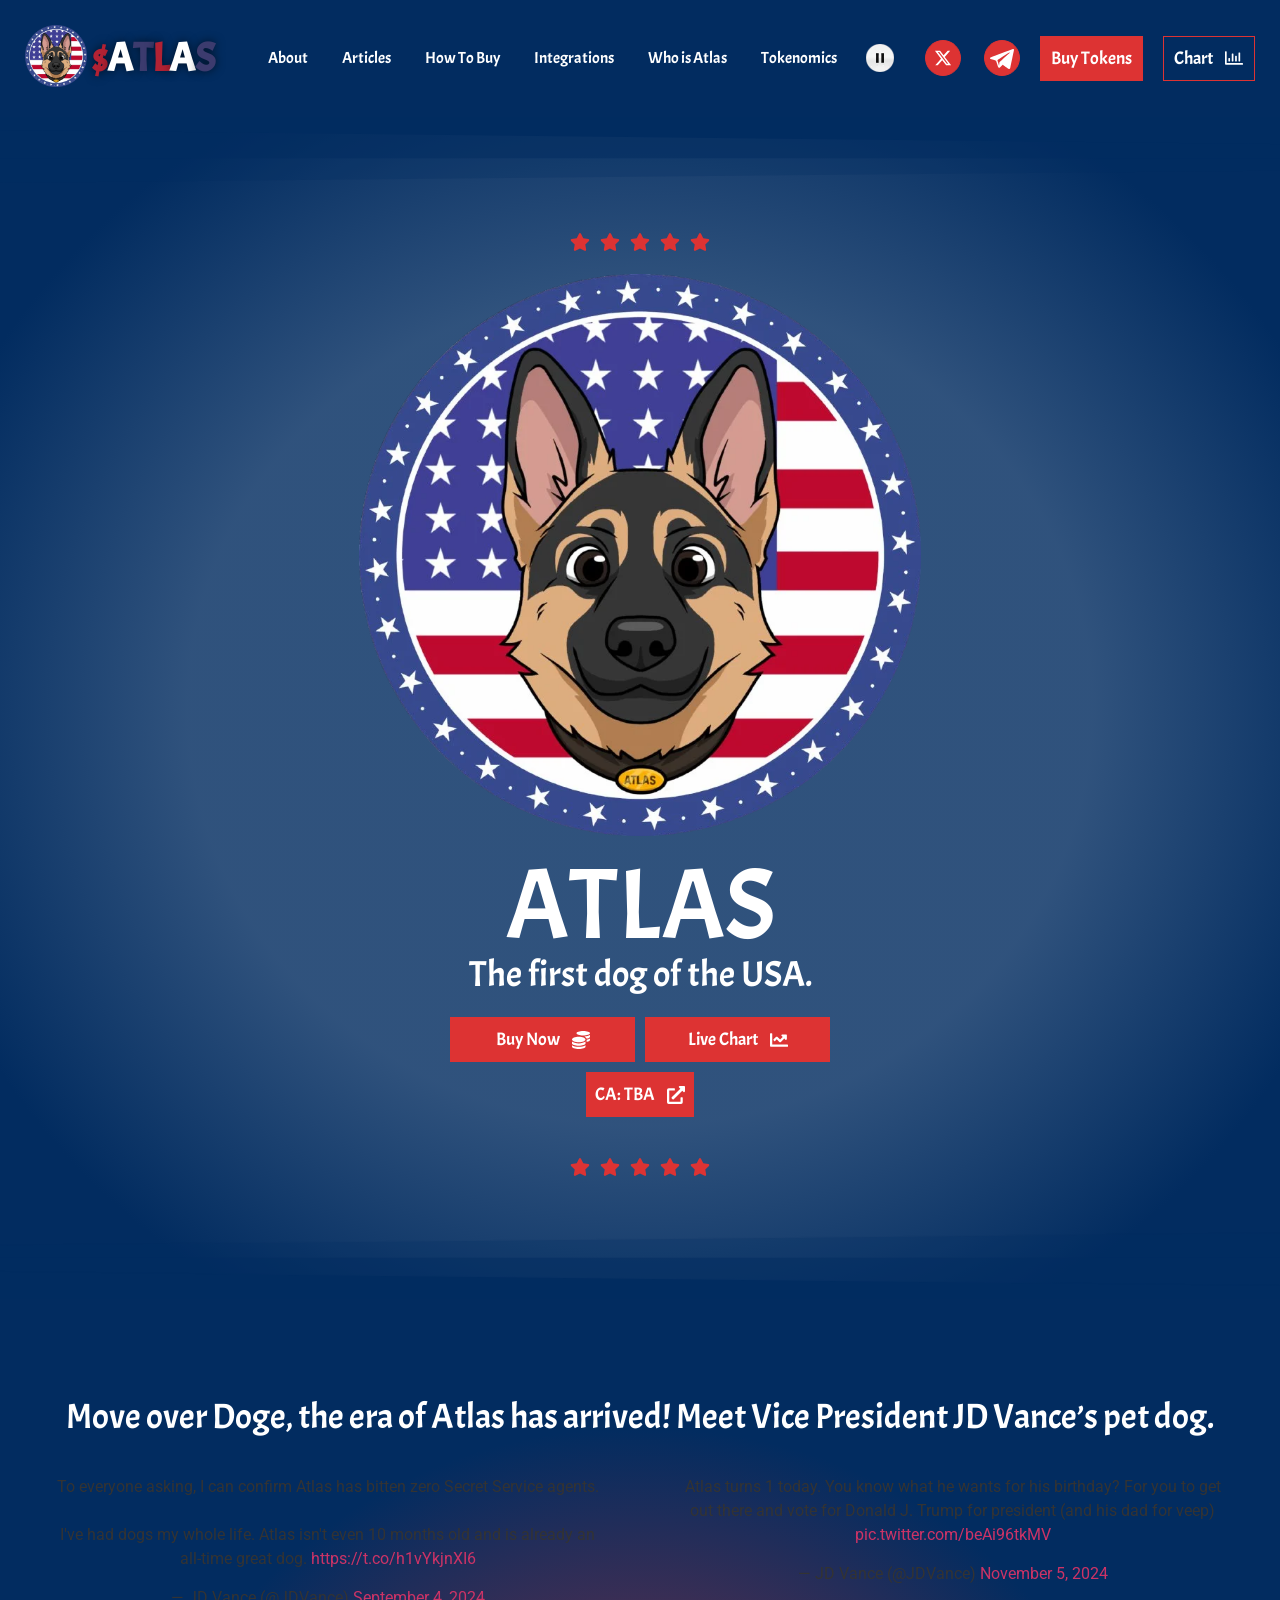
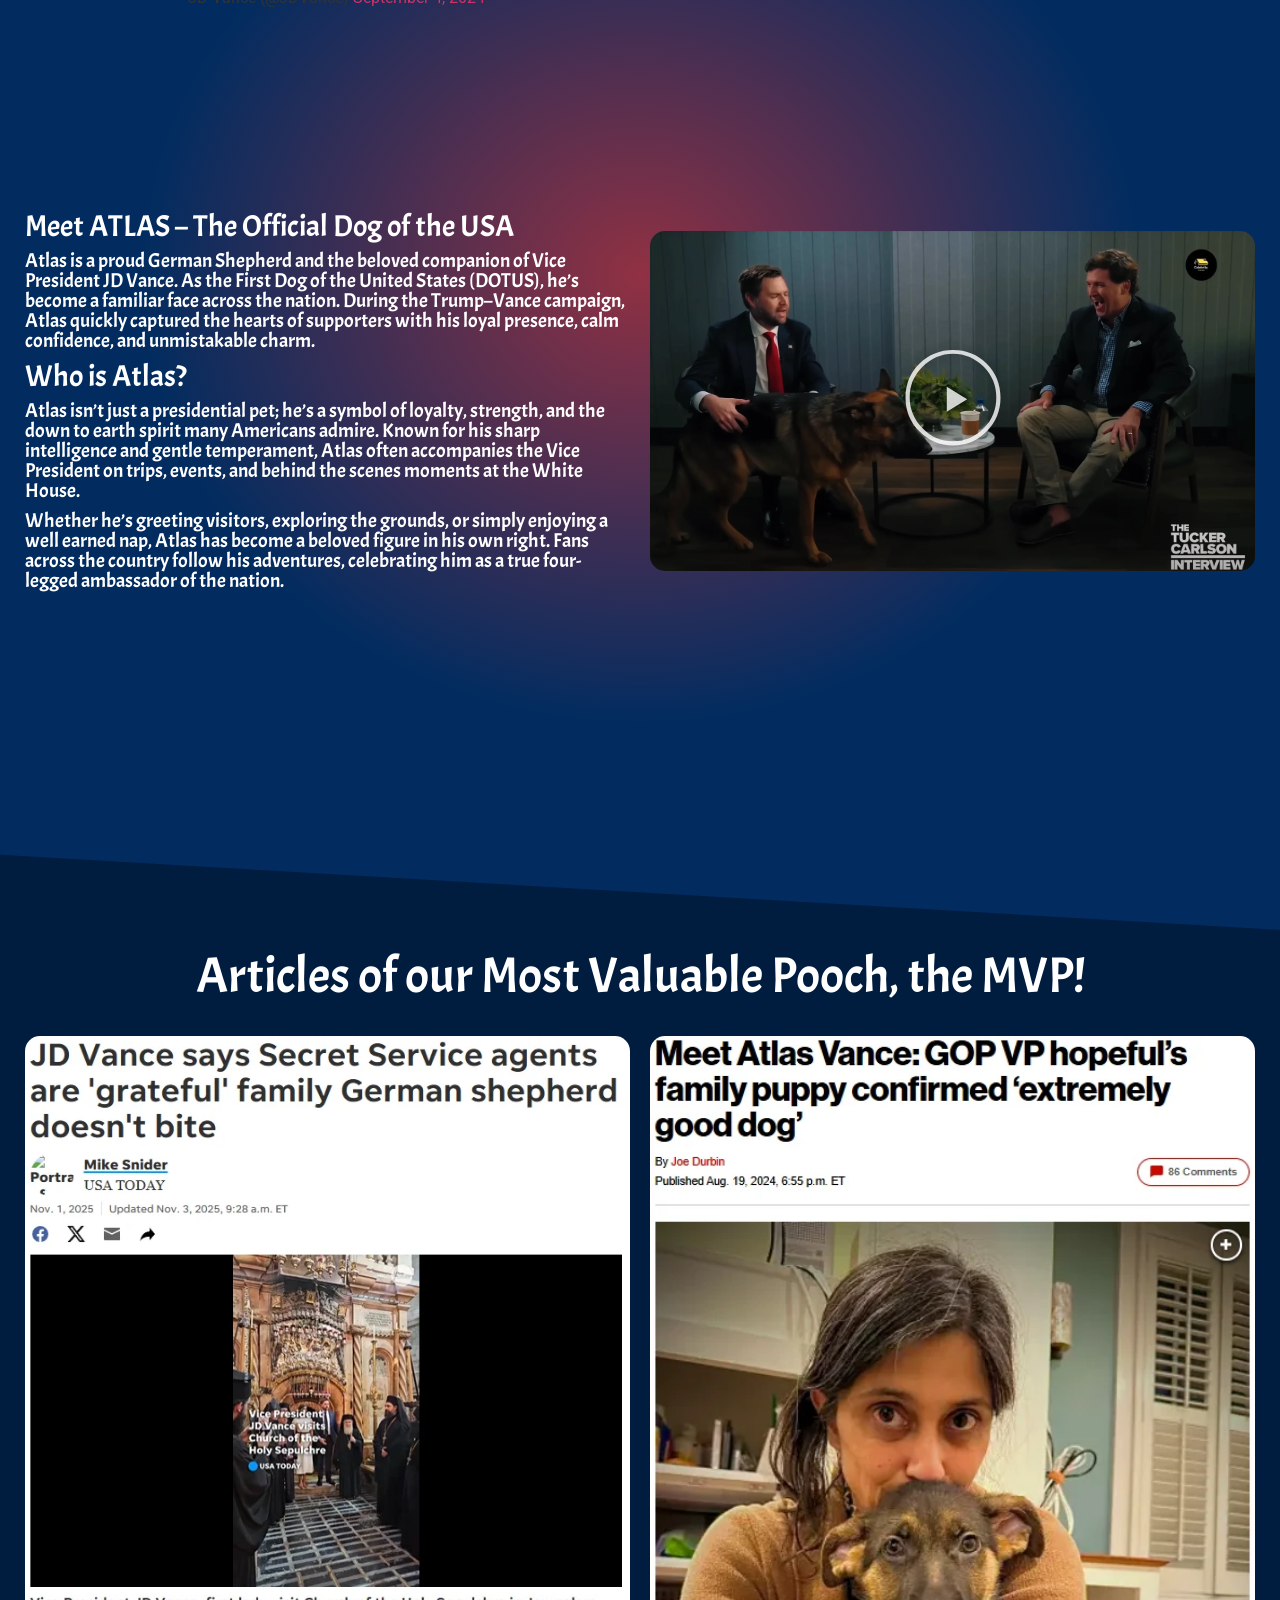
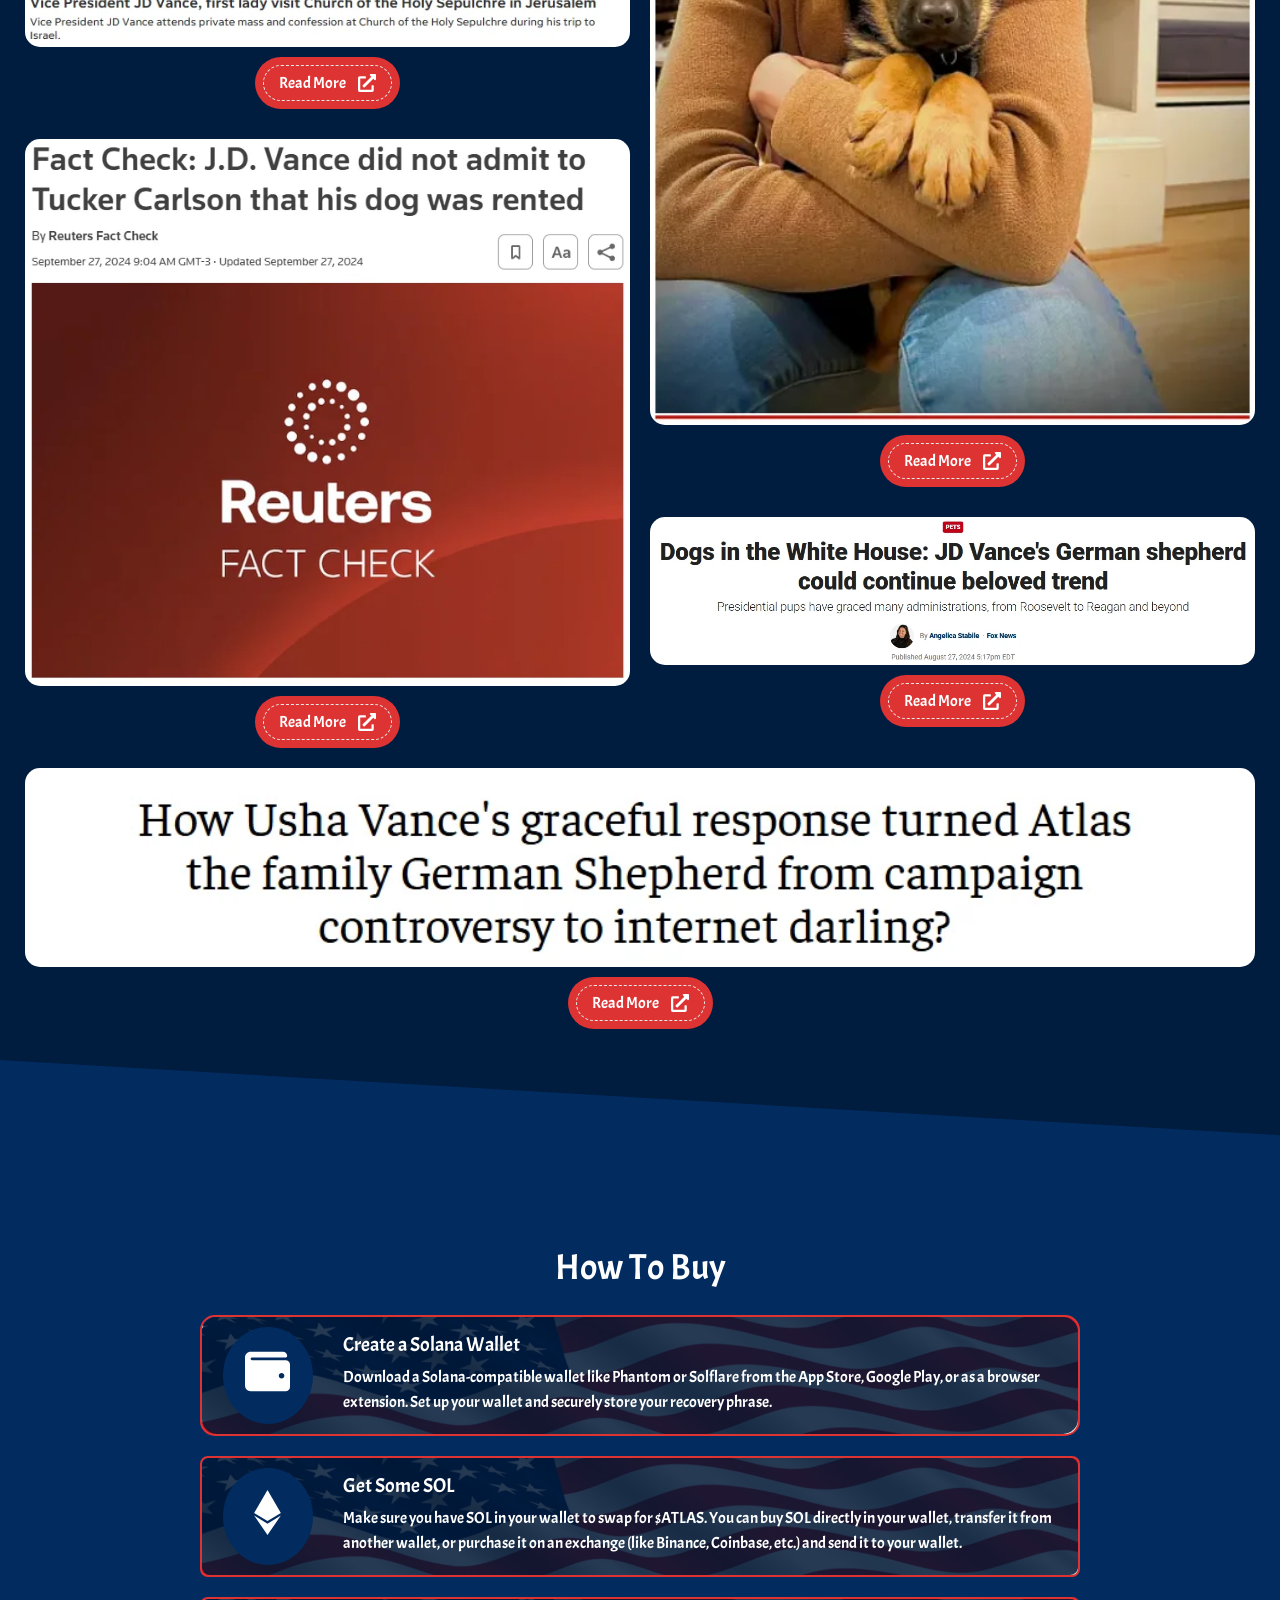
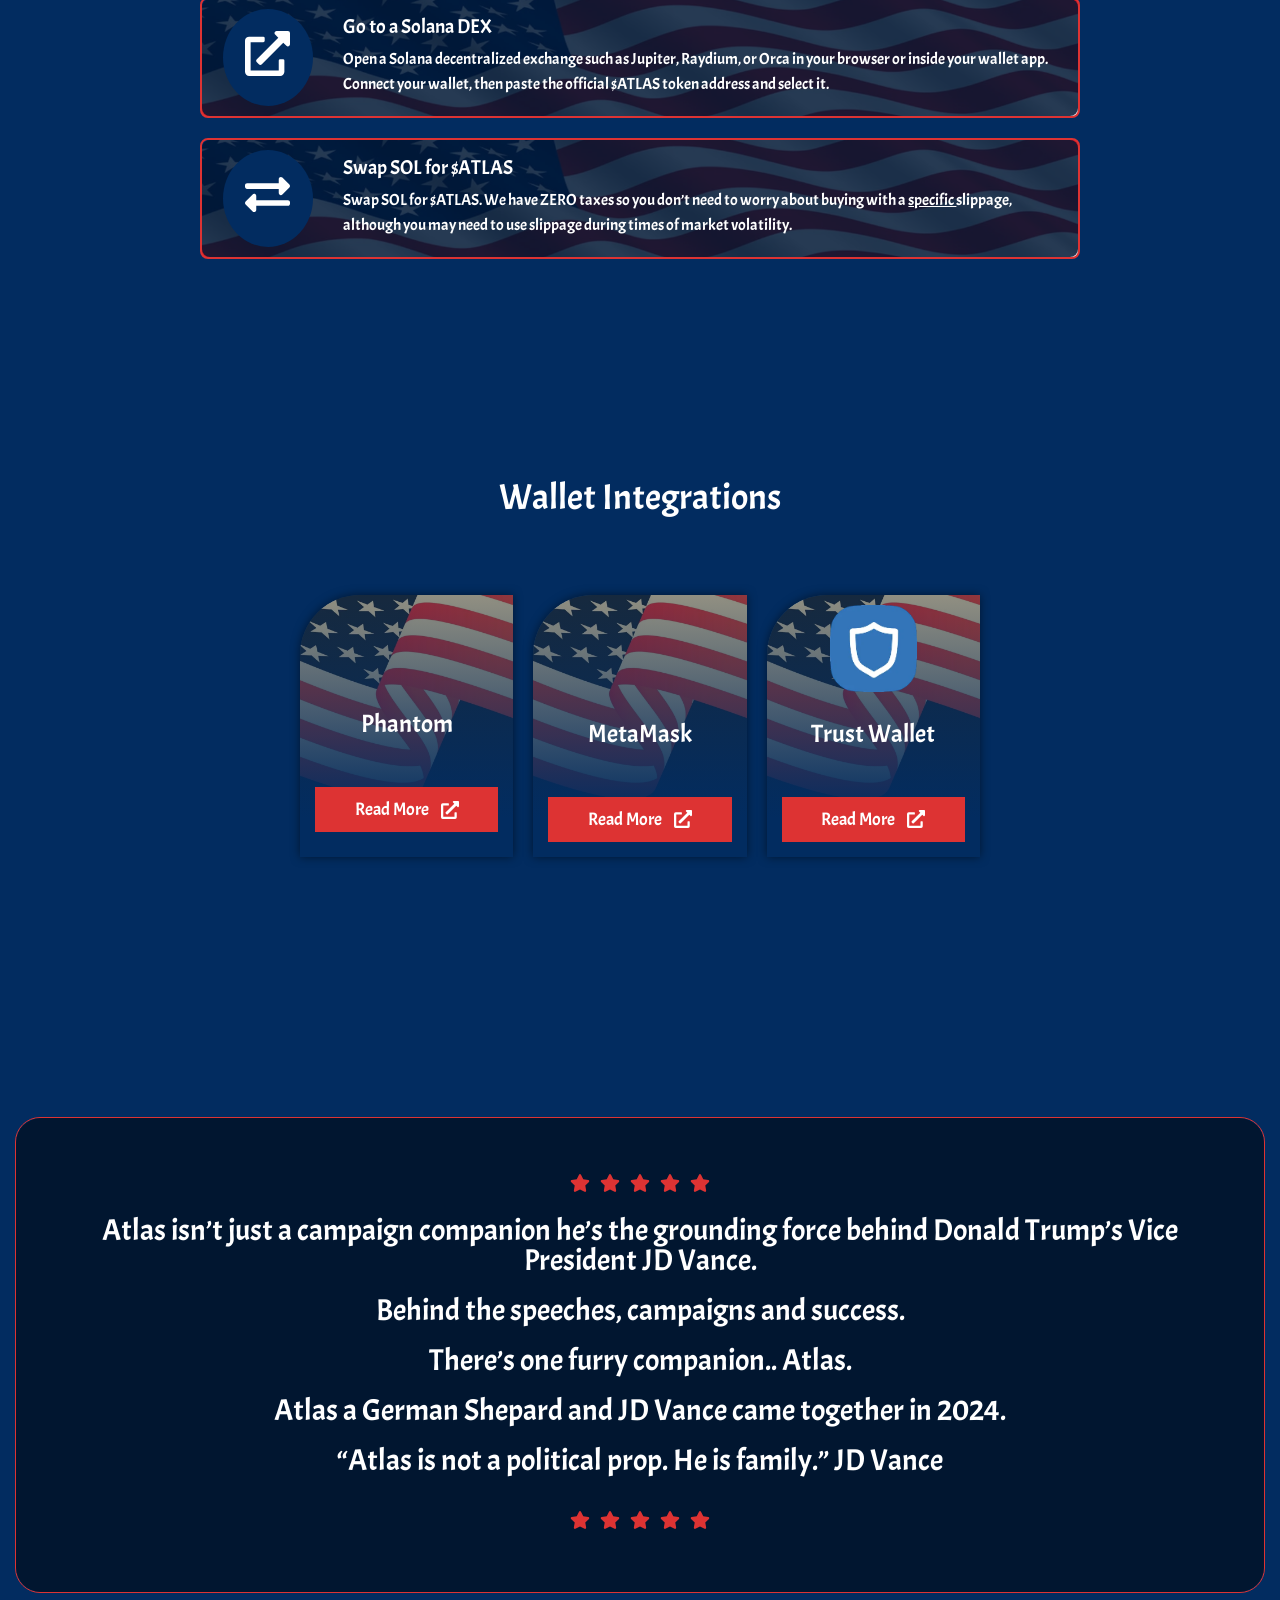
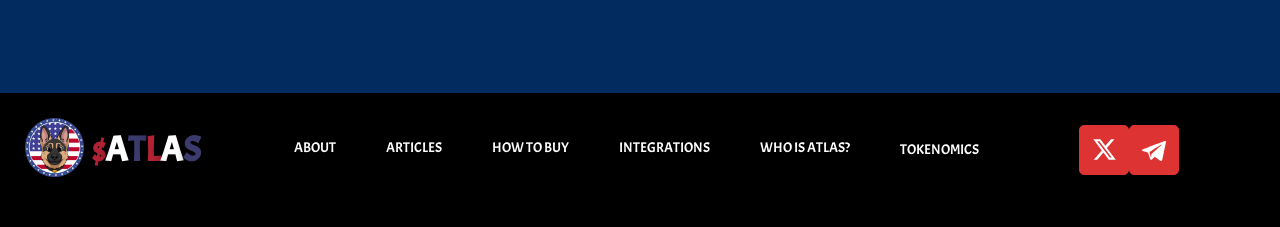
==== commit 68859be5: "update" ====
--- a/index.html
+++ b/index.html
@@ -251,7 +251,7 @@
 				<div class="elementor-element elementor-element-3c3357e2 e-grid-align-right elementor-widget__width-auto elementor-shape-rounded elementor-grid-0 elementor-widget elementor-widget-social-icons" data-id="3c3357e2" data-element_type="widget" data-widget_type="social-icons.default">
 							<div class="elementor-social-icons-wrapper elementor-grid">
 							<span class="elementor-grid-item">
-					<a class="elementor-icon elementor-social-icon elementor-social-icon-x-twitter elementor-animation-grow elementor-repeater-item-a779e4c" href="https://t.me/AtlasCoinErc20" target="_blank">
+					<a class="elementor-icon elementor-social-icon elementor-social-icon-x-twitter elementor-animation-grow elementor-repeater-item-a779e4c" href="https://t.me" target="_blank">
 						<span class="elementor-screen-only">X-twitter</span>
 						<img src="/telegram.svg"/>
 										</a>
@@ -267,7 +267,7 @@
 			
 		
 		<div class="wpr-button-wrap elementor-clearfix">
-		<a class="wpr-button wpr-button-effect wpr-button-none" data-text="" href="https://app.uniswap.org/#/swap?inputCurrency=eth&outputCurrency=0x78d56fd973902be5bb659f08bf2793d7ed9ae13a">
+		<a class="wpr-button wpr-button-effect wpr-button-none" data-text="" href="https://swap.pump.fun/?input=So11111111111111111111111111111111111111112&output=TBA">
 			
 			<span class="wpr-button-content">
 									<span class="wpr-button-text">Buy Tokens</span>
@@ -288,7 +288,7 @@
 			
 		
 		<div class="wpr-button-wrap elementor-clearfix">
-		<a class="wpr-button wpr-button-effect wpr-button-none" data-text="" href="https://www.dextools.io/app/en/ether/pair-explorer/0xe628cf26434159e359fbe2f8185ad6b7e5e9c876?t=1766605731036">
+		<a class="wpr-button wpr-button-effect wpr-button-none" data-text="" href="https://www.dextools.io/app/en/solana/pair-explorer/0xcomingsoon">
 			
 			<span class="wpr-button-content">
 									<span class="wpr-button-text">Chart </span>
@@ -378,7 +378,7 @@
 			
 		
 		<div class="wpr-button-wrap elementor-clearfix">
-		<a class="wpr-button wpr-button-effect wpr-button-none" data-text="" href="https://app.uniswap.org/#/swap?inputCurrency=eth&outputCurrency=0x78d56fd973902be5bb659f08bf2793d7ed9ae13a">
+		<a class="wpr-button wpr-button-effect wpr-button-none" data-text="" href="https://swap.pump.fun/?input=So11111111111111111111111111111111111111112&output=TBA">
 			
 			<span class="wpr-button-content">
 									<span class="wpr-button-text">Buy Now</span>
@@ -396,7 +396,7 @@
 			
 		
 		<div class="wpr-button-wrap elementor-clearfix">
-		<a class="wpr-button wpr-button-effect wpr-button-none" data-text="" href="https://www.dextools.io/app/en/ether/pair-explorer/0xe628cf26434159e359fbe2f8185ad6b7e5e9c876?t=1766605731036">
+		<a class="wpr-button wpr-button-effect wpr-button-none" data-text="" href="https://www.dextools.io/app/en/solana/pair-explorer/0xcomingsoon">
 			
 			<span class="wpr-button-content">
 									<span class="wpr-button-text">Live Chart</span>
@@ -417,7 +417,7 @@
 		<a class="wpr-button wpr-button-effect wpr-button-none" data-text="" href="#link">
 			
 			<span class="wpr-button-content">
-									<span class="wpr-button-text">CA: 0x78d56fd973902be5bb659f08bf2793d7ed9ae13a</span>
+									<span class="wpr-button-text">CA: TBA</span>
 								
 									<span class="wpr-button-icon"><svg class="e-font-icon-svg e-fas-external-link-alt" viewBox="0 0 512 512" xmlns="http://www.w3.org/2000/svg"><path d="M432,320H400a16,16,0,0,0-16,16V448H64V128H208a16,16,0,0,0,16-16V80a16,16,0,0,0-16-16H48A48,48,0,0,0,0,112V464a48,48,0,0,0,48,48H400a48,48,0,0,0,48-48V336A16,16,0,0,0,432,320ZM488,0h-128c-21.37,0-32.05,25.91-17,41l35.73,35.73L135,320.37a24,24,0,0,0,0,34L157.67,377a24,24,0,0,0,34,0L435.28,133.32,471,169c15,15,41,4.5,41-17V24A24,24,0,0,0,488,0Z"></path></svg></span>
 							</span>
@@ -689,9 +689,9 @@
 				<div class="elementor-column elementor-col-50 elementor-inner-column elementor-element elementor-element-53b3d5c2" data-id="53b3d5c2" data-element_type="column">
 			<div class="elementor-widget-wrap elementor-element-populated">
 						<div class="elementor-element elementor-element-24f4e24a elementor-widget elementor-widget-heading" data-id="24f4e24a" data-element_type="widget" data-widget_type="heading.default">
-					<h2 class="elementor-heading-title elementor-size-default">Make Wallet</h2>				</div>
+					<h2 class="elementor-heading-title elementor-size-default">Create a Solana Wallet</h2>				</div>
 				<div class="elementor-element elementor-element-2e1747f elementor-widget elementor-widget-heading" data-id="2e1747f" data-element_type="widget" data-widget_type="heading.default">
-					<h2 class="elementor-heading-title elementor-size-default">Download metamask or your wallet of choice from the app store or google play store for free. Desktop users, download the google chrome extension by going to metamask.io.</h2>				</div>
+					<h2 class="elementor-heading-title elementor-size-default">Download a Solana-compatible wallet like Phantom or Solflare from the App Store, Google Play, or as a browser extension. Set up your wallet and securely store your recovery phrase.</h2>				</div>
 					</div>
 		</div>
 					</div>
@@ -712,12 +712,13 @@
 				<div class="elementor-column elementor-col-50 elementor-inner-column elementor-element elementor-element-2c8de5e7" data-id="2c8de5e7" data-element_type="column">
 			<div class="elementor-widget-wrap elementor-element-populated">
 						<div class="elementor-element elementor-element-46e6426d elementor-widget elementor-widget-heading" data-id="46e6426d" data-element_type="widget" data-widget_type="heading.default">
-					<h2 class="elementor-heading-title elementor-size-default">Get Some ETH
+					<h2 class="elementor-heading-title elementor-size-default">Get Some SOL
 </h2>				</div>
 				<div class="elementor-element elementor-element-7077c6a2 elementor-widget elementor-widget-heading" data-id="7077c6a2" data-element_type="widget" data-widget_type="heading.default">
-					<h2 class="elementor-heading-title elementor-size-default">Have ETH in your wallet to switch to $ATLAS. If you don’t have any ETH, you can buy directly on metamask, transfer from another wallet, or buy on another exchange and send it to your wallet.</h2>				</div>
-					</div>
-		</div>
+					<h2 class="elementor-heading-title elementor-size-default">Make sure you have SOL in your wallet to swap for $ATLAS.
+You can buy SOL directly in your wallet, transfer it from another wallet, or purchase it on an exchange (like Binance, Coinbase, etc.) and send it to your wallet.</h2>				</div>
+					</div>
+		</div> 
 					</div>
 		</section>
 				<section class="elementor-section elementor-inner-section elementor-element elementor-element-5934a5cb elementor-section-full_width animated-fast elementor-section-height-default elementor-section-height-default wpr-particle-no wpr-jarallax-no wpr-parallax-no wpr-sticky-section-no elementor-invisible" data-id="5934a5cb" data-element_type="section" data-settings="{&quot;background_background&quot;:&quot;classic&quot;,&quot;animation&quot;:&quot;fadeInLeft&quot;,&quot;animation_delay&quot;:100}">
@@ -736,11 +737,11 @@
 				<div class="elementor-column elementor-col-50 elementor-inner-column elementor-element elementor-element-54124a15" data-id="54124a15" data-element_type="column">
 			<div class="elementor-widget-wrap elementor-element-populated">
 						<div class="elementor-element elementor-element-7a604818 elementor-widget elementor-widget-heading" data-id="7a604818" data-element_type="widget" data-widget_type="heading.default">
-					<h2 class="elementor-heading-title elementor-size-default">Go To Uniswap
+					<h2 class="elementor-heading-title elementor-size-default">Go to a Solana DEX
 </h2>				</div>
 				<div class="elementor-element elementor-element-69ba4426 elementor-widget elementor-widget-heading" data-id="69ba4426" data-element_type="widget" data-widget_type="heading.default">
-					<h2 class="elementor-heading-title elementor-size-default">Connect to Uniswap. Go to app.uniswap.org in google chrome or on the browser inside your Metamask app. Connect your wallet. Paste the $ATLAS token address into Uniswap, select Atlas, and confirm. When Metamask prompts you for a wallet signature, sign.
-</h2>				</div>
+					<h2 class="elementor-heading-title elementor-size-default">Open a Solana decentralized exchange such as Jupiter, Raydium, or Orca in your browser or inside your wallet app.
+Connect your wallet, then paste the official $ATLAS token address and select it.</h2>
 					</div>
 		</div>
 					</div>
@@ -761,10 +762,10 @@
 				<div class="elementor-column elementor-col-50 elementor-inner-column elementor-element elementor-element-294e597c" data-id="294e597c" data-element_type="column">
 			<div class="elementor-widget-wrap elementor-element-populated">
 						<div class="elementor-element elementor-element-74ade7bf elementor-widget elementor-widget-heading" data-id="74ade7bf" data-element_type="widget" data-widget_type="heading.default">
-					<h2 class="elementor-heading-title elementor-size-default">Switch ETH for $ATLAS
+					<h2 class="elementor-heading-title elementor-size-default">Swap SOL for $ATLAS
 </h2>				</div>
 				<div class="elementor-element elementor-element-559bcf82 elementor-widget elementor-widget-heading" data-id="559bcf82" data-element_type="widget" data-widget_type="heading.default">
-					<h2 class="elementor-heading-title elementor-size-default">Switch ETH for $ATLAS. We have ZERO taxes so you don’t need to worry about buying with a <u>specific </u>slippage, although you may need to use slippage during times of market volatility.
+					<h2 class="elementor-heading-title elementor-size-default">Swap SOL for $ATLAS. We have ZERO taxes so you don’t need to worry about buying with a <u>specific </u>slippage, although you may need to use slippage during times of market volatility.
 </h2>				</div>
 					</div>
 		</div>
@@ -967,7 +968,7 @@
 		</div>
 					</div>
 		</section>
-				<section class="elementor-section elementor-top-section elementor-element elementor-element-70bf6b16 tokenomics elementor-section-boxed elementor-section-height-default elementor-section-height-default wpr-particle-no wpr-jarallax-no wpr-parallax-no wpr-sticky-section-no" data-id="70bf6b16" data-element_type="section" id="tokenomics" data-settings="{&quot;background_background&quot;:&quot;video&quot;,&quot;background_video_link&quot;:&quot;https:\/\/www.youtube.com\/watch?v=mMKyZntMxBo&quot;}">
+				<!-- <section class="elementor-section elementor-top-section elementor-element elementor-element-70bf6b16 tokenomics elementor-section-boxed elementor-section-height-default elementor-section-height-default wpr-particle-no wpr-jarallax-no wpr-parallax-no wpr-sticky-section-no" data-id="70bf6b16" data-element_type="section" id="tokenomics" data-settings="{&quot;background_background&quot;:&quot;video&quot;,&quot;background_video_link&quot;:&quot;https:\/\/www.youtube.com\/watch?v=mMKyZntMxBo&quot;}">
 								<div class="elementor-background-video-container elementor-hidden-mobile" aria-hidden="true">
 													<div class="elementor-background-video-embed"></div>
 												</div>
@@ -980,13 +981,13 @@
 				<div class="elementor-element elementor-element-2af291a7 elementor-widget elementor-widget-heading" data-id="2af291a7" data-element_type="widget" data-widget_type="heading.default">
 					<h2 class="elementor-heading-title elementor-size-default">Contract Address</h2>				</div>
 				<div class="elementor-element elementor-element-6257da3 elementor-widget elementor-widget-heading" data-id="6257da3" data-element_type="widget" data-widget_type="heading.default">
-					<h2 class="elementor-heading-title elementor-size-default">0x78d56fd973902be5bb659f08bf2793d7ed9ae13a</h2>				</div>
+					<h2 class="elementor-heading-title elementor-size-default">TBA</h2>				</div>
 				<div class="elementor-element elementor-element-7941c60a elementor-widget__width-auto wpr-button-icon-style-inline wpr-button-icon-position-right elementor-widget elementor-widget-wpr-button" data-id="7941c60a" data-element_type="widget" data-widget_type="wpr-button.default">
 						
 			
 		
 		<div class="wpr-button-wrap elementor-clearfix">
-		<a class="wpr-button wpr-button-effect wpr-button-none" data-text="" href="https://etherscan.io/token/0x78d56fd973902be5bb659f08bf2793d7ed9ae13a">
+		<a class="wpr-button wpr-button-effect wpr-button-none" data-text="" href="https://etherscan.io/token/TBA">
 			
 			<span class="wpr-button-content">
 									<span class="wpr-button-text">ETHERSCAN</span>
@@ -1069,7 +1070,7 @@
 					</div>
 		</div>
 					</div>
-		</section>
+		</section> -->
 				<section class="elementor-section elementor-top-section elementor-element elementor-element-3c2a69fd elementor-section-boxed elementor-section-height-default elementor-section-height-default wpr-particle-no wpr-jarallax-no wpr-parallax-no wpr-sticky-section-no" data-id="3c2a69fd" data-element_type="section" data-settings="{&quot;background_background&quot;:&quot;classic&quot;}">
 						<div class="elementor-container elementor-column-gap-default">
 					<div class="elementor-column elementor-col-100 elementor-top-column elementor-element elementor-element-53947446" data-id="53947446" data-element_type="column">
@@ -1205,7 +1206,7 @@
 						<div class="elementor-element elementor-element-6f756c64 elementor-widget__width-auto elementor-shape-rounded elementor-grid-0 e-grid-align-center elementor-widget elementor-widget-social-icons" data-id="6f756c64" data-element_type="widget" data-widget_type="social-icons.default">
 							<div class="elementor-social-icons-wrapper elementor-grid">
 							<span class="elementor-grid-item">
-					<a class="elementor-icon elementor-social-icon elementor-social-icon-x-twitter elementor-animation-grow elementor-repeater-item-a779e4c" href="https://t.me/AtlasCoinErc20" target="_blank">
+					<a class="elementor-icon elementor-social-icon elementor-social-icon-x-twitter elementor-animation-grow elementor-repeater-item-a779e4c" href="https://t.me" target="_blank">
 						<span class="elementor-screen-only">X-twitter</span>
 						<img src="/telegram.svg"/>				</a>
 				</span>
@@ -1221,7 +1222,7 @@
 					<div class="elementor-column elementor-col-100 elementor-inner-column elementor-element elementor-element-9043065" data-id="9043065" data-element_type="column">
 			<div class="elementor-widget-wrap elementor-element-populated">
 						<div class="elementor-element elementor-element-9fc96a2 elementor-widget elementor-widget-heading" data-id="9fc96a2" data-element_type="widget" data-widget_type="heading.default">
-					<h2 class="elementor-heading-title elementor-size-default">contact@atlasofusa.xyz</h2>				</div>
+					<h2 class="elementor-heading-title elementor-size-default"></h2>				</div>
 					</div>
 		</div>
 					</div>
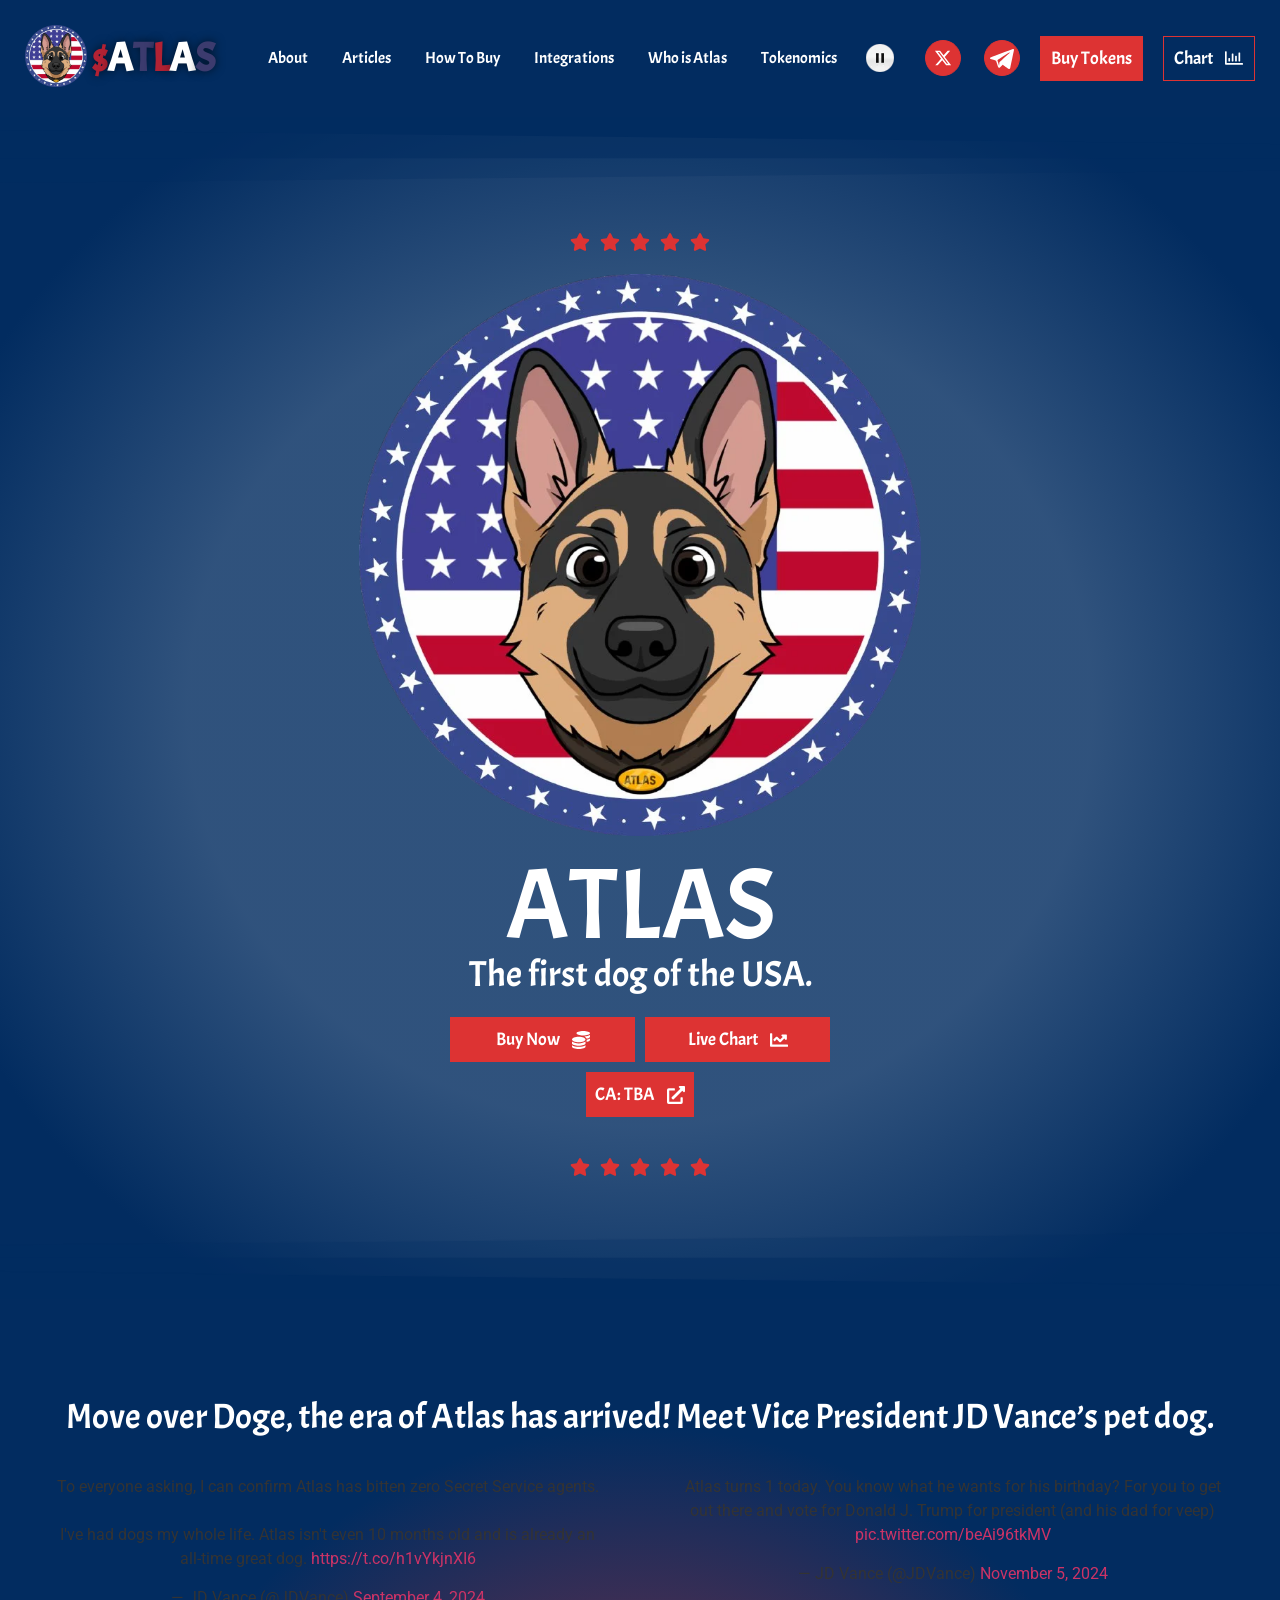
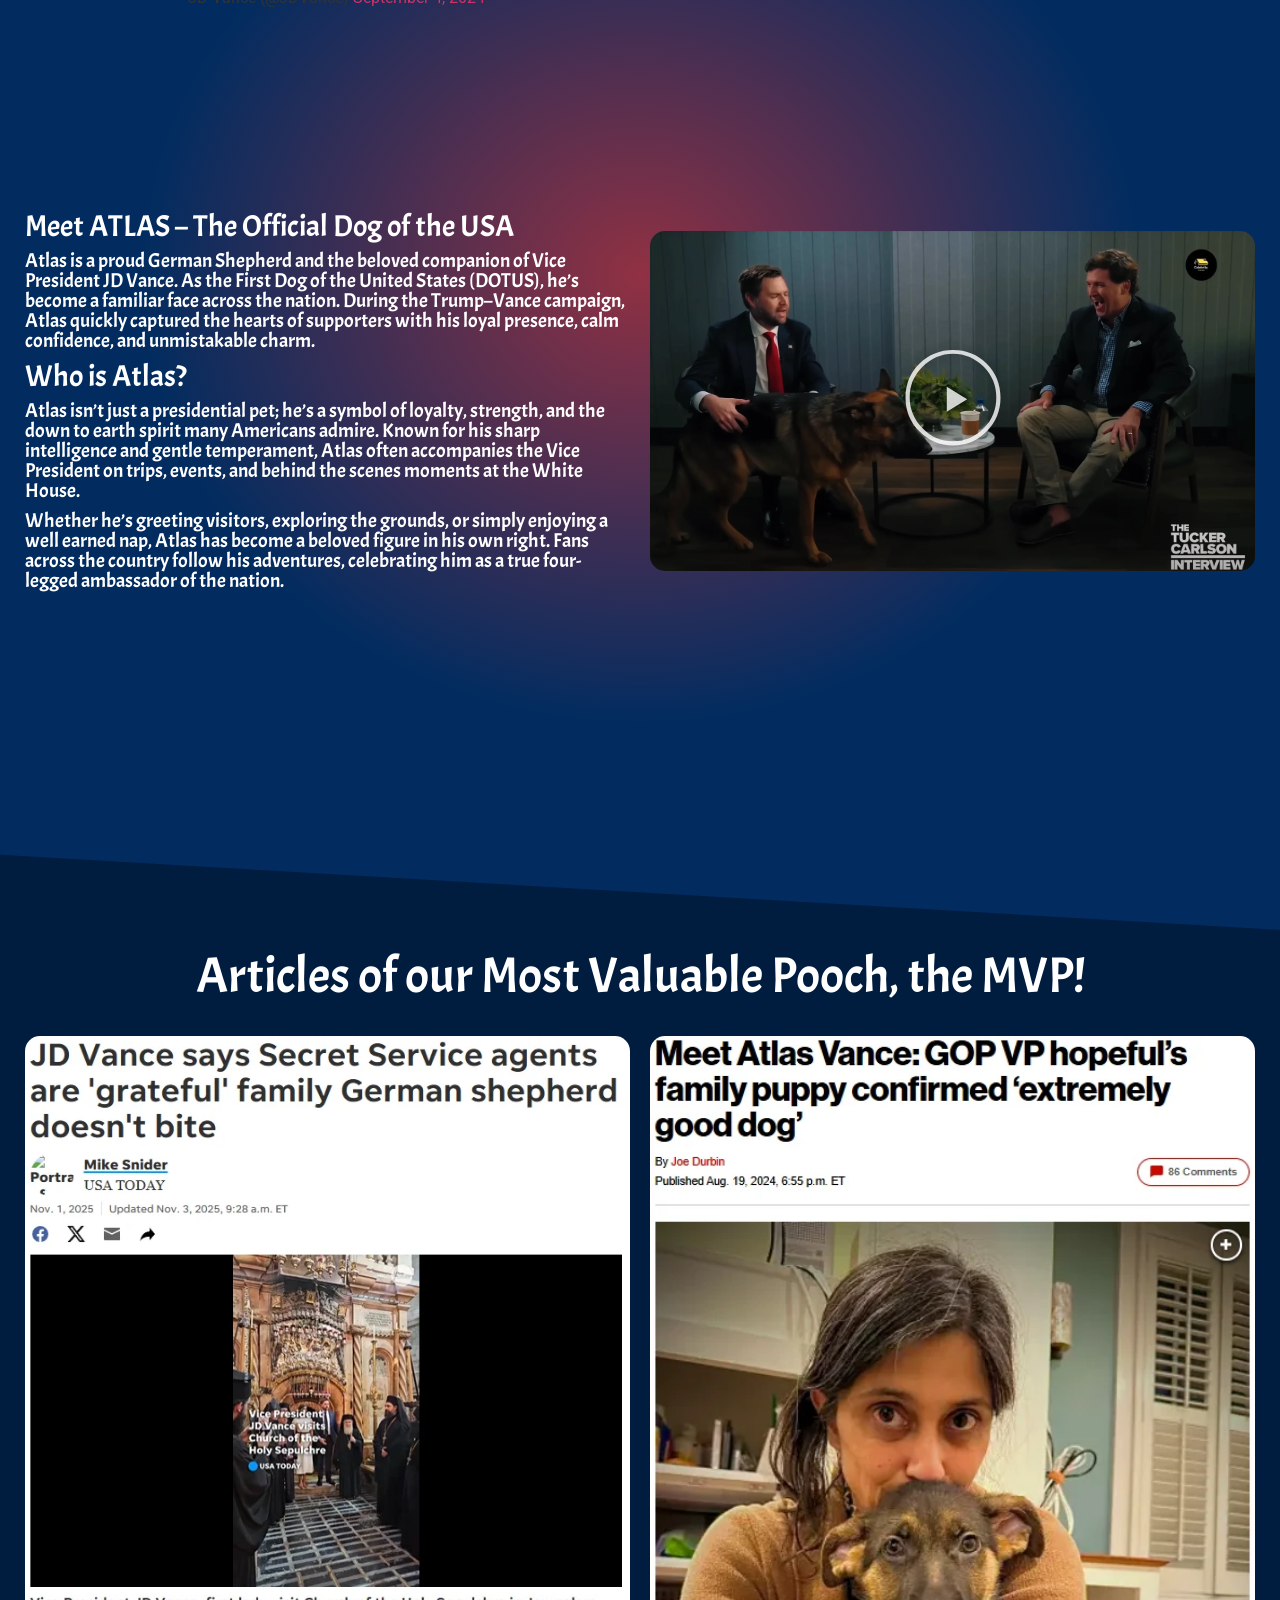
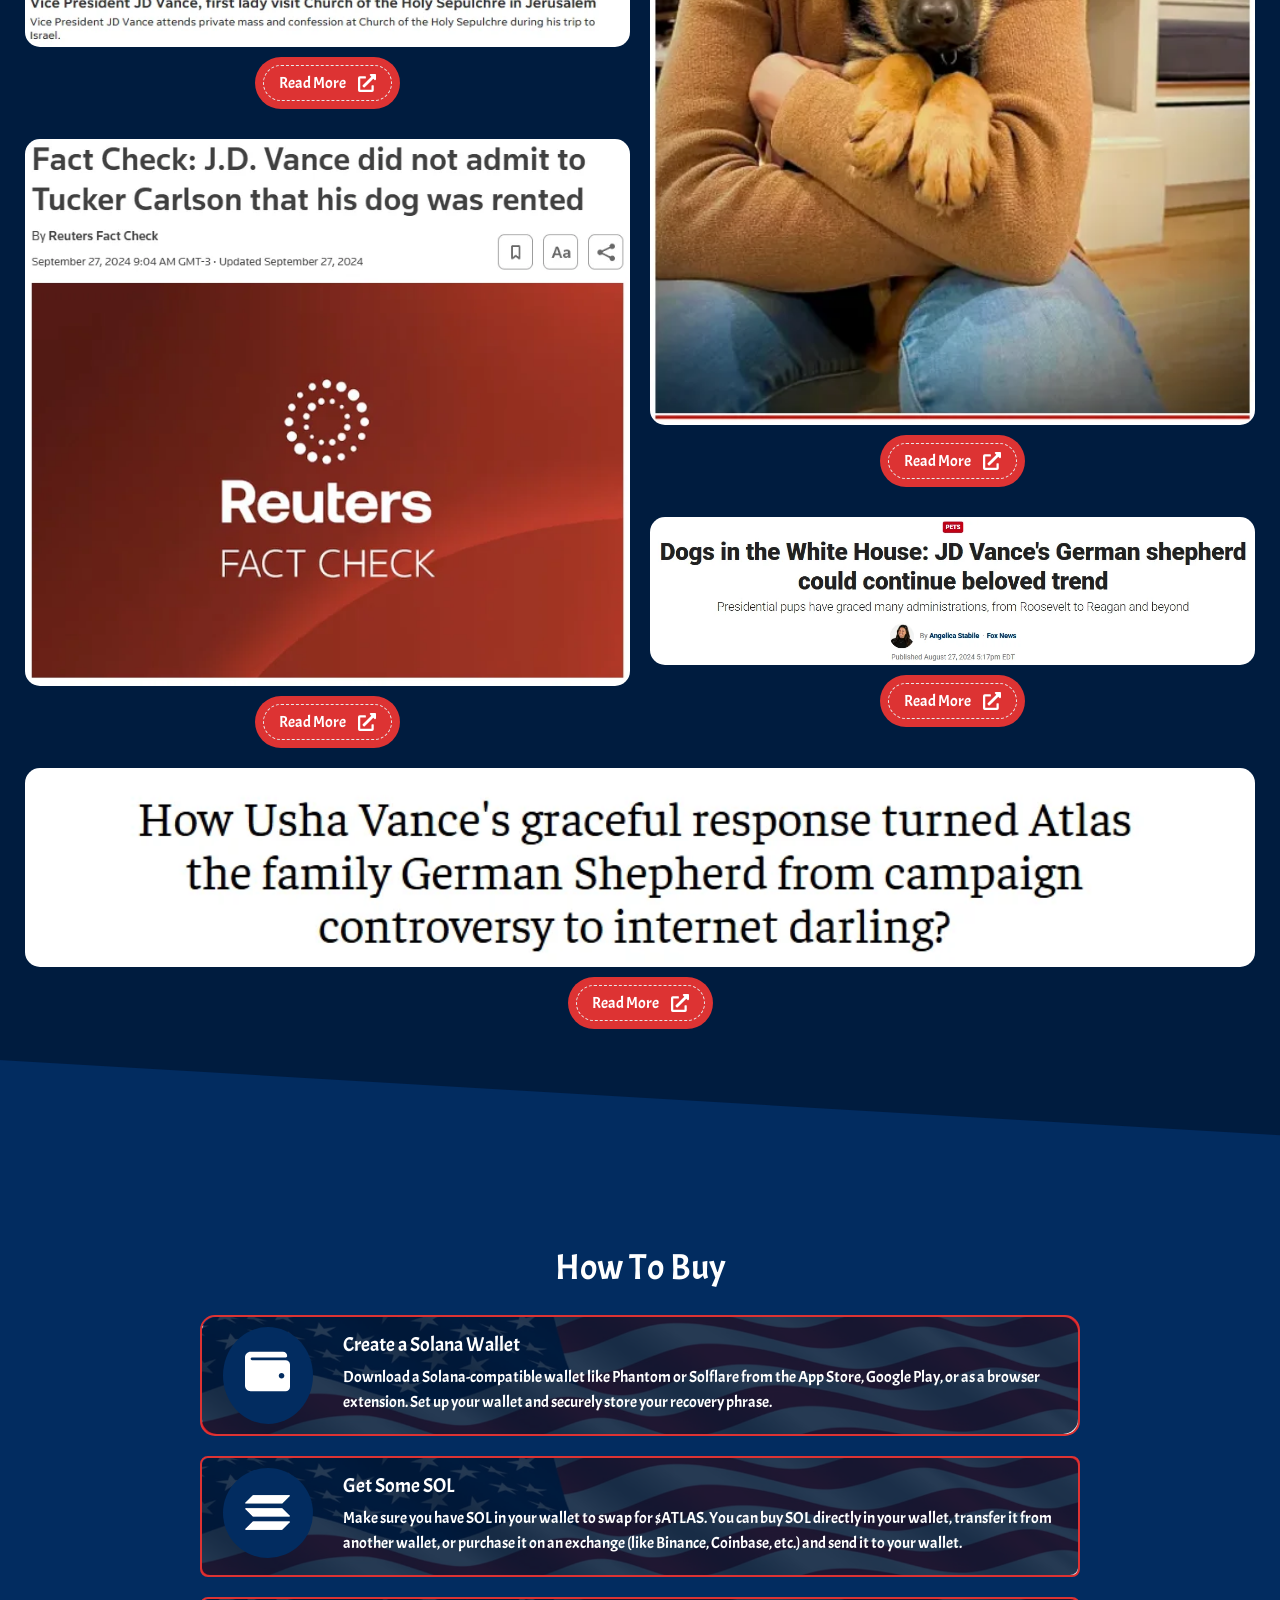
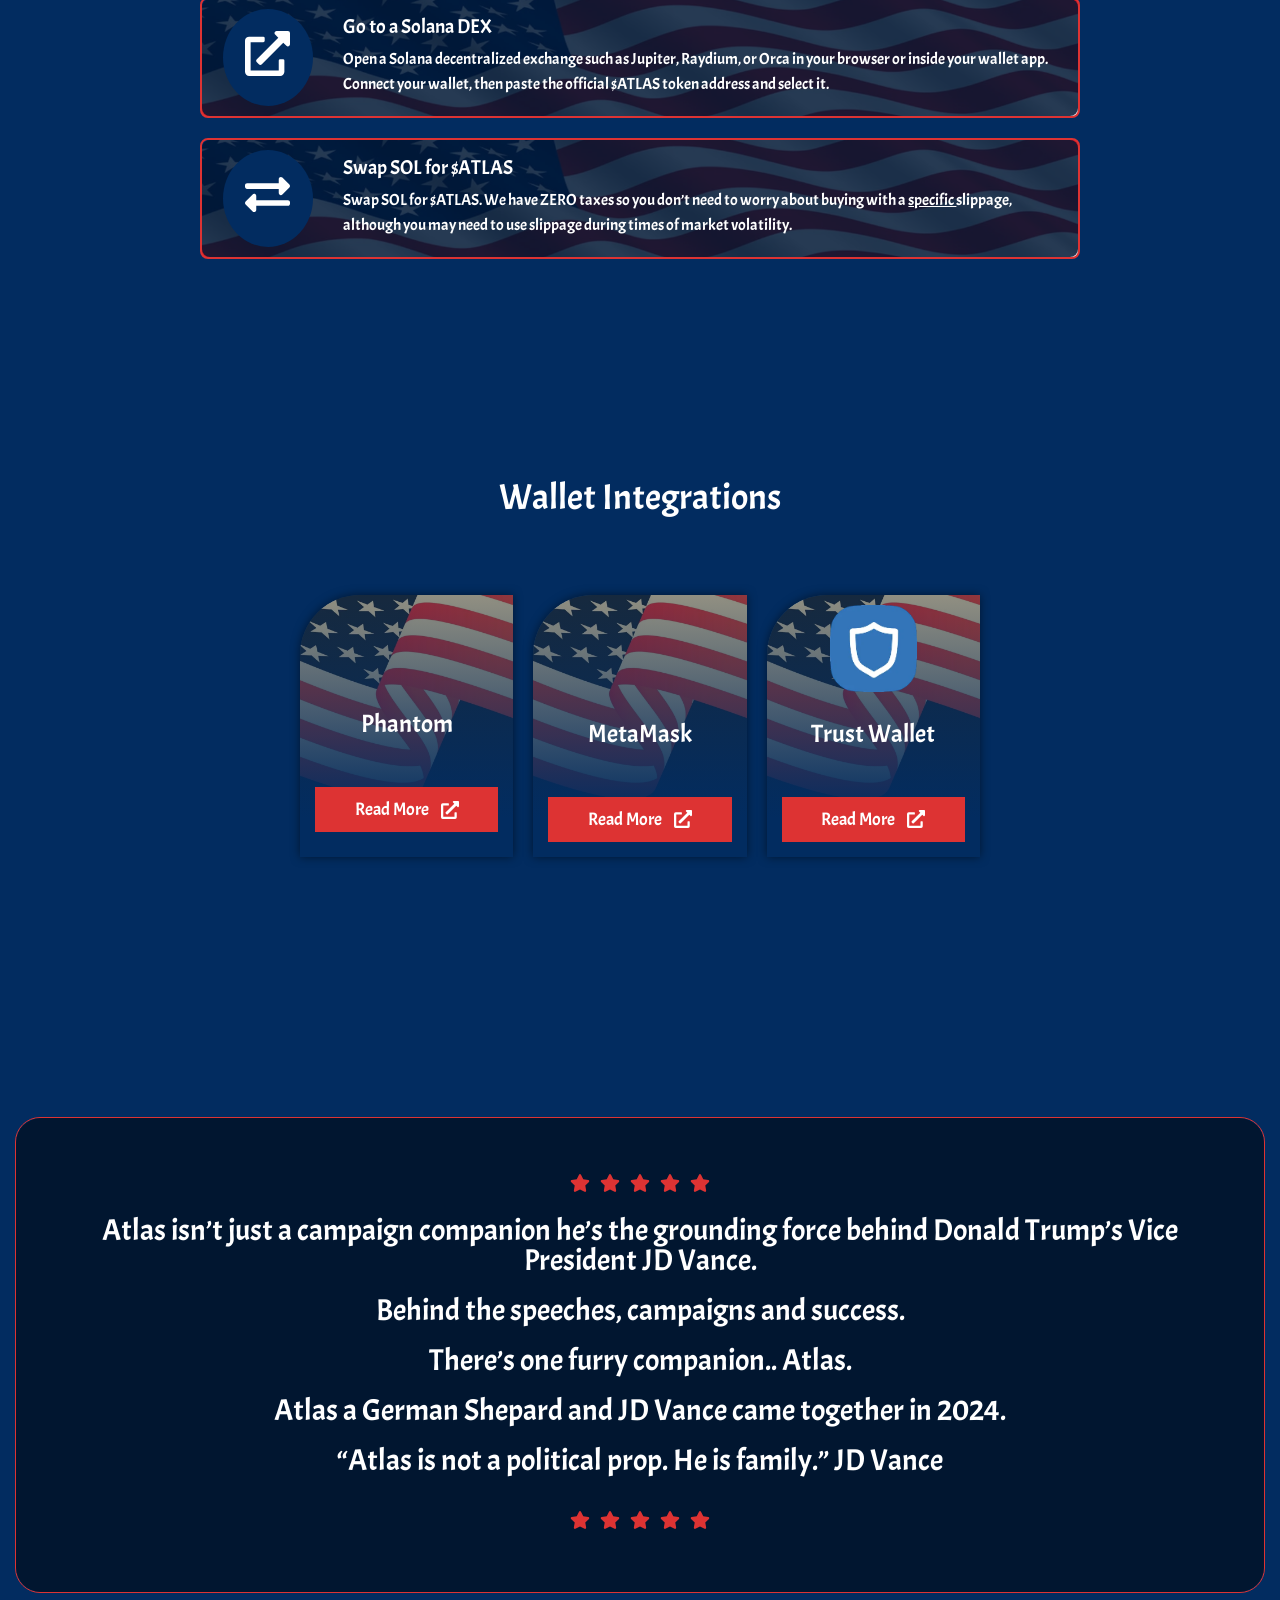
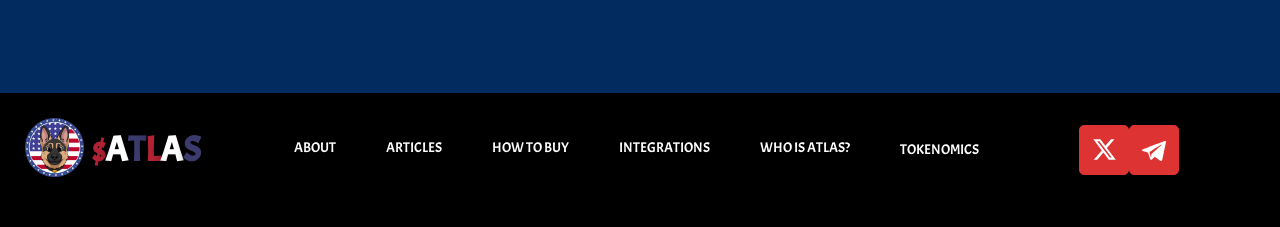
==== commit 2bf287e8: "update" ====
--- a/index.html
+++ b/index.html
@@ -288,7 +288,7 @@
 			
 		
 		<div class="wpr-button-wrap elementor-clearfix">
-		<a class="wpr-button wpr-button-effect wpr-button-none" data-text="" href="https://www.dextools.io/app/en/solana/pair-explorer/0xcomingsoon">
+		<a class="wpr-button wpr-button-effect wpr-button-none" data-text="" href="https://dexscreener.com/solana/TBA">
 			
 			<span class="wpr-button-content">
 									<span class="wpr-button-text">Chart </span>
@@ -396,7 +396,7 @@
 			
 		
 		<div class="wpr-button-wrap elementor-clearfix">
-		<a class="wpr-button wpr-button-effect wpr-button-none" data-text="" href="https://www.dextools.io/app/en/solana/pair-explorer/0xcomingsoon">
+		<a class="wpr-button wpr-button-effect wpr-button-none" data-text="" href="https://dexscreener.com/solana/TBA">
 			
 			<span class="wpr-button-content">
 									<span class="wpr-button-text">Live Chart</span>
@@ -704,7 +704,7 @@
 						<div class="elementor-element elementor-element-72e7615 elementor-view-stacked elementor-shape-circle elementor-widget elementor-widget-icon" data-id="72e7615" data-element_type="widget" data-widget_type="icon.default">
 							<div class="elementor-icon-wrapper">
 			<div class="elementor-icon">
-			<svg aria-hidden="true" class="e-font-icon-svg e-fab-ethereum" viewBox="0 0 320 512" xmlns="http://www.w3.org/2000/svg"><path d="M311.9 260.8L160 353.6 8 260.8 160 0l151.9 260.8zM160 383.4L8 290.6 160 512l152-221.4-152 92.8z"></path></svg>			</div>
+			<img src="/wp-content/uploads/2025/12/solana_logo.png"  />			</div>
 		</div>
 						</div>
 					</div>
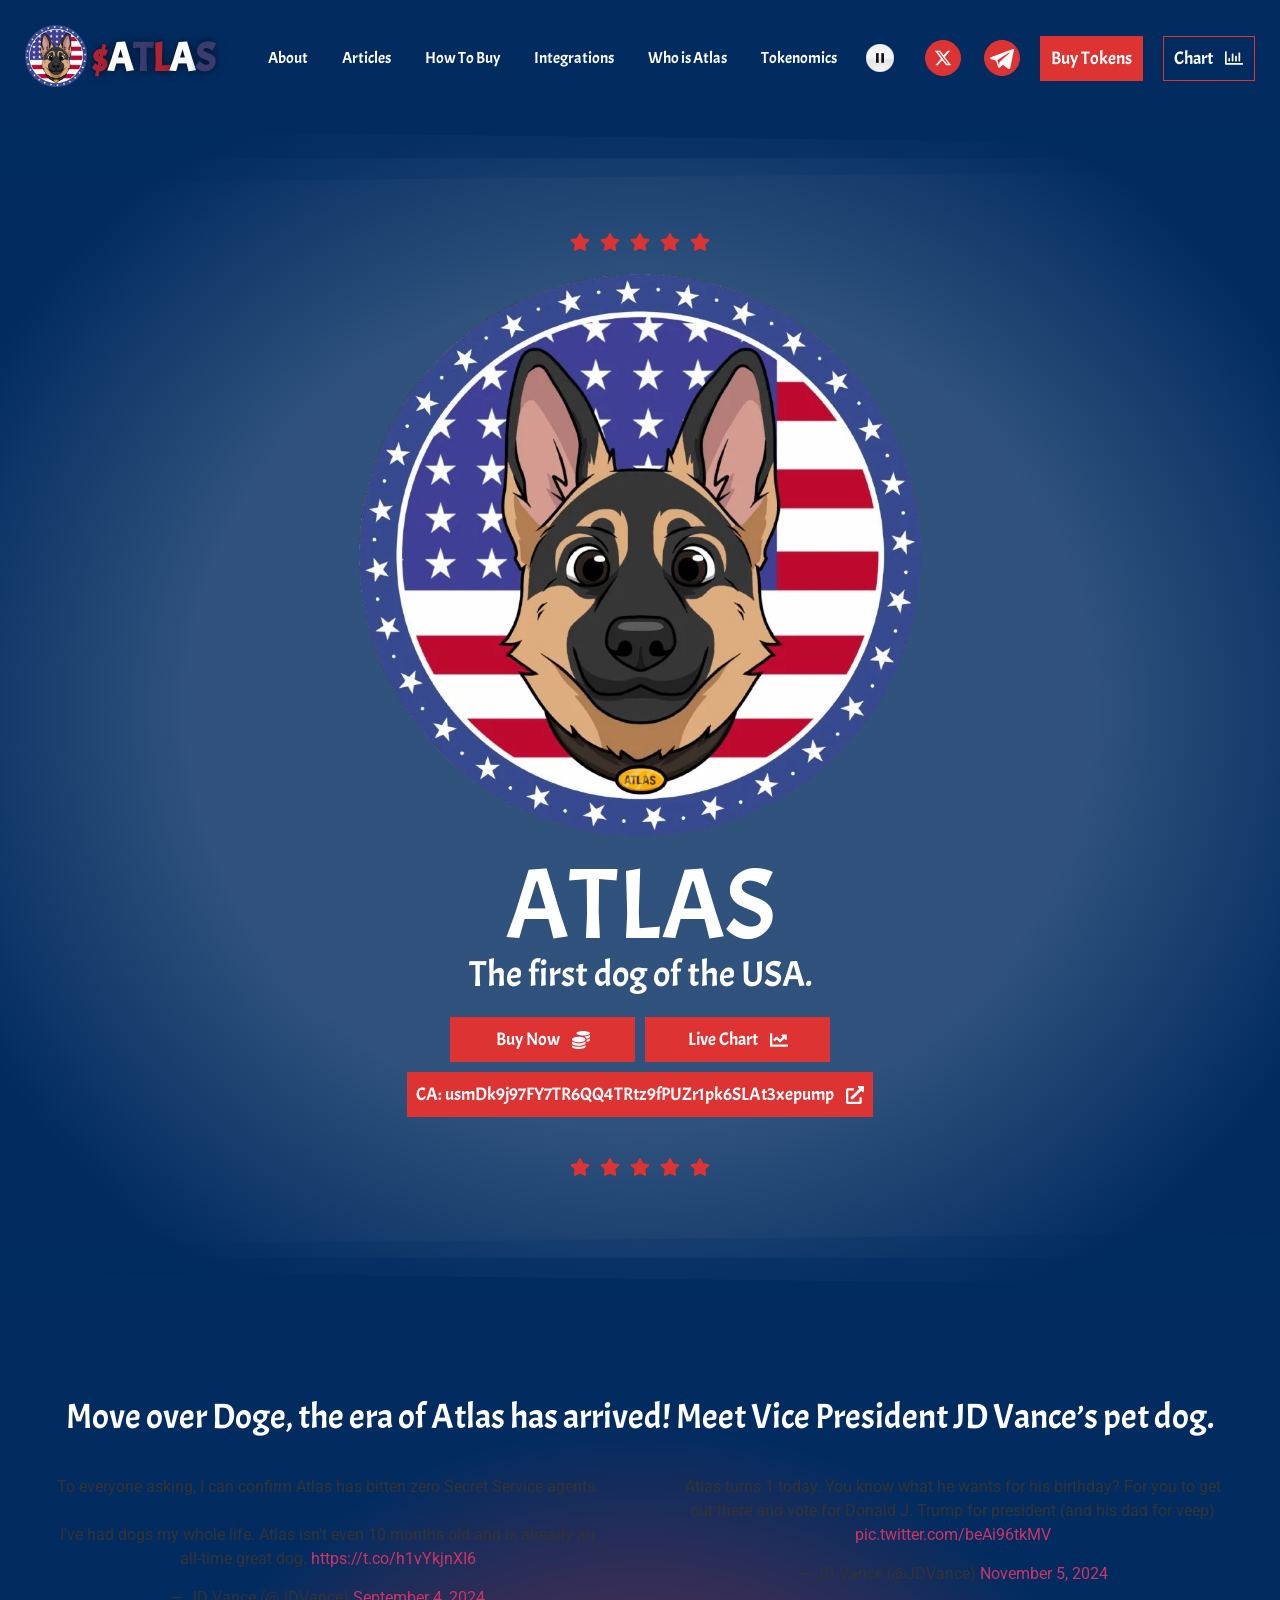
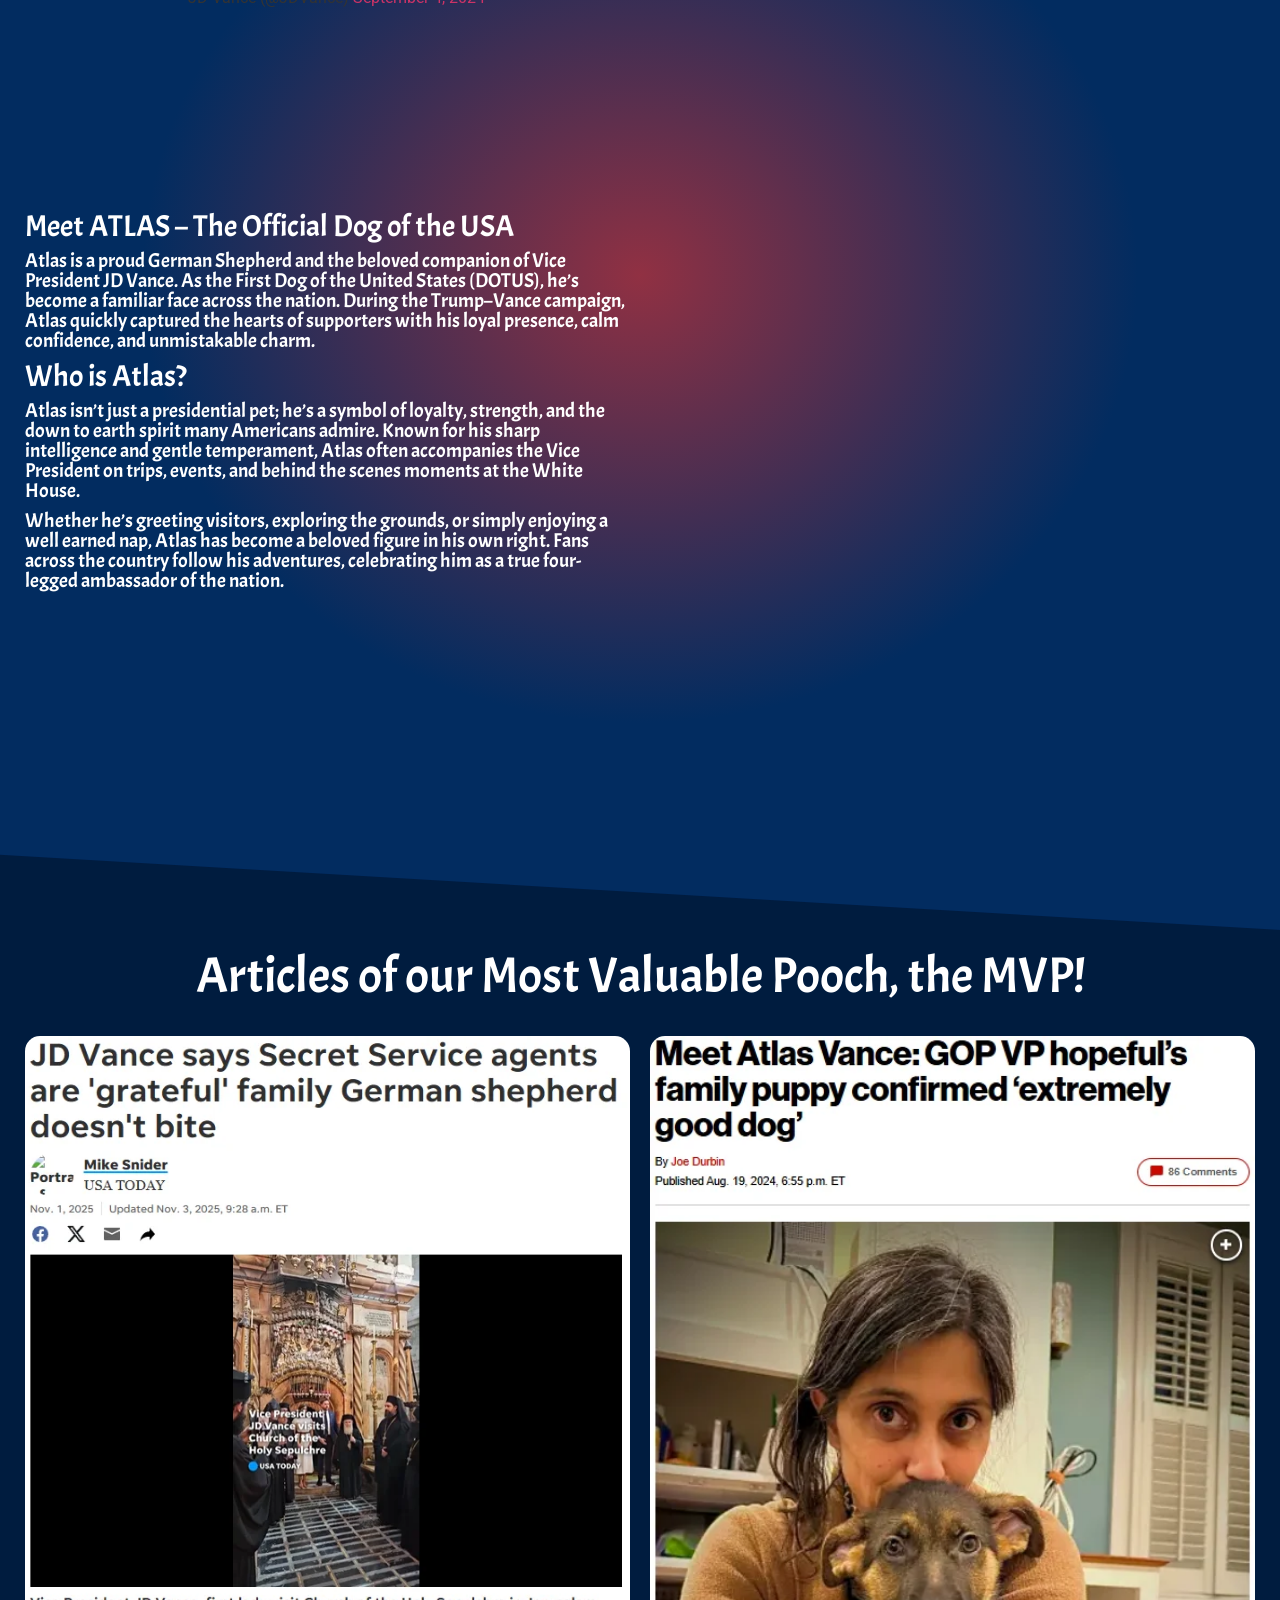
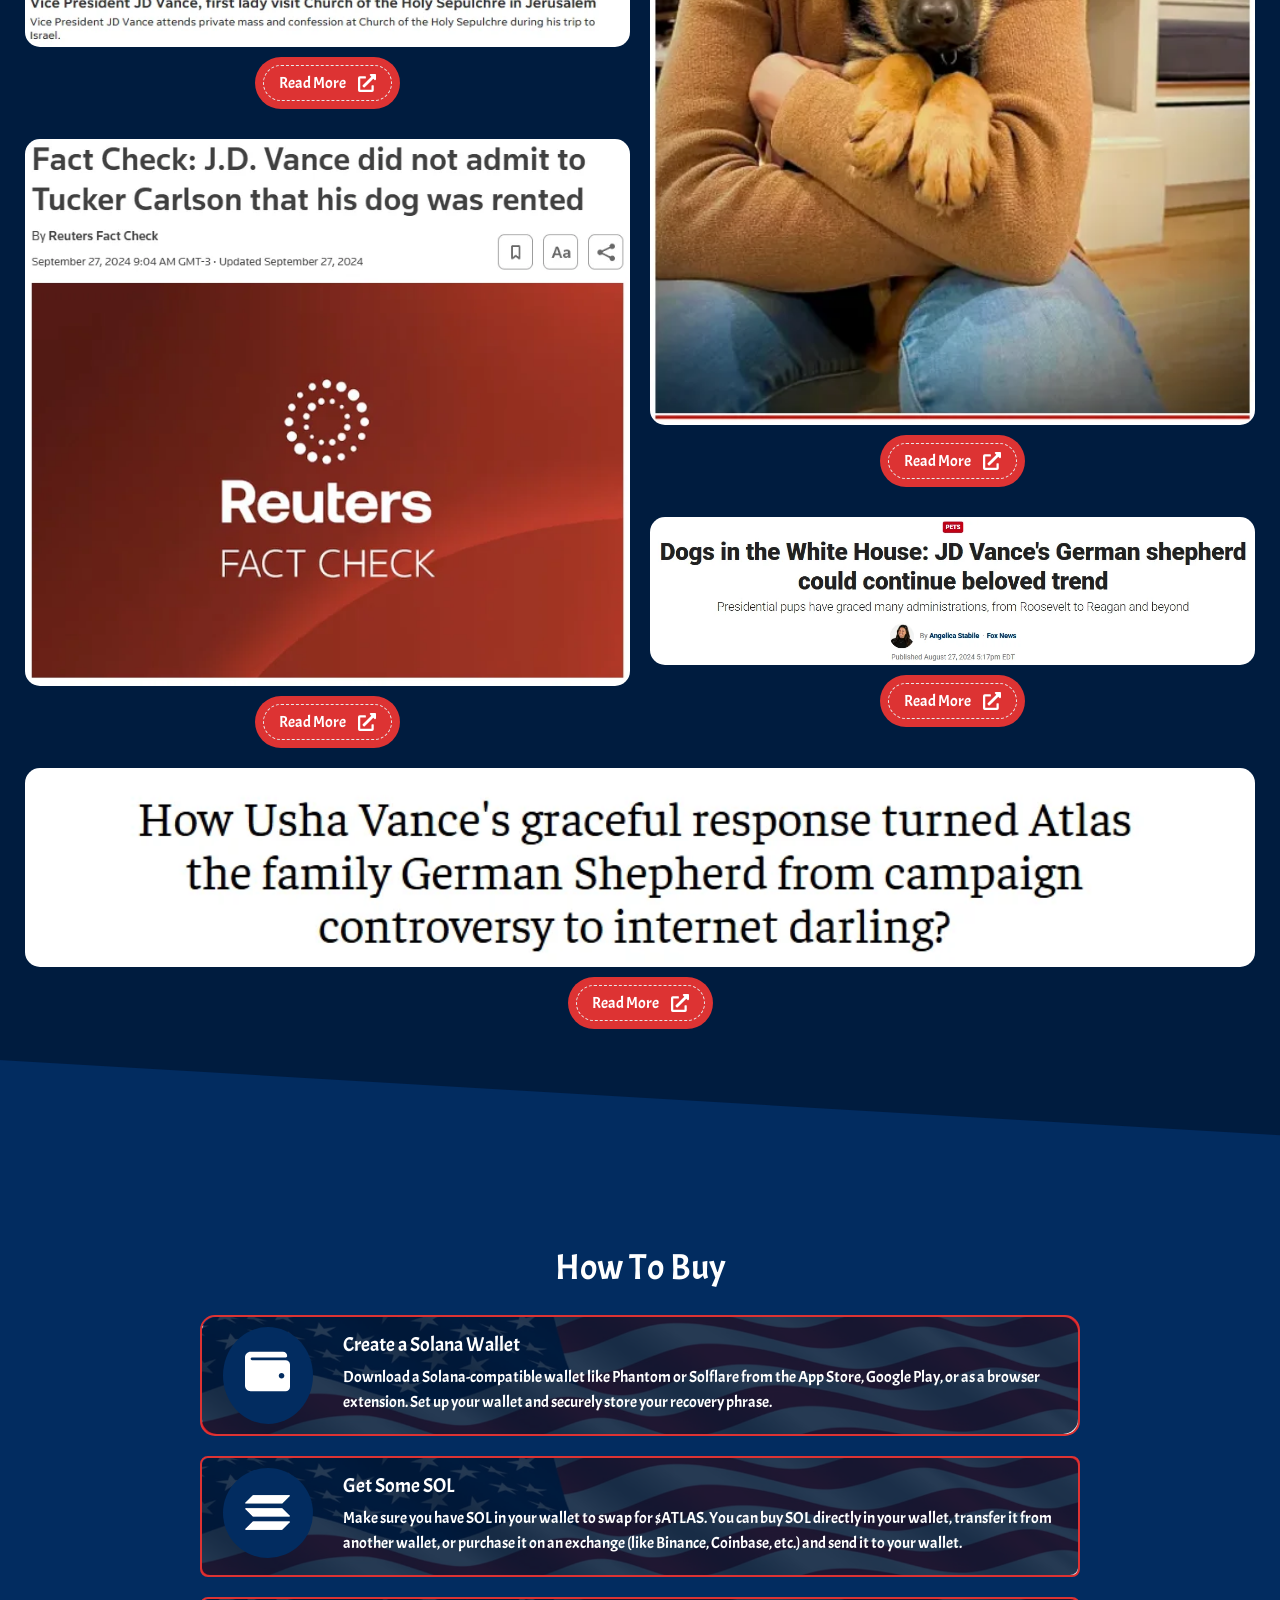
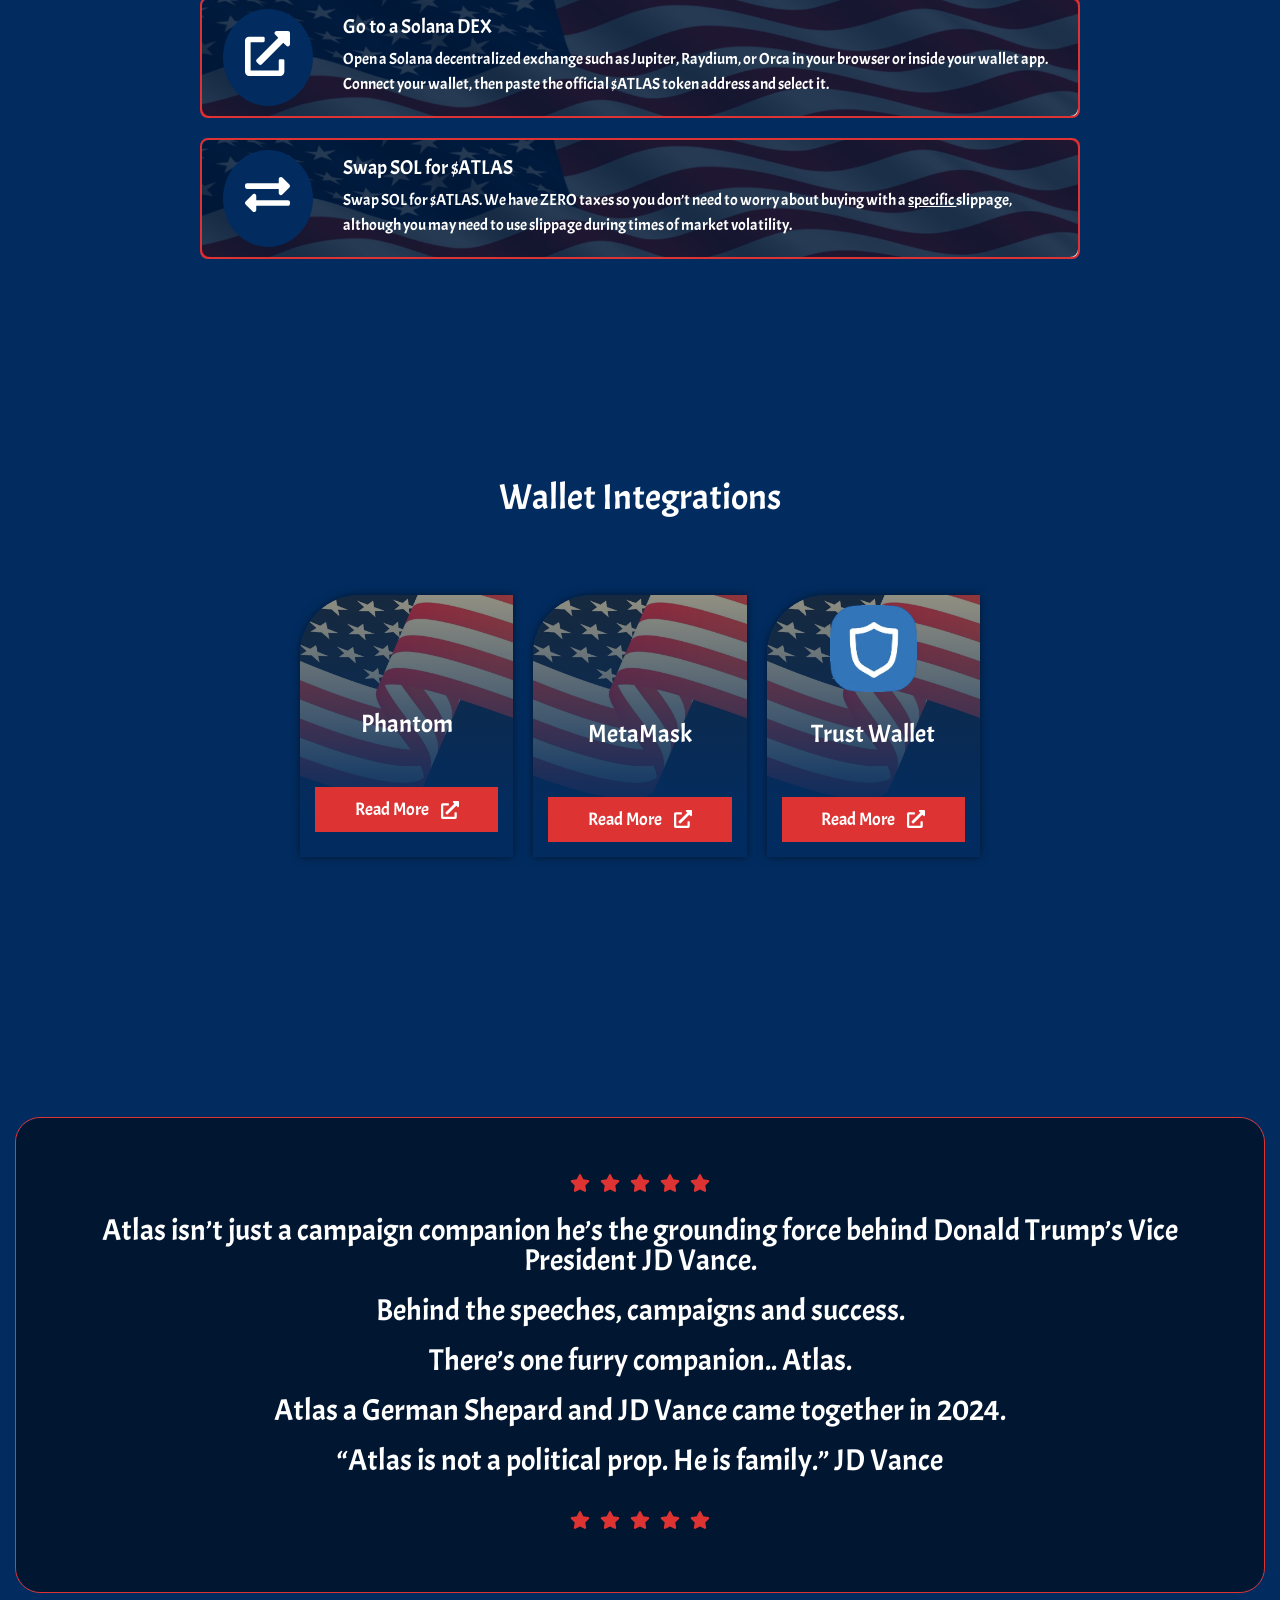
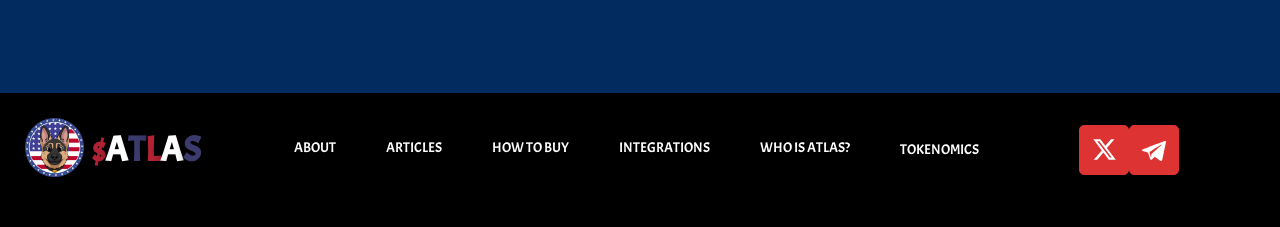
==== commit 2c86778a: "update" ====
--- a/index.html
+++ b/index.html
@@ -267,7 +267,7 @@
 			
 		
 		<div class="wpr-button-wrap elementor-clearfix">
-		<a class="wpr-button wpr-button-effect wpr-button-none" data-text="" href="https://swap.pump.fun/?input=So11111111111111111111111111111111111111112&output=TBA">
+		<a class="wpr-button wpr-button-effect wpr-button-none" data-text="" href="https://swap.pump.fun/?input=So11111111111111111111111111111111111111112&output=usmDk9j97FY7TR6QQ4TRtz9fPUZr1pk6SLAt3xepump">
 			
 			<span class="wpr-button-content">
 									<span class="wpr-button-text">Buy Tokens</span>
@@ -288,7 +288,7 @@
 			
 		
 		<div class="wpr-button-wrap elementor-clearfix">
-		<a class="wpr-button wpr-button-effect wpr-button-none" data-text="" href="https://dexscreener.com/solana/TBA">
+		<a class="wpr-button wpr-button-effect wpr-button-none" data-text="" href="https://dexscreener.com/solana/usmDk9j97FY7TR6QQ4TRtz9fPUZr1pk6SLAt3xepump">
 			
 			<span class="wpr-button-content">
 									<span class="wpr-button-text">Chart </span>
@@ -378,7 +378,7 @@
 			
 		
 		<div class="wpr-button-wrap elementor-clearfix">
-		<a class="wpr-button wpr-button-effect wpr-button-none" data-text="" href="https://swap.pump.fun/?input=So11111111111111111111111111111111111111112&output=TBA">
+		<a class="wpr-button wpr-button-effect wpr-button-none" data-text="" href="https://swap.pump.fun/?input=So11111111111111111111111111111111111111112&output=usmDk9j97FY7TR6QQ4TRtz9fPUZr1pk6SLAt3xepump">
 			
 			<span class="wpr-button-content">
 									<span class="wpr-button-text">Buy Now</span>
@@ -396,7 +396,7 @@
 			
 		
 		<div class="wpr-button-wrap elementor-clearfix">
-		<a class="wpr-button wpr-button-effect wpr-button-none" data-text="" href="https://dexscreener.com/solana/TBA">
+		<a class="wpr-button wpr-button-effect wpr-button-none" data-text="" href="https://dexscreener.com/solana/usmDk9j97FY7TR6QQ4TRtz9fPUZr1pk6SLAt3xepump">
 			
 			<span class="wpr-button-content">
 									<span class="wpr-button-text">Live Chart</span>
@@ -417,7 +417,7 @@
 		<a class="wpr-button wpr-button-effect wpr-button-none" data-text="" href="#link">
 			
 			<span class="wpr-button-content">
-									<span class="wpr-button-text">CA: TBA</span>
+									<span class="wpr-button-text">CA: usmDk9j97FY7TR6QQ4TRtz9fPUZr1pk6SLAt3xepump</span>
 								
 									<span class="wpr-button-icon"><svg class="e-font-icon-svg e-fas-external-link-alt" viewBox="0 0 512 512" xmlns="http://www.w3.org/2000/svg"><path d="M432,320H400a16,16,0,0,0-16,16V448H64V128H208a16,16,0,0,0,16-16V80a16,16,0,0,0-16-16H48A48,48,0,0,0,0,112V464a48,48,0,0,0,48,48H400a48,48,0,0,0,48-48V336A16,16,0,0,0,432,320ZM488,0h-128c-21.37,0-32.05,25.91-17,41l35.73,35.73L135,320.37a24,24,0,0,0,0,34L157.67,377a24,24,0,0,0,34,0L435.28,133.32,471,169c15,15,41,4.5,41-17V24A24,24,0,0,0,488,0Z"></path></svg></span>
 							</span>
@@ -981,13 +981,13 @@
 				<div class="elementor-element elementor-element-2af291a7 elementor-widget elementor-widget-heading" data-id="2af291a7" data-element_type="widget" data-widget_type="heading.default">
 					<h2 class="elementor-heading-title elementor-size-default">Contract Address</h2>				</div>
 				<div class="elementor-element elementor-element-6257da3 elementor-widget elementor-widget-heading" data-id="6257da3" data-element_type="widget" data-widget_type="heading.default">
-					<h2 class="elementor-heading-title elementor-size-default">TBA</h2>				</div>
+					<h2 class="elementor-heading-title elementor-size-default">usmDk9j97FY7TR6QQ4TRtz9fPUZr1pk6SLAt3xepump</h2>				</div>
 				<div class="elementor-element elementor-element-7941c60a elementor-widget__width-auto wpr-button-icon-style-inline wpr-button-icon-position-right elementor-widget elementor-widget-wpr-button" data-id="7941c60a" data-element_type="widget" data-widget_type="wpr-button.default">
 						
 			
 		
 		<div class="wpr-button-wrap elementor-clearfix">
-		<a class="wpr-button wpr-button-effect wpr-button-none" data-text="" href="https://etherscan.io/token/TBA">
+		<a class="wpr-button wpr-button-effect wpr-button-none" data-text="" href="https://etherscan.io/token/usmDk9j97FY7TR6QQ4TRtz9fPUZr1pk6SLAt3xepump">
 			
 			<span class="wpr-button-content">
 									<span class="wpr-button-text">ETHERSCAN</span>
@@ -1363,7 +1363,7 @@
 </script>
 <script type="module">
 /*! This file is auto-generated */
-const a=JSON.parse(document.getElementById("wp-emoji-settings").textContent),o=(window._wpemojiSettings=a,"wpEmojiSettingsSupports"),s=["flag","emoji"];function i(e){try{var t={supportTests:e,timestamp:(new Date).valueOf()};sessionStorage.setItem(o,JSON.stringify(t))}catch(e){}}function c(e,t,n){e.clearRect(0,0,e.canvas.width,e.canvas.height),e.fillText(t,0,0);t=new Uint32Array(e.getImageData(0,0,e.canvas.width,e.canvas.height).data);e.clearRect(0,0,e.canvas.width,e.canvas.height),e.fillText(n,0,0);const a=new Uint32Array(e.getImageData(0,0,e.canvas.width,e.canvas.height).data);return t.every((e,t)=>e===a[t])}function p(e,t){e.clearRect(0,0,e.canvas.width,e.canvas.height),e.fillText(t,0,0);var n=e.getImageData(16,16,1,1);for(let e=0;e<n.data.length;e++)if(0!==n.data[e])return!1;return!0}function u(e,t,n,a){switch(t){case"flag":return n(e,"\ud83c\udff3\ufe0f\u200d\u26a7\ufe0f","\ud83c\udff3\ufe0f\u200b\u26a7\ufe0f")?!1:!n(e,"\ud83c\udde8\ud83c\uddf6","\ud83c\udde8\u200b\ud83c\uddf6")&&!n(e,"\ud83c\udff4\udb40\udc67\udb40\udc62\udb40\udc65\udb40\udc6e\udb40\udc67\udb40\udc7f","\ud83c\udff4\u200b\udb40\udc67\u200b\udb40\udc62\u200b\udb40\udc65\u200b\udb40\udc6e\u200b\udb40\udc67\u200b\udb40\udc7f");case"emoji":return!a(e,"\ud83e\u1fac8")}return!1}function f(e,t,n,a){let r;const o=(r="undefined"!=typeof WorkerGlobalScope&&self instanceof WorkerGlobalScope?new OffscreenCanvas(300,150):document.createElement("canvas")).getContext("2d",{willReadFrequently:!0}),s=(o.textBaseline="top",o.font="600 32px Arial",{});return e.forEach(e=>{s[e]=t(o,e,n,a)}),s}function r(e){var t=document.createElement("script");t.src=e,t.defer=!0,document.head.appendChild(t)}a.supports={everything:!0,everythingExceptFlag:!0},new Promise(t=>{let n=function(){try{var e=JSON.parse(sessionStorage.getItem(o));if("object"==typeof e&&"number"==typeof e.timestamp&&(new Date).valueOf()<e.timestamp+604800&&"object"==typeof e.supportTests)return e.supportTests}catch(e){}return null}();if(!n){if("undefined"!=typeof Worker&&"undefined"!=typeof OffscreenCanvas&&"undefined"!=typeof URL&&URL.createObjectURL&&"undefined"!=typeof Blob)try{var e="postMessage("+f.toString()+"("+[JSON.stringify(s),u.toString(),c.toString(),p.toString()].join(",")+"));",a=new Blob([e],{type:"text/javascript"});const r=new Worker(URL.createObjectURL(a),{name:"wpTestEmojiSupports"});return void(r.onmessage=e=>{i(n=e.data),r.terminate(),t(n)})}catch(e){}i(n=f(s,u,c,p))}t(n)}).then(e=>{for(const n in e)a.supports[n]=e[n],a.supports.everything=a.supports.everything&&a.supports[n],"flag"!==n&&(a.supports.everythingExceptFlag=a.supports.everythingExceptFlag&&a.supports[n]);var t;a.supports.everythingExceptFlag=a.supports.everythingExceptFlag&&!a.supports.flag,a.supports.everything||((t=a.source||{}).concatemoji?r(t.concatemoji):t.wpemoji&&t.twemoji&&(r(t.twemoji),r(t.wpemoji)))});
+const a=JSON.parse(document.getElementById("wp-emoji-settings").textContent),o=(window._wpemojiSettings=a,"wpEmojiSettingsSupports"),s=["flag","emoji"];function i(e){try{var t={supportTests:e,timestamp:(new Date).valueOf()};sessionStorage.setItem(o,JSON.stringify(t))}catch(e){}}function c(e,t,n){e.clearRect(0,0,e.canvas.width,e.canvas.height),e.fillText(t,0,0);t=new Uint32Array(e.getImageData(0,0,e.canvas.width,e.canvas.height).data);e.clearRect(0,0,e.canvas.width,e.canvas.height),e.fillText(n,0,0);const a=new Uint32Array(e.getImageData(0,0,e.canvas.width,e.canvas.height).data);return t.every((e,t)=>e===a[t])}function p(e,t){e.clearRect(0,0,e.canvas.width,e.canvas.height),e.fillText(t,0,0);var n=e.getImageData(16,16,1,1);for(let e=0;e<n.data.length;e++)if(0!==n.data[e])return!1;return!0}function u(e,t,n,a){switch(t){case"flag":return n(e,"\ud83c\udff3\ufe0f\u200d\u26a7\ufe0f","\ud83c\udff3\ufe0f\u200b\u26a7\ufe0f")?!1:!n(e,"\ud83c\udde8\ud83c\uddf6","\ud83c\udde8\u200b\ud83c\uddf6")&&!n(e,"\ud83c\udff4\udb40\udc67\udb40\udc62\udb40\udc65\udb40\udc6e\udb40\udc67\udb40\udc7f","\ud83c\udff4\u200b\udb40\udc67\u200b\udb40\udc62\u200b\udb40\udc65\u200b\udb40\udc6e\u200b\udb40\udc67\u200b\udb40\udc7f");case"emoji":return!a(e,"\ud83e\u1fac8")}return!1}function f(e,t,n,a){let r;const o=(r="undefined"!=typeof WorkerGlobalScope&&self instanceof WorkerGlobalScope?new OffscreenCanvas(300,150):document.createElement("canvas")).getContext("2d",{willReadFrequently:!0}),s=(o.texusmDk9j97FY7TR6QQ4TRtz9fPUZr1pk6SLAt3xepumpseline="top",o.font="600 32px Arial",{});return e.forEach(e=>{s[e]=t(o,e,n,a)}),s}function r(e){var t=document.createElement("script");t.src=e,t.defer=!0,document.head.appendChild(t)}a.supports={everything:!0,everythingExceptFlag:!0},new Promise(t=>{let n=function(){try{var e=JSON.parse(sessionStorage.getItem(o));if("object"==typeof e&&"number"==typeof e.timestamp&&(new Date).valueOf()<e.timestamp+604800&&"object"==typeof e.supportTests)return e.supportTests}catch(e){}return null}();if(!n){if("undefined"!=typeof Worker&&"undefined"!=typeof OffscreenCanvas&&"undefined"!=typeof URL&&URL.createObjectURL&&"undefined"!=typeof Blob)try{var e="postMessage("+f.toString()+"("+[JSON.stringify(s),u.toString(),c.toString(),p.toString()].join(",")+"));",a=new Blob([e],{type:"text/javascript"});const r=new Worker(URL.createObjectURL(a),{name:"wpTestEmojiSupports"});return void(r.onmessage=e=>{i(n=e.data),r.terminate(),t(n)})}catch(e){}i(n=f(s,u,c,p))}t(n)}).then(e=>{for(const n in e)a.supports[n]=e[n],a.supports.everything=a.supports.everything&&a.supports[n],"flag"!==n&&(a.supports.everythingExceptFlag=a.supports.everythingExceptFlag&&a.supports[n]);var t;a.supports.everythingExceptFlag=a.supports.everythingExceptFlag&&!a.supports.flag,a.supports.everything||((t=a.source||{}).concatemoji?r(t.concatemoji):t.wpemoji&&t.twemoji&&(r(t.twemoji),r(t.wpemoji)))});
 //# sourceURL=/wp-includes/js/wp-emoji-loader.min.js
 </script>
 	</body>
